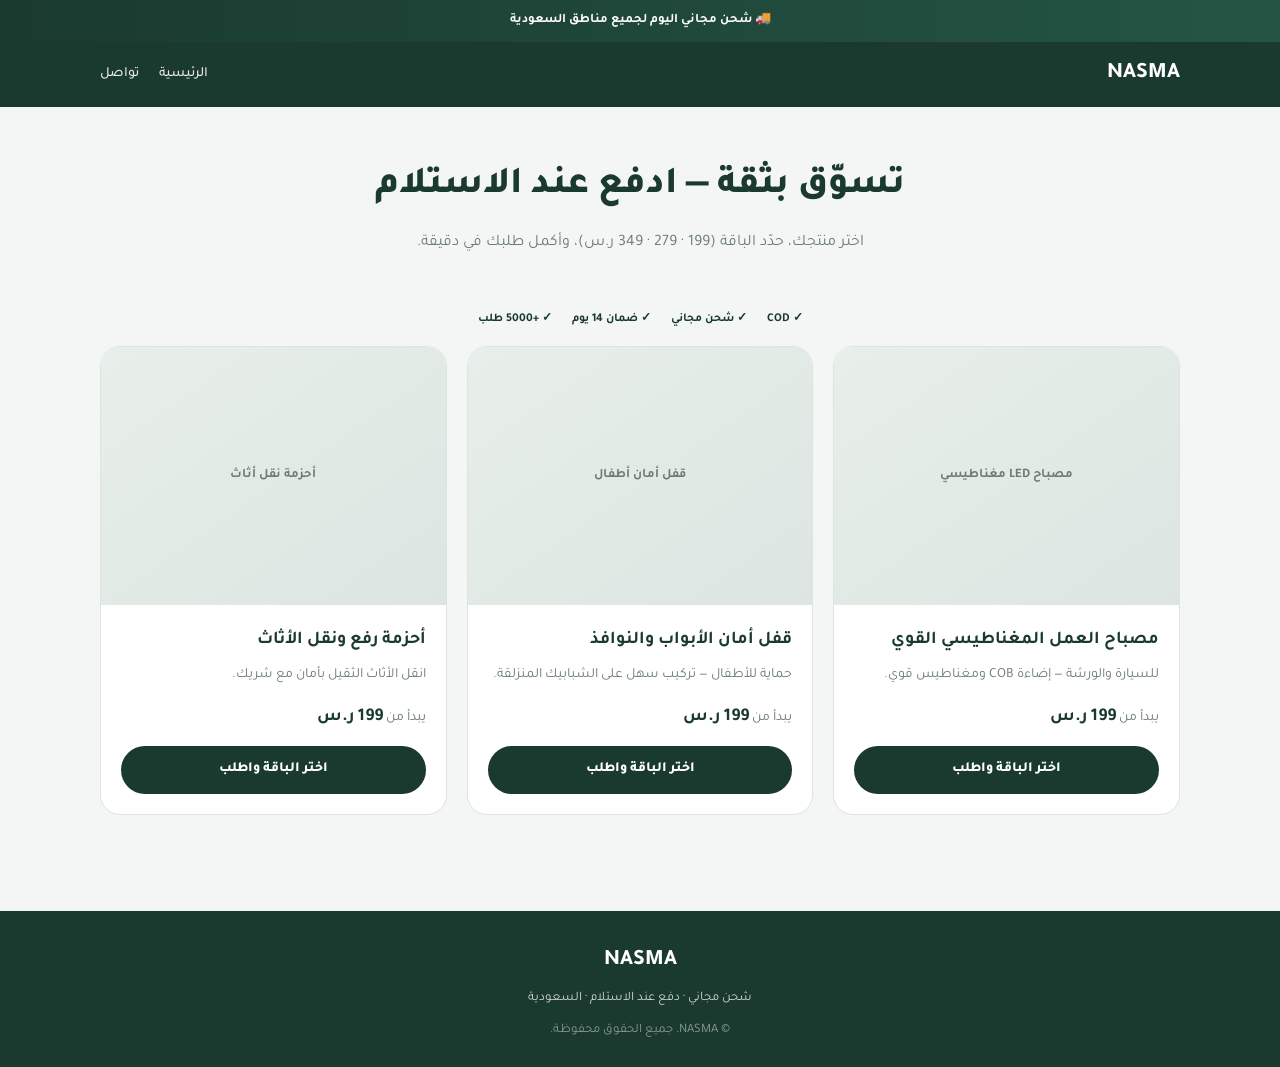
==== index.html @ 179f7731 "Add COD bundle pricing and CRO product pages for Saudi market." ====
<!DOCTYPE html>
<html lang="ar" dir="rtl">
<head>
    <meta charset="UTF-8">
    <meta name="viewport" content="width=device-width, initial-scale=1.0">
    <title>NASMA | متجر COD — السعودية والخليج</title>
    <meta name="description" content="منتجات منزلية وسيارات بجودة عالية. باقات من 199 ر.س. شحن مجاني ودفع عند الاستلام.">
    <link rel="preconnect" href="https://fonts.googleapis.com">
    <link rel="preconnect" href="https://fonts.gstatic.com" crossorigin>
    <link href="https://fonts.googleapis.com/css2?family=Tajawal:wght@400;500;700;800&display=swap" rel="stylesheet">
    <link rel="stylesheet" href="store.css">
</head>
<body>
    <div class="urgency-bar">🚚 شحن مجاني اليوم لجميع مناطق السعودية</div>
    <header class="header">
        <div class="header-inner">
            <a href="index.html" class="logo">NASMA</a>
            <nav class="nav">
                <a href="index.html">الرئيسية</a>
                <a href="contact.html">تواصل</a>
            </nav>
            <button class="menu-btn" id="mobileMenuBtn" type="button" aria-label="القائمة">
                <span></span><span></span><span></span>
            </button>
        </div>
        <nav class="mobile-nav" id="mobileNav">
            <a href="index.html">الرئيسية</a>
            <a href="contact.html">تواصل</a>
        </nav>
    </header>

    <section class="hero-home">
        <div class="wrap">
            <h1>تسوّق بثقة — ادفع عند الاستلام</h1>
            <p>اختر منتجك، حدّد الباقة (199 · 279 · 349 ر.س)، وأكمل طلبك في دقيقة.</p>
        </div>
    </section>

    <div class="wrap trust-strip">
        <span>✓ COD</span>
        <span>✓ شحن مجاني</span>
        <span>✓ ضمان 14 يوم</span>
        <span>✓ +5000 طلب</span>
    </div>

    <section>
        <div class="wrap products-grid">
            <article class="card">
                <div class="card-img">مصباح LED مغناطيسي</div>
                <div class="card-body">
                    <h2>مصباح العمل المغناطيسي القوي</h2>
                    <p>للسيارة والورشة — إضاءة COB ومغناطيس قوي.</p>
                    <p class="price-from">يبدأ من <b>199 ر.س</b></p>
                    <a href="product-led-light.html" class="btn-card">اختر الباقة واطلب</a>
                </div>
            </article>
            <article class="card">
                <div class="card-img">قفل أمان أطفال</div>
                <div class="card-body">
                    <h2>قفل أمان الأبواب والنوافذ</h2>
                    <p>حماية للأطفال — تركيب سهل على الشبابيك المنزلقة.</p>
                    <p class="price-from">يبدأ من <b>199 ر.س</b></p>
                    <a href="product-kids-lock.html" class="btn-card">اختر الباقة واطلب</a>
                </div>
            </article>
            <article class="card">
                <div class="card-img">أحزمة نقل أثاث</div>
                <div class="card-body">
                    <h2>أحزمة رفع ونقل الأثاث</h2>
                    <p>انقل الأثاث الثقيل بأمان مع شريك.</p>
                    <p class="price-from">يبدأ من <b>199 ر.س</b></p>
                    <a href="product-move-straps.html" class="btn-card">اختر الباقة واطلب</a>
                </div>
            </article>
        </div>
    </section>

    <footer class="footer">
        <div class="wrap">
            <span class="logo">NASMA</span>
            <p>شحن مجاني · دفع عند الاستلام · السعودية</p>
            <p class="copy">© NASMA. جميع الحقوق محفوظة.</p>
        </div>
    </footer>

    <script src="order-form.js"></script>
</body>
</html>
---- store.css ----
*, *::before, *::after { box-sizing: border-box; margin: 0; padding: 0; }
html { scroll-behavior: smooth; }
body {
    font-family: 'Tajawal', sans-serif;
    background: #f3f6f4;
    color: #1a3a2f;
    line-height: 1.7;
    min-height: 100vh;
    overflow-x: hidden;
}
a { text-decoration: none; color: inherit; }
button, input { font-family: inherit; }

:root {
    --green: #1a3a2f;
    --green-mid: #245544;
    --cream: #f3f6f4;
    --white: #ffffff;
    --muted: #6b7c74;
    --line: #dce5e1;
    --accent: #c9a227;
}

.wrap {
    width: 100%;
    max-width: 1120px;
    margin: 0 auto;
    padding: 0 20px;
}

.header {
    background: var(--green);
    color: #fff;
    position: sticky;
    top: 0;
    z-index: 100;
}
.header-inner {
    max-width: 1120px;
    margin: 0 auto;
    padding: 14px 20px;
    display: flex;
    align-items: center;
    justify-content: space-between;
}
.logo { font-size: 22px; font-weight: 800; color: #fff; }
.nav { display: none; gap: 20px; align-items: center; }
.nav a { color: rgba(255,255,255,0.88); font-size: 14px; font-weight: 500; }
.nav a:hover { color: #fff; }
.menu-btn {
    width: 40px; height: 40px;
    border: 1px solid rgba(255,255,255,0.3);
    border-radius: 8px;
    background: transparent;
    display: flex;
    flex-direction: column;
    justify-content: center;
    align-items: center;
    gap: 5px;
    cursor: pointer;
}
.menu-btn span { width: 18px; height: 2px; background: #fff; display: block; }
.mobile-nav {
    display: none;
    flex-direction: column;
    padding: 0 20px 16px;
    border-top: 1px solid rgba(255,255,255,0.1);
}
.mobile-nav.open { display: flex; }
.mobile-nav a { color: #fff; padding: 12px 0; border-bottom: 1px solid rgba(255,255,255,0.08); }
@media (min-width: 768px) {
    .nav { display: flex; }
    .menu-btn { display: none; }
    .mobile-nav { display: none !important; }
}

.hero-home {
    padding: 48px 0 36px;
    text-align: center;
}
.hero-home h1 {
    font-size: clamp(26px, 5vw, 38px);
    font-weight: 800;
    color: var(--green);
    margin-bottom: 10px;
}
.hero-home p { color: var(--muted); max-width: 560px; margin: 0 auto; }

.products-grid {
    display: grid;
    grid-template-columns: 1fr;
    gap: 20px;
    padding-bottom: 56px;
}
@media (min-width: 768px) {
    .products-grid { grid-template-columns: repeat(3, 1fr); }
}

.card {
    background: var(--white);
    border: 1px solid var(--line);
    border-radius: 20px;
    overflow: hidden;
    display: flex;
    flex-direction: column;
    transition: transform 0.2s ease, box-shadow 0.2s ease;
}
.card:hover {
    transform: translateY(-4px);
    box-shadow: 0 12px 32px rgba(26, 58, 47, 0.08);
}
.card-img {
    aspect-ratio: 4/3;
    background: linear-gradient(145deg, #e8efeb, #dce5e1);
    display: flex;
    align-items: center;
    justify-content: center;
    padding: 16px;
    text-align: center;
    font-size: 13px;
    font-weight: 700;
    color: var(--muted);
}
.card-body { padding: 20px; flex: 1; display: flex; flex-direction: column; }
.card-body h2 { font-size: 18px; color: var(--green); margin-bottom: 8px; }
.card-body p { font-size: 14px; color: var(--muted); flex: 1; margin-bottom: 14px; }
.price-tag {
    font-size: 22px;
    font-weight: 800;
    color: var(--green);
    margin-bottom: 14px;
}
.btn-card {
    display: block;
    text-align: center;
    background: var(--green);
    color: #fff;
    font-weight: 800;
    padding: 12px 20px;
    border-radius: 999px;
    font-size: 14px;
}
.btn-card:hover { background: var(--green-mid); }

.product-hero { padding: 32px 0 24px; }
.product-hero-grid {
    display: grid;
    grid-template-columns: 1fr;
    gap: 28px;
    align-items: start;
}
@media (min-width: 900px) {
    .product-hero-grid { grid-template-columns: 1fr 1fr; }
}
.product-visual {
    background: var(--white);
    border: 1px solid var(--line);
    border-radius: 20px;
    min-height: 280px;
    display: flex;
    align-items: center;
    justify-content: center;
    padding: 24px;
    text-align: center;
    color: var(--muted);
    font-weight: 700;
}
.product-copy h1 {
    font-size: clamp(24px, 4vw, 32px);
    color: var(--green);
    margin-bottom: 12px;
}
.product-copy .lead { color: var(--muted); margin-bottom: 16px; }
.price-box {
    background: var(--white);
    border: 2px solid var(--green);
    border-radius: 16px;
    padding: 16px 20px;
    margin-bottom: 20px;
}
.price-box .now { font-size: 32px; font-weight: 800; color: var(--green); }
.price-box .note { font-size: 13px; color: var(--muted); margin-top: 4px; }
.benefits { list-style: none; margin-bottom: 24px; }
.benefits li {
    padding: 10px 0;
    border-bottom: 1px solid var(--line);
    font-size: 15px;
    padding-right: 28px;
    position: relative;
}
.benefits li::before {
    content: "✓";
    position: absolute;
    right: 0;
    color: var(--green);
    font-weight: 800;
}

.section { padding: 40px 0; }
.section h2 {
    text-align: center;
    font-size: 22px;
    color: var(--green);
    margin-bottom: 20px;
}
.faq-grid {
    display: grid;
    gap: 12px;
    max-width: 720px;
    margin: 0 auto;
}
.faq-item {
    background: var(--white);
    border: 1px solid var(--line);
    border-radius: 14px;
    padding: 16px 18px;
}
.faq-item h3 { font-size: 15px; color: var(--green); margin-bottom: 6px; }
.faq-item p { font-size: 14px; color: var(--muted); }

.order-box {
    background: var(--white);
    border: 1px solid var(--line);
    border-radius: 22px;
    padding: 24px;
    max-width: 480px;
    margin: 0 auto;
}
.order-box h2 { font-size: 20px; color: var(--green); margin-bottom: 6px; text-align: center; }
.order-box .sub { text-align: center; color: var(--muted); font-size: 14px; margin-bottom: 18px; }
.field { display: block; margin-bottom: 14px; }
.field span {
    display: block;
    font-size: 13px;
    font-weight: 700;
    color: var(--green);
    margin-bottom: 6px;
}
.field input {
    width: 100%;
    padding: 13px 14px;
    border: 1.5px solid var(--line);
    border-radius: 12px;
    font-size: 15px;
}
.field input:focus { outline: none; border-color: var(--green); }
.phone-input { direction: ltr; text-align: right; }
.btn-submit {
    width: 100%;
    background: var(--green);
    color: #fff;
    border: 0;
    border-radius: 999px;
    padding: 14px;
    font-weight: 800;
    font-size: 15px;
    cursor: pointer;
}
.btn-submit:disabled { opacity: 0.7; }
.form-msg { text-align: center; margin-top: 12px; font-size: 14px; font-weight: 700; display: none; }
.form-msg.ok { display: block; color: #1a7a4c; }
.form-msg.err { display: block; color: #b42318; }
.trust-line {
    text-align: center;
    font-size: 12px;
    color: var(--muted);
    margin-top: 12px;
}

.footer {
    background: var(--green);
    color: rgba(255,255,255,0.8);
    padding: 32px 0 24px;
    text-align: center;
    margin-top: 40px;
}
.footer .logo { display: inline-block; margin-bottom: 8px; }
.footer p { font-size: 13px; }
.copy { font-size: 12px; opacity: 0.6; margin-top: 10px; }

body.has-sticky { padding-bottom: 76px; }

.urgency-bar {
    background: linear-gradient(90deg, #1a3a2f, #245544);
    color: #fff;
    text-align: center;
    padding: 10px 16px;
    font-size: 13px;
    font-weight: 700;
}
.urgency-bar #countdown { color: #ffd966; font-variant-numeric: tabular-nums; }

.trust-strip {
    display: flex;
    flex-wrap: wrap;
    justify-content: center;
    gap: 12px 20px;
    padding: 16px 0;
    font-size: 12px;
    font-weight: 700;
    color: var(--green);
}
.trust-strip span { display: flex; align-items: center; gap: 6px; }

.bundle-grid {
    display: grid;
    gap: 12px;
    margin-bottom: 20px;
}
.bundle-option { cursor: pointer; display: block; }
.bundle-option input { position: absolute; opacity: 0; pointer-events: none; }
.bundle-card {
    border: 2px solid var(--line);
    border-radius: 16px;
    padding: 16px;
    background: var(--white);
    position: relative;
    transition: border-color 0.15s, box-shadow 0.15s;
}
.bundle-option.selected .bundle-card,
.bundle-option input:checked + .bundle-card {
    border-color: var(--green);
    box-shadow: 0 8px 24px rgba(26, 58, 47, 0.1);
}
.bundle-badge {
    position: absolute;
    top: -10px;
    left: 16px;
    background: var(--accent);
    color: #1a1a1a;
    font-size: 11px;
    font-weight: 800;
    padding: 4px 10px;
    border-radius: 999px;
}
.bundle-card h3 { font-size: 16px; color: var(--green); margin-bottom: 4px; }
.bundle-card .bundle-price { font-size: 24px; font-weight: 800; color: var(--green); }
.bundle-card .bundle-note { font-size: 12px; color: var(--muted); margin-top: 4px; }

.reviews { display: grid; gap: 12px; max-width: 640px; margin: 0 auto; }
.review {
    background: var(--white);
    border: 1px solid var(--line);
    border-radius: 14px;
    padding: 16px;
}
.review .stars { color: #e6a800; font-size: 14px; margin-bottom: 6px; }
.review p { font-size: 14px; color: var(--muted); }
.review .author { font-size: 13px; font-weight: 700; color: var(--green); margin-top: 8px; }

.checkout-wrap { max-width: 520px; margin: 0 auto; }
.order-summary {
    background: var(--cream);
    border-radius: 12px;
    padding: 14px;
    margin-bottom: 16px;
    font-size: 14px;
}
.order-summary strong { color: var(--green); }

.sticky-order {
    position: fixed;
    bottom: 0;
    left: 0;
    right: 0;
    z-index: 200;
    background: var(--white);
    border-top: 1px solid var(--line);
    padding: 12px 16px;
    display: flex;
    align-items: center;
    justify-content: space-between;
    gap: 12px;
    box-shadow: 0 -8px 24px rgba(0,0,0,0.08);
}
.sticky-order .price { font-size: 20px; font-weight: 800; color: var(--green); }
.btn-sticky {
    background: var(--green);
    color: #fff;
    font-weight: 800;
    padding: 12px 24px;
    border-radius: 999px;
    font-size: 14px;
    white-space: nowrap;
}

.thank-page {
    min-height: 80vh;
    display: flex;
    align-items: center;
    justify-content: center;
    padding: 40px 20px;
}
.thank-card {
    background: var(--white);
    border: 1px solid var(--line);
    border-radius: 24px;
    padding: 32px 24px;
    max-width: 440px;
    text-align: center;
}
.thank-icon {
    width: 72px; height: 72px;
    background: #1a7a4c;
    color: #fff;
    border-radius: 50%;
    display: flex;
    align-items: center;
    justify-content: center;
    font-size: 32px;
    margin: 0 auto 20px;
}
.thank-card h1 { font-size: 24px; color: var(--green); margin-bottom: 8px; }
.thank-detail { font-size: 14px; color: var(--muted); margin: 12px 0 20px; }
.btn-home {
    display: inline-block;
    background: var(--green);
    color: #fff;
    padding: 12px 28px;
    border-radius: 999px;
    font-weight: 800;
}

.price-from { font-size: 14px; color: var(--muted); }
.price-from b { color: var(--green); font-size: 18px; }
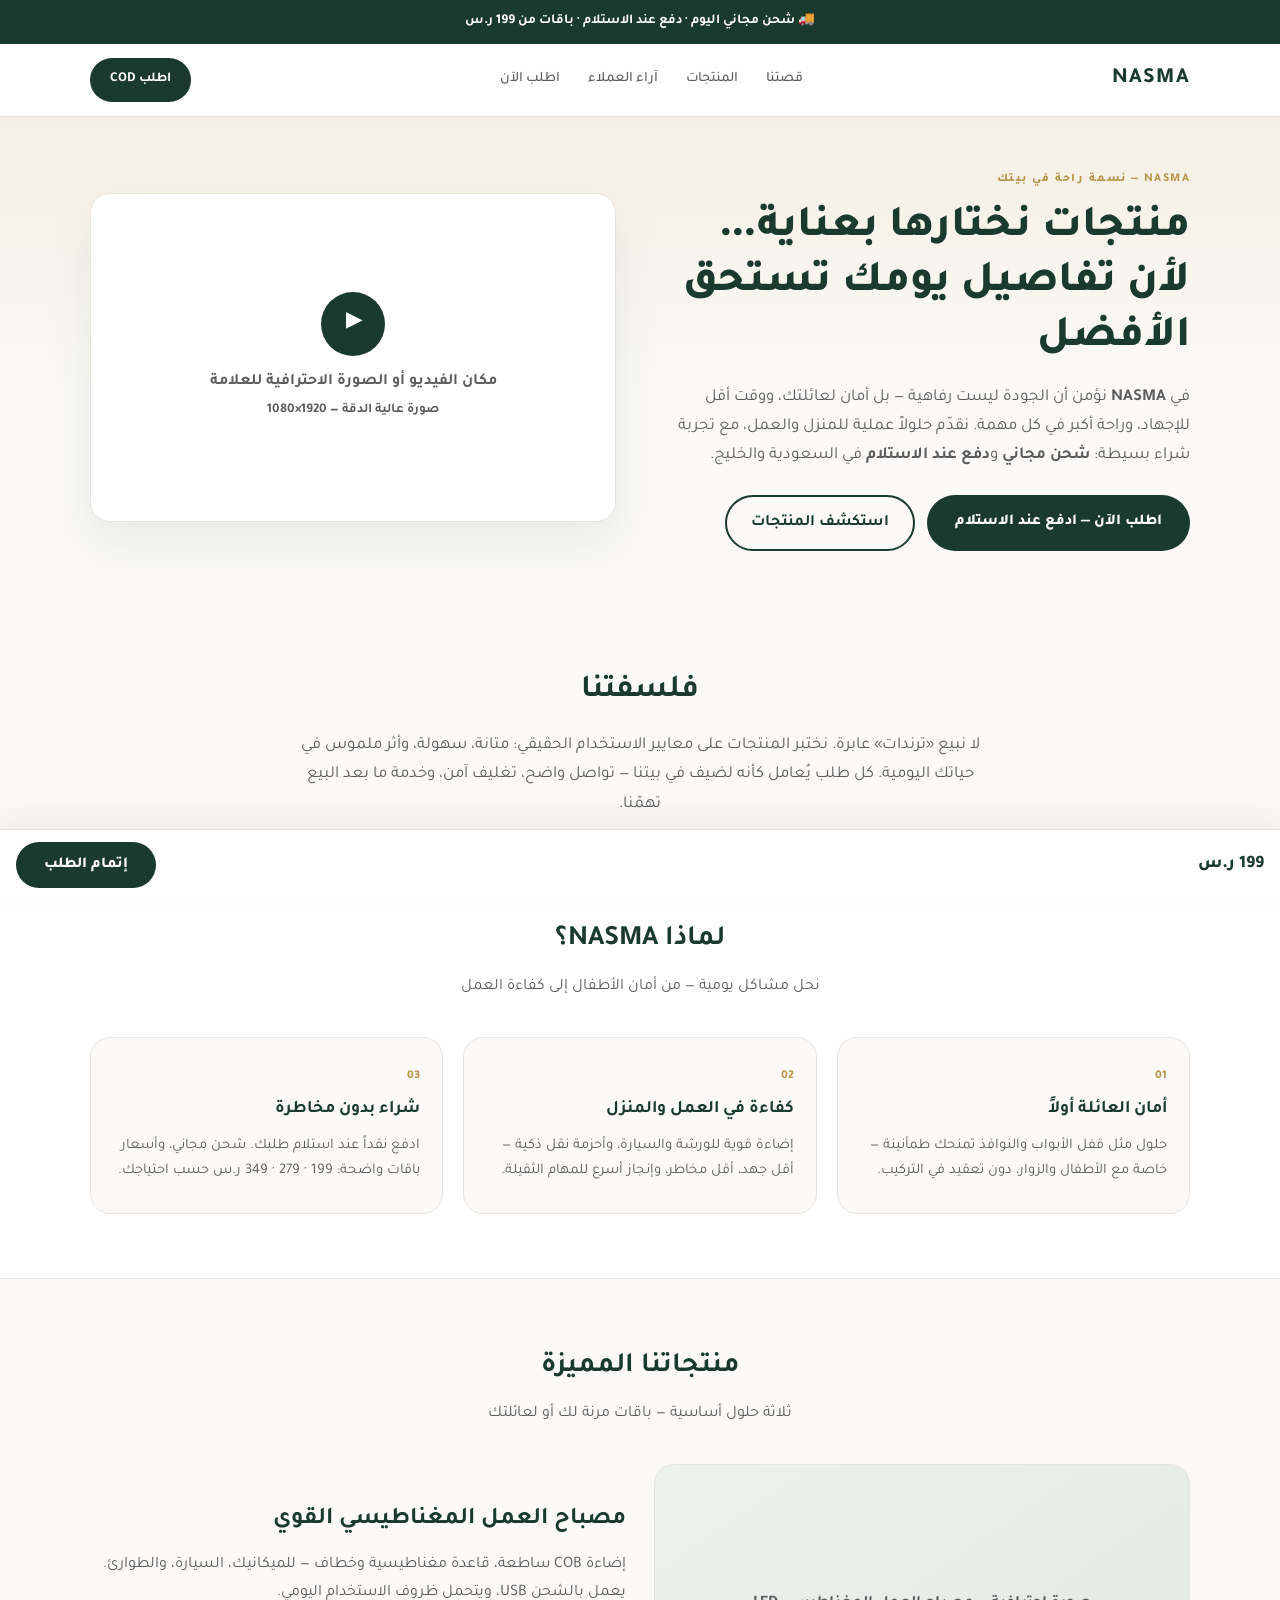
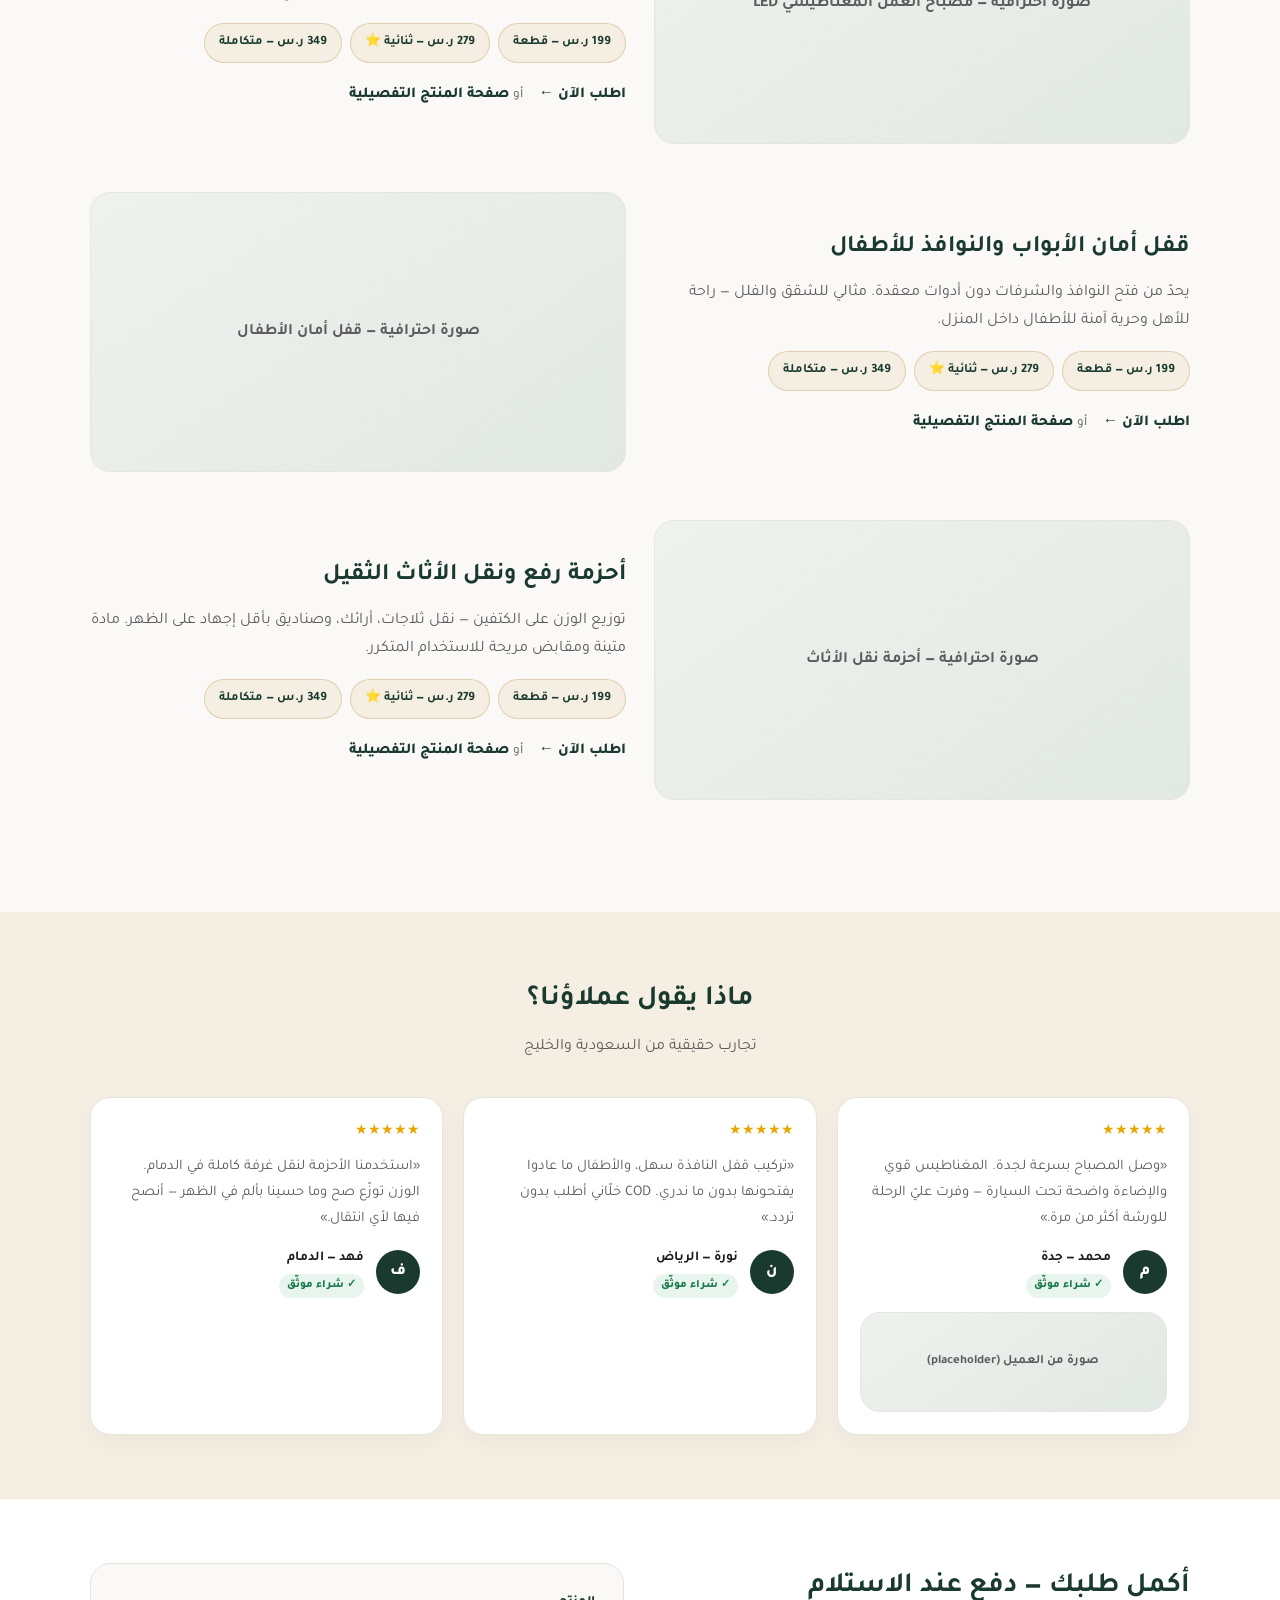
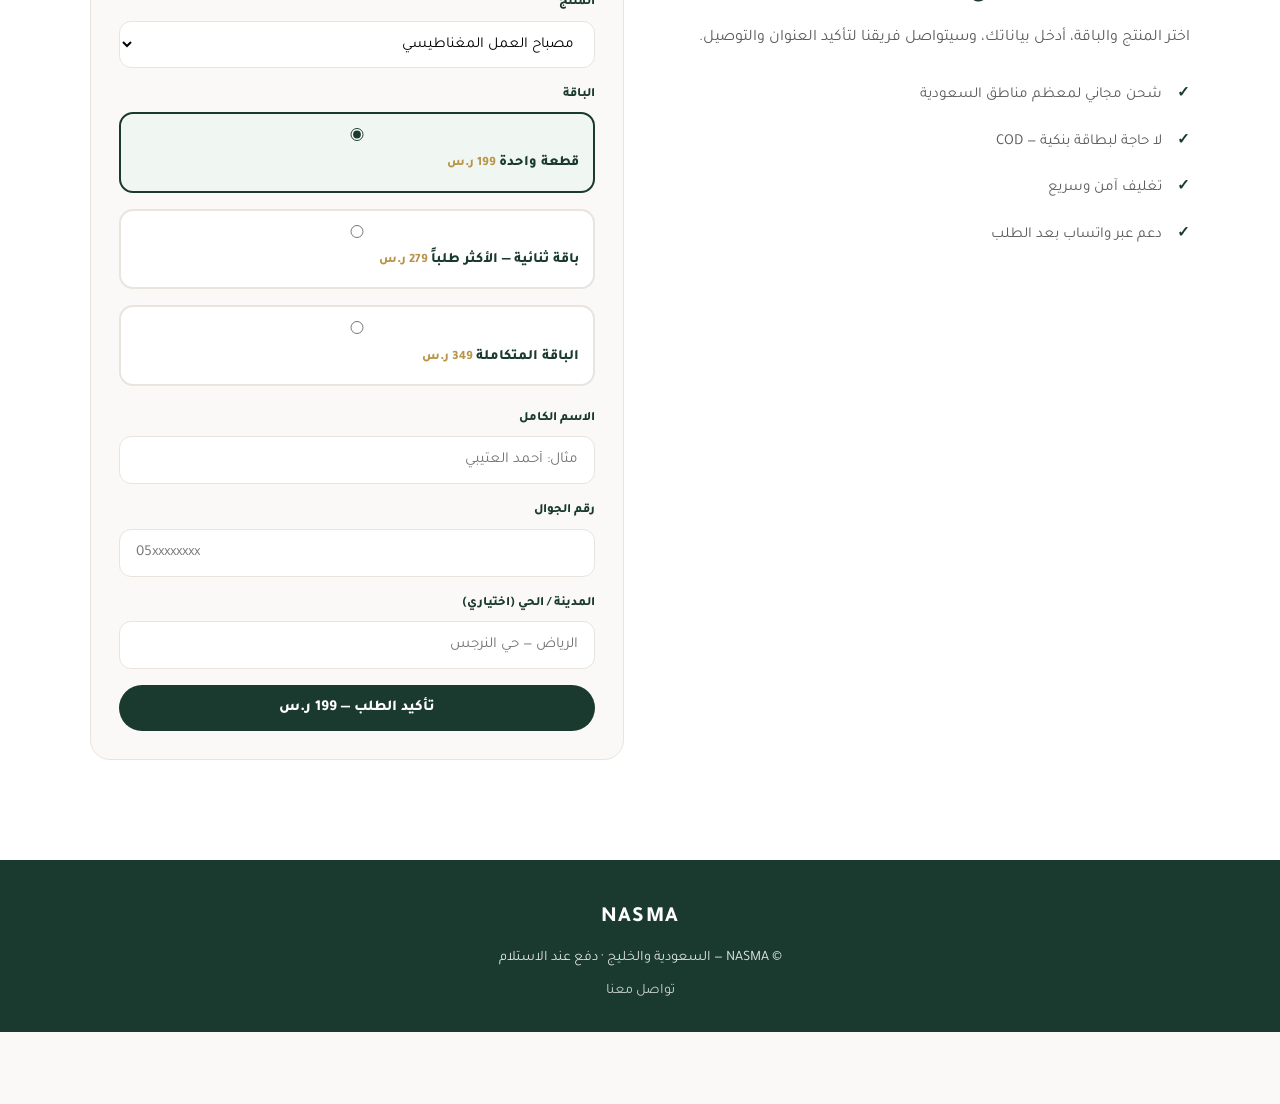
==== commit 7232f133: "Rebuild homepage as premium Gulf COD landing with SheetDB checkout Co-authored-by: Cursor <cursorage" ====
--- a/index.html
+++ b/index.html
@@ -3,86 +3,283 @@
 <head>
     <meta charset="UTF-8">
     <meta name="viewport" content="width=device-width, initial-scale=1.0">
-    <title>NASMA | متجر COD — السعودية والخليج</title>
-    <meta name="description" content="منتجات منزلية وسيارات بجودة عالية. باقات من 199 ر.س. شحن مجاني ودفع عند الاستلام.">
+    <title>NASMA | جودة تُحسّن يومك — دفع عند الاستلام</title>
+    <meta name="description" content="NASMA — منتجات منزلية وعملية للعائلات والمحترفين في السعودية والخليج. باقات من 199 ر.س، شحن مجاني، ودفع عند الاستلام.">
     <link rel="preconnect" href="https://fonts.googleapis.com">
     <link rel="preconnect" href="https://fonts.gstatic.com" crossorigin>
     <link href="https://fonts.googleapis.com/css2?family=Tajawal:wght@400;500;700;800&display=swap" rel="stylesheet">
-    <link rel="stylesheet" href="store.css">
+    <link rel="stylesheet" href="style.css">
 </head>
 <body>
-    <div class="urgency-bar">🚚 شحن مجاني اليوم لجميع مناطق السعودية</div>
-    <header class="header">
+    <p class="promo-strip">🚚 شحن مجاني اليوم · دفع عند الاستلام · باقات من 199 ر.س</p>
+    <div class="site-header">
         <div class="header-inner">
             <a href="index.html" class="logo">NASMA</a>
             <nav class="nav">
-                <a href="index.html">الرئيسية</a>
-                <a href="contact.html">تواصل</a>
+                <a href="#story">قصتنا</a>
+                <a href="#products">المنتجات</a>
+                <a href="#reviews">آراء العملاء</a>
+                <a href="#checkout">اطلب الآن</a>
             </nav>
+            <a href="#checkout" class="btn-nav">اطلب COD</a>
             <button class="menu-btn" id="mobileMenuBtn" type="button" aria-label="القائمة">
                 <span></span><span></span><span></span>
             </button>
         </div>
-        <nav class="mobile-nav" id="mobileNav">
-            <a href="index.html">الرئيسية</a>
-            <a href="contact.html">تواصل</a>
+        <nav class="mobile-drawer" id="mobileNav">
+            <a href="#story">قصتنا</a>
+            <a href="#products">المنتجات</a>
+            <a href="#reviews">آراء العملاء</a>
+            <a href="#checkout">اطلب الآن</a>
         </nav>
-    </header>
-
-    <section class="hero-home">
-        <div class="wrap">
-            <h1>تسوّق بثقة — ادفع عند الاستلام</h1>
-            <p>اختر منتجك، حدّد الباقة (199 · 279 · 349 ر.س)، وأكمل طلبك في دقيقة.</p>
-        </div>
-    </section>
-
-    <div class="wrap trust-strip">
-        <span>✓ COD</span>
-        <span>✓ شحن مجاني</span>
-        <span>✓ ضمان 14 يوم</span>
-        <span>✓ +5000 طلب</span>
     </div>
 
-    <section>
-        <div class="wrap products-grid">
-            <article class="card">
-                <div class="card-img">مصباح LED مغناطيسي</div>
-                <div class="card-body">
-                    <h2>مصباح العمل المغناطيسي القوي</h2>
-                    <p>للسيارة والورشة — إضاءة COB ومغناطيس قوي.</p>
-                    <p class="price-from">يبدأ من <b>199 ر.س</b></p>
-                    <a href="product-led-light.html" class="btn-card">اختر الباقة واطلب</a>
+    <section class="hero" id="story">
+        <div class="wrap hero-grid">
+            <div>
+                <span class="eyebrow">NASMA — نسمة راحة في بيتك</span>
+                <h1>منتجات نختارها بعناية… لأن تفاصيل يومك تستحق الأفضل</h1>
+                <p class="hero-lead">
+                    في <strong>NASMA</strong> نؤمن أن الجودة ليست رفاهية — بل أمان لعائلتك، ووقت أقل للإجهاد، وراحة أكبر في كل مهمة.
+                    نقدّم حلولاً عملية للمنزل والعمل، مع تجربة شراء بسيطة: <strong>شحن مجاني</strong> و<strong>دفع عند الاستلام</strong> في السعودية والخليج.
+                </p>
+                <div class="hero-cta">
+                    <a href="#checkout" class="btn-primary">اطلب الآن — ادفع عند الاستلام</a>
+                    <a href="#products" class="btn-ghost">استكشف المنتجات</a>
+                </div>
+            </div>
+            <div class="media-frame" aria-label="فيديو أو صورة العلامة">
+                <div class="play" aria-hidden="true">▶</div>
+                <p>مكان الفيديو أو الصورة الاحترافية للعلامة<br><small>صورة عالية الدقة — 1920×1080</small></p>
+            </div>
+        </div>
+    </section>
+
+    <section class="philosophy">
+        <div class="wrap">
+            <h2>فلسفتنا</h2>
+            <p>
+                لا نبيع «ترندات» عابرة. نختبر المنتجات على معايير الاستخدام الحقيقي: متانة، سهولة، وأثر ملموس في حياتك اليومية.
+                كل طلب يُعامل كأنه لضيف في بيتنا — تواصل واضح، تغليف آمن، وخدمة ما بعد البيع تهمّنا.
+            </p>
+        </div>
+    </section>
+
+    <section class="why" id="why">
+        <div class="wrap">
+            <div class="section-title">
+                <h2>لماذا NASMA؟</h2>
+                <p>نحل مشاكل يومية — من أمان الأطفال إلى كفاءة العمل</p>
+            </div>
+            <div class="pillars">
+                <article class="pillar">
+                    <div class="pillar-num">01</div>
+                    <h3>أمان العائلة أولاً</h3>
+                    <p>حلول مثل قفل الأبواب والنوافذ تمنحك طمأنينة — خاصة مع الأطفال والزوار، دون تعقيد في التركيب.</p>
+                </article>
+                <article class="pillar">
+                    <div class="pillar-num">02</div>
+                    <h3>كفاءة في العمل والمنزل</h3>
+                    <p>إضاءة قوية للورشة والسيارة، وأحزمة نقل ذكية — أقل جهد، أقل مخاطر، وإنجاز أسرع للمهام الثقيلة.</p>
+                </article>
+                <article class="pillar">
+                    <div class="pillar-num">03</div>
+                    <h3>شراء بدون مخاطرة</h3>
+                    <p>ادفع نقداً عند استلام طلبك. شحن مجاني، وأسعار باقات واضحة: 199 · 279 · 349 ر.س حسب احتياجك.</p>
+                </article>
+            </div>
+        </div>
+    </section>
+
+    <section class="products" id="products">
+        <div class="wrap">
+            <div class="section-title">
+                <h2>منتجاتنا المميزة</h2>
+                <p>ثلاثة حلول أساسية — باقات مرنة لك أو لعائلتك</p>
+            </div>
+
+            <article class="product-showcase">
+                <div class="product-media">صورة احترافية — مصباح العمل المغناطيسي LED</div>
+                <div class="product-info">
+                    <h3>مصباح العمل المغناطيسي القوي</h3>
+                    <p class="desc">
+                        إضاءة COB ساطعة، قاعدة مغناطيسية وخطاف — للميكانيك، السيارة، والطوارئ.
+                        يعمل بالشحن USB، ويتحمل ظروف الاستخدام اليومي.
+                    </p>
+                    <div class="bundle-mini">
+                        <span class="bundle-chip">199 ر.س — قطعة</span>
+                        <span class="bundle-chip">279 ر.س — ثنائية ⭐</span>
+                        <span class="bundle-chip">349 ر.س — متكاملة</span>
+                    </div>
+                    <a href="#checkout" class="link-product" data-preset-product="led">اطلب الآن ←</a>
+                    <span style="margin-right:12px;color:var(--muted);font-size:0.85rem">أو</span>
+                    <a href="product-led-light.html" class="link-product">صفحة المنتج التفصيلية</a>
                 </div>
             </article>
-            <article class="card">
-                <div class="card-img">قفل أمان أطفال</div>
-                <div class="card-body">
-                    <h2>قفل أمان الأبواب والنوافذ</h2>
-                    <p>حماية للأطفال — تركيب سهل على الشبابيك المنزلقة.</p>
-                    <p class="price-from">يبدأ من <b>199 ر.س</b></p>
-                    <a href="product-kids-lock.html" class="btn-card">اختر الباقة واطلب</a>
+
+            <article class="product-showcase reverse">
+                <div class="product-media">صورة احترافية — قفل أمان الأطفال</div>
+                <div class="product-info">
+                    <h3>قفل أمان الأبواب والنوافذ للأطفال</h3>
+                    <p class="desc">
+                        يحدّ من فتح النوافذ والشرفات دون أدوات معقدة. مثالي للشقق والفلل —
+                        راحة للأهل وحرية آمنة للأطفال داخل المنزل.
+                    </p>
+                    <div class="bundle-mini">
+                        <span class="bundle-chip">199 ر.س — قطعة</span>
+                        <span class="bundle-chip">279 ر.س — ثنائية ⭐</span>
+                        <span class="bundle-chip">349 ر.س — متكاملة</span>
+                    </div>
+                    <a href="#checkout" class="link-product" data-preset-product="kidsLock">اطلب الآن ←</a>
+                    <span style="margin-right:12px;color:var(--muted);font-size:0.85rem">أو</span>
+                    <a href="product-kids-lock.html" class="link-product">صفحة المنتج التفصيلية</a>
                 </div>
             </article>
-            <article class="card">
-                <div class="card-img">أحزمة نقل أثاث</div>
-                <div class="card-body">
-                    <h2>أحزمة رفع ونقل الأثاث</h2>
-                    <p>انقل الأثاث الثقيل بأمان مع شريك.</p>
-                    <p class="price-from">يبدأ من <b>199 ر.س</b></p>
-                    <a href="product-move-straps.html" class="btn-card">اختر الباقة واطلب</a>
+
+            <article class="product-showcase">
+                <div class="product-media">صورة احترافية — أحزمة نقل الأثاث</div>
+                <div class="product-info">
+                    <h3>أحزمة رفع ونقل الأثاث الثقيل</h3>
+                    <p class="desc">
+                        توزيع الوزن على الكتفين — نقل ثلاجات، أرائك، وصناديق بأقل إجهاد على الظهر.
+                        مادة متينة ومقابض مريحة للاستخدام المتكرر.
+                    </p>
+                    <div class="bundle-mini">
+                        <span class="bundle-chip">199 ر.س — قطعة</span>
+                        <span class="bundle-chip">279 ر.س — ثنائية ⭐</span>
+                        <span class="bundle-chip">349 ر.س — متكاملة</span>
+                    </div>
+                    <a href="#checkout" class="link-product" data-preset-product="straps">اطلب الآن ←</a>
+                    <span style="margin-right:12px;color:var(--muted);font-size:0.85rem">أو</span>
+                    <a href="product-move-straps.html" class="link-product">صفحة المنتج التفصيلية</a>
                 </div>
             </article>
         </div>
     </section>
 
+    <section class="reviews" id="reviews">
+        <div class="wrap">
+            <div class="section-title">
+                <h2>ماذا يقول عملاؤنا؟</h2>
+                <p>تجارب حقيقية من السعودية والخليج</p>
+            </div>
+            <div class="reviews-grid">
+                <article class="review-card">
+                    <div class="stars" aria-label="5 نجوم">★★★★★</div>
+                    <p>«وصل المصباح بسرعة لجدة. المغناطيس قوي والإضاءة واضحة تحت السيارة — وفرت عليّ الرحلة للورشة أكثر من مرة.»</p>
+                    <div class="reviewer">
+                        <div class="avatar">م</div>
+                        <div class="reviewer-meta">
+                            <strong>محمد — جدة</strong>
+                            <span class="badge-verified">✓ شراء موثّق</span>
+                        </div>
+                    </div>
+                    <div class="product-media" style="min-height:100px;margin-top:14px;font-size:0.8rem">صورة من العميل (placeholder)</div>
+                </article>
+                <article class="review-card">
+                    <div class="stars" aria-label="5 نجوم">★★★★★</div>
+                    <p>«تركيب قفل النافذة سهل، والأطفال ما عادوا يفتحونها بدون ما ندري. COD خلّاني أطلب بدون تردد.»</p>
+                    <div class="reviewer">
+                        <div class="avatar">ن</div>
+                        <div class="reviewer-meta">
+                            <strong>نورة — الرياض</strong>
+                            <span class="badge-verified">✓ شراء موثّق</span>
+                        </div>
+                    </div>
+                </article>
+                <article class="review-card">
+                    <div class="stars" aria-label="5 نجوم">★★★★★</div>
+                    <p>«استخدمنا الأحزمة لنقل غرفة كاملة في الدمام. الوزن توزّع صح وما حسينا بألم في الظهر — أنصح فيها لأي انتقال.»</p>
+                    <div class="reviewer">
+                        <div class="avatar">ف</div>
+                        <div class="reviewer-meta">
+                            <strong>فهد — الدمام</strong>
+                            <span class="badge-verified">✓ شراء موثّق</span>
+                        </div>
+                    </div>
+                </article>
+            </div>
+        </div>
+    </section>
+
+    <section class="checkout-section" id="checkout">
+        <div class="wrap checkout-grid">
+            <div class="checkout-copy">
+                <h2>أكمل طلبك — دفع عند الاستلام</h2>
+                <p style="color:var(--muted)">اختر المنتج والباقة، أدخل بياناتك، وسيتواصل فريقنا لتأكيد العنوان والتوصيل.</p>
+                <ul class="trust-list">
+                    <li>شحن مجاني لمعظم مناطق السعودية</li>
+                    <li>لا حاجة لبطاقة بنكية — COD</li>
+                    <li>تغليف آمن وسريع</li>
+                    <li>دعم عبر واتساب بعد الطلب</li>
+                </ul>
+            </div>
+            <form class="checkout-form" id="landingOrderForm" data-sheet="https://sheetdb.io/api/v1/glsn5w5ktwugw">
+                <div class="field">
+                    <label for="order-product">المنتج</label>
+                    <select id="order-product" name="product" required>
+                        <option value="led" data-sheet="مصباح LED">مصباح العمل المغناطيسي</option>
+                        <option value="kidsLock" data-sheet="قفل أطفال">قفل أمان الأطفال</option>
+                        <option value="straps" data-sheet="أحزمة نقل">أحزمة نقل الأثاث</option>
+                    </select>
+                </div>
+                <div class="field">
+                    <label>الباقة</label>
+                    <div class="bundle-row">
+                        <label class="bundle-option">
+                            <input type="radio" name="bundle" value="single" data-price="199" data-label="قطعة واحدة" checked>
+                            <span class="b-title">قطعة واحدة</span>
+                            <span class="b-price">199 ر.س</span>
+                        </label>
+                        <label class="bundle-option">
+                            <input type="radio" name="bundle" value="dual" data-price="279" data-label="باقة ثنائية">
+                            <span class="b-title">باقة ثنائية — الأكثر طلباً</span>
+                            <span class="b-price">279 ر.س</span>
+                        </label>
+                        <label class="bundle-option">
+                            <input type="radio" name="bundle" value="mega" data-price="349" data-label="الباقة المتكاملة">
+                            <span class="b-title">الباقة المتكاملة</span>
+                            <span class="b-price">349 ر.س</span>
+                        </label>
+                    </div>
+                </div>
+                <div class="field">
+                    <label for="order-name">الاسم الكامل</label>
+                    <input type="text" id="order-name" name="name" required placeholder="مثال: أحمد العتيبي" autocomplete="name">
+                </div>
+                <div class="field">
+                    <label for="order-phone">رقم الجوال</label>
+                    <input type="tel" id="order-phone" name="phone" required placeholder="05xxxxxxxx" autocomplete="tel">
+                </div>
+                <div class="field">
+                    <label for="order-city-input">المدينة / الحي (اختياري)</label>
+                    <input type="text" id="order-city-input" name="city" placeholder="الرياض — حي النرجس">
+                </div>
+                <button type="submit" class="btn-primary" id="orderSubmit" style="width:100%">تأكيد الطلب — 199 ر.س</button>
+                <p class="form-msg" id="orderMsg" role="status"></p>
+            </form>
+        </div>
+    </section>
+
     <footer class="footer">
         <div class="wrap">
             <span class="logo">NASMA</span>
-            <p>شحن مجاني · دفع عند الاستلام · السعودية</p>
-            <p class="copy">© NASMA. جميع الحقوق محفوظة.</p>
+            <p>© NASMA — السعودية والخليج · دفع عند الاستلام</p>
+            <p style="margin-top:8px;opacity:0.75"><a href="contact.html" style="color:#fff">تواصل معنا</a></p>
         </div>
     </footer>
 
-    <script src="order-form.js"></script>
+    <div class="sticky-bar">
+        <span class="total" id="stickyPrice">199 ر.س</span>
+        <button type="button" class="btn-primary" id="stickyOrderBtn">إتمام الطلب</button>
+    </div>
+
+    <script src="config.js"></script>
+    <script>
+        window.NASMA_STORE = STORE;
+        window.NASMA_PRODUCTS = PRODUCTS;
+        window.NASMA_BUNDLES = BUNDLES;
+    </script>
+    <script src="script.js"></script>
 </body>
 </html>
--- a/style.css
+++ b/style.css
@@ -0,0 +1,270 @@
+/* NASMA — Premium landing (Gulf / COD) */
+*, *::before, *::after { box-sizing: border-box; margin: 0; padding: 0; }
+html { scroll-behavior: smooth; }
+body {
+    font-family: 'Tajawal', sans-serif;
+    background: #faf9f7;
+    color: #1c1c1c;
+    line-height: 1.75;
+    overflow-x: hidden;
+}
+img { max-width: 100%; display: block; }
+a { text-decoration: none; color: inherit; }
+button, input, select { font-family: inherit; }
+
+:root {
+    --bg: #faf9f7;
+    --surface: #ffffff;
+    --text: #1c1c1c;
+    --muted: #5c5c5c;
+    --line: #e8e4de;
+    --brand: #1a3a2f;
+    --brand-light: #245544;
+    --gold: #b8954a;
+    --gold-soft: #f5efe3;
+    --radius: 20px;
+    --shadow: 0 20px 50px rgba(26, 58, 47, 0.08);
+}
+
+.wrap { width: 100%; max-width: 1140px; margin: 0 auto; padding: 0 20px; }
+
+.promo-strip {
+    background: var(--brand); color: #fff; text-align: center;
+    padding: 10px 16px; font-size: 0.85rem; font-weight: 700;
+}
+
+/* Header */
+.site-header {
+    position: sticky; top: 0; z-index: 100;
+    background: rgba(255,255,255,0.92);
+    backdrop-filter: blur(12px);
+    border-bottom: 1px solid var(--line);
+}
+.header-inner {
+    display: flex; align-items: center; justify-content: space-between;
+    padding: 14px 20px; max-width: 1140px; margin: 0 auto;
+}
+.logo {
+    font-size: 1.35rem; font-weight: 800; letter-spacing: 0.06em;
+    color: var(--brand);
+}
+.nav { display: none; gap: 28px; font-size: 0.9rem; font-weight: 500; }
+.nav a { color: var(--muted); }
+.nav a:hover { color: var(--brand); }
+.btn-nav {
+    display: none;
+    background: var(--brand); color: #fff;
+    padding: 10px 20px; border-radius: 999px; font-weight: 700; font-size: 0.85rem;
+}
+.menu-btn {
+    width: 42px; height: 42px; border: 1px solid var(--line);
+    border-radius: 10px; background: var(--surface);
+    display: flex; flex-direction: column; align-items: center; justify-content: center; gap: 5px;
+    cursor: pointer;
+}
+.menu-btn span { width: 18px; height: 2px; background: var(--text); }
+.mobile-drawer {
+    display: none; flex-direction: column; padding: 12px 20px 20px;
+    border-top: 1px solid var(--line); background: var(--surface);
+}
+.mobile-drawer.open { display: flex; }
+.mobile-drawer a { padding: 12px 0; border-bottom: 1px solid var(--line); font-weight: 500; }
+@media (min-width: 900px) {
+    .nav, .btn-nav { display: flex; }
+    .menu-btn { display: none; }
+}
+
+/* Hero */
+.hero {
+    padding: 48px 0 56px;
+    background: linear-gradient(180deg, var(--gold-soft) 0%, var(--bg) 55%);
+}
+.hero-grid {
+    display: grid; gap: 32px; align-items: center;
+}
+@media (min-width: 900px) {
+    .hero-grid { grid-template-columns: 1fr 1fr; gap: 48px; }
+}
+.eyebrow {
+    display: inline-block; font-size: 0.75rem; font-weight: 800;
+    letter-spacing: 0.12em; text-transform: uppercase; color: var(--gold);
+    margin-bottom: 12px;
+}
+.hero h1 {
+    font-size: clamp(1.85rem, 4.5vw, 2.75rem);
+    font-weight: 800; line-height: 1.25; color: var(--brand);
+    margin-bottom: 16px;
+}
+.hero-lead { font-size: 1.05rem; color: var(--muted); margin-bottom: 24px; max-width: 520px; }
+.hero-cta { display: flex; flex-wrap: wrap; gap: 12px; }
+.btn-primary {
+    background: var(--brand); color: #fff;
+    padding: 14px 28px; border-radius: 999px; font-weight: 800; border: none; cursor: pointer;
+    font-size: 0.95rem;
+}
+.btn-primary:hover { background: var(--brand-light); }
+.btn-ghost {
+    border: 2px solid var(--brand); color: var(--brand);
+    padding: 12px 24px; border-radius: 999px; font-weight: 700; background: transparent;
+}
+.media-frame {
+    aspect-ratio: 16/10; background: var(--surface);
+    border-radius: var(--radius); border: 1px solid var(--line);
+    box-shadow: var(--shadow);
+    display: flex; flex-direction: column; align-items: center; justify-content: center;
+    text-align: center; padding: 24px; color: var(--muted); font-weight: 600;
+}
+.media-frame .play {
+    width: 64px; height: 64px; border-radius: 50%;
+    background: var(--brand); color: #fff;
+    display: flex; align-items: center; justify-content: center;
+    font-size: 1.25rem; margin-bottom: 12px;
+}
+
+/* Philosophy */
+.philosophy { padding: 56px 0; text-align: center; }
+.philosophy h2 { font-size: clamp(1.5rem, 3vw, 2rem); color: var(--brand); margin-bottom: 12px; }
+.philosophy p { max-width: 680px; margin: 0 auto; color: var(--muted); font-size: 1.05rem; }
+
+/* Why us */
+.why { padding: 40px 0 64px; background: var(--surface); border-block: 1px solid var(--line); }
+.section-title { text-align: center; margin-bottom: 36px; }
+.section-title h2 { font-size: 1.75rem; color: var(--brand); margin-bottom: 8px; }
+.section-title p { color: var(--muted); }
+.pillars {
+    display: grid; gap: 20px;
+}
+@media (min-width: 768px) { .pillars { grid-template-columns: repeat(3, 1fr); } }
+.pillar {
+    padding: 28px 22px; border-radius: var(--radius);
+    background: var(--bg); border: 1px solid var(--line);
+}
+.pillar-num {
+    font-size: 0.75rem; font-weight: 800; color: var(--gold); margin-bottom: 8px;
+}
+.pillar h3 { font-size: 1.1rem; color: var(--brand); margin-bottom: 8px; }
+.pillar p { font-size: 0.92rem; color: var(--muted); }
+
+/* Products */
+.products { padding: 64px 0; }
+.product-showcase {
+    display: grid; gap: 28px; margin-bottom: 48px;
+}
+@media (min-width: 900px) {
+    .product-showcase { grid-template-columns: 1fr 1fr; align-items: center; }
+    .product-showcase.reverse .product-media { order: 2; }
+}
+.product-media {
+    border-radius: var(--radius); overflow: hidden;
+    background: linear-gradient(145deg, #eef2ef, #e2e8e4);
+    min-height: 280px; display: flex; align-items: center; justify-content: center;
+    padding: 20px; text-align: center; font-weight: 700; color: var(--muted);
+    border: 1px solid var(--line);
+}
+.product-info h3 { font-size: 1.5rem; color: var(--brand); margin-bottom: 10px; }
+.product-info .desc { color: var(--muted); margin-bottom: 16px; }
+.bundle-mini {
+    display: flex; flex-wrap: wrap; gap: 8px; margin-bottom: 18px;
+}
+.bundle-chip {
+    font-size: 0.8rem; font-weight: 700; padding: 8px 14px;
+    border-radius: 999px; background: var(--gold-soft); color: var(--brand);
+    border: 1px solid rgba(184, 149, 74, 0.35);
+}
+.link-product {
+    display: inline-flex; align-items: center; gap: 8px;
+    color: var(--brand); font-weight: 800; font-size: 0.95rem;
+}
+
+/* Reviews */
+.reviews { padding: 64px 0; background: var(--gold-soft); }
+.reviews-grid {
+    display: grid; gap: 20px;
+}
+@media (min-width: 768px) { .reviews-grid { grid-template-columns: repeat(3, 1fr); } }
+.review-card {
+    background: var(--surface); border-radius: var(--radius);
+    padding: 22px; border: 1px solid var(--line); box-shadow: 0 8px 24px rgba(0,0,0,0.04);
+}
+.stars { color: #e6a800; font-size: 0.9rem; margin-bottom: 10px; }
+.review-card p { font-size: 0.92rem; color: var(--muted); margin-bottom: 14px; }
+.reviewer { display: flex; align-items: center; gap: 12px; }
+.avatar {
+    width: 44px; height: 44px; border-radius: 50%;
+    background: var(--brand); color: #fff;
+    display: flex; align-items: center; justify-content: center; font-weight: 800;
+}
+.reviewer-meta { font-size: 0.85rem; }
+.reviewer-meta strong { display: block; color: var(--text); }
+.badge-verified {
+    display: inline-block; font-size: 0.7rem; font-weight: 800;
+    color: #1a7a4c; background: #e8f5ee; padding: 2px 8px; border-radius: 999px; margin-top: 4px;
+}
+
+/* Checkout */
+.checkout-section {
+    padding: 64px 0 100px;
+    background: var(--surface);
+}
+.checkout-grid {
+    display: grid; gap: 32px;
+}
+@media (min-width: 900px) {
+    .checkout-grid { grid-template-columns: 1fr 1fr; align-items: start; }
+}
+.checkout-copy h2 { font-size: 1.75rem; color: var(--brand); margin-bottom: 12px; }
+.trust-list { list-style: none; margin-top: 20px; }
+.trust-list li {
+    padding: 10px 0; padding-right: 28px; position: relative;
+    font-size: 0.95rem; color: var(--muted);
+}
+.trust-list li::before {
+    content: "✓"; position: absolute; right: 0; color: var(--brand); font-weight: 800;
+}
+.checkout-form {
+    background: var(--bg); border: 1px solid var(--line);
+    border-radius: var(--radius); padding: 28px;
+}
+.field { margin-bottom: 16px; }
+.field label {
+    display: block; font-size: 0.8rem; font-weight: 800;
+    color: var(--brand); margin-bottom: 6px;
+}
+.field input, .field select {
+    width: 100%; padding: 14px 16px;
+    border: 1.5px solid var(--line); border-radius: 12px;
+    font-size: 0.95rem; background: var(--surface);
+}
+.field input:focus, .field select:focus {
+    outline: none; border-color: var(--brand);
+}
+.bundle-row {
+    display: grid; gap: 10px; margin-bottom: 16px;
+}
+.bundle-option {
+    display: flex; align-items: center; gap: 12px;
+    padding: 14px; border: 2px solid var(--line); border-radius: 14px;
+    cursor: pointer; background: var(--surface); transition: border-color 0.15s;
+}
+.bundle-option:has(input:checked) { border-color: var(--brand); background: #f0f6f2; }
+.bundle-option input { flex-shrink: 0; accent-color: var(--brand); }
+.bundle-option .b-title { font-weight: 800; font-size: 0.9rem; color: var(--brand); }
+.bundle-option .b-price { font-weight: 800; color: var(--gold); margin-right: auto; }
+.form-msg { margin-top: 12px; font-size: 0.9rem; font-weight: 700; display: none; }
+.form-msg.ok { display: block; color: #1a7a4c; }
+.form-msg.err { display: block; color: #b42318; }
+
+.sticky-bar {
+    position: fixed; bottom: 0; left: 0; right: 0; z-index: 200;
+    background: var(--surface); border-top: 1px solid var(--line);
+    padding: 12px 16px; display: flex; align-items: center; justify-content: space-between;
+    box-shadow: 0 -10px 30px rgba(0,0,0,0.06);
+}
+.sticky-bar .total { font-weight: 800; color: var(--brand); font-size: 1.1rem; }
+body.has-sticky { padding-bottom: 72px; }
+
+.footer {
+    background: var(--brand); color: rgba(255,255,255,0.85);
+    padding: 40px 0 28px; text-align: center; font-size: 0.9rem;
+}
+.footer .logo { color: #fff; margin-bottom: 8px; display: inline-block; }
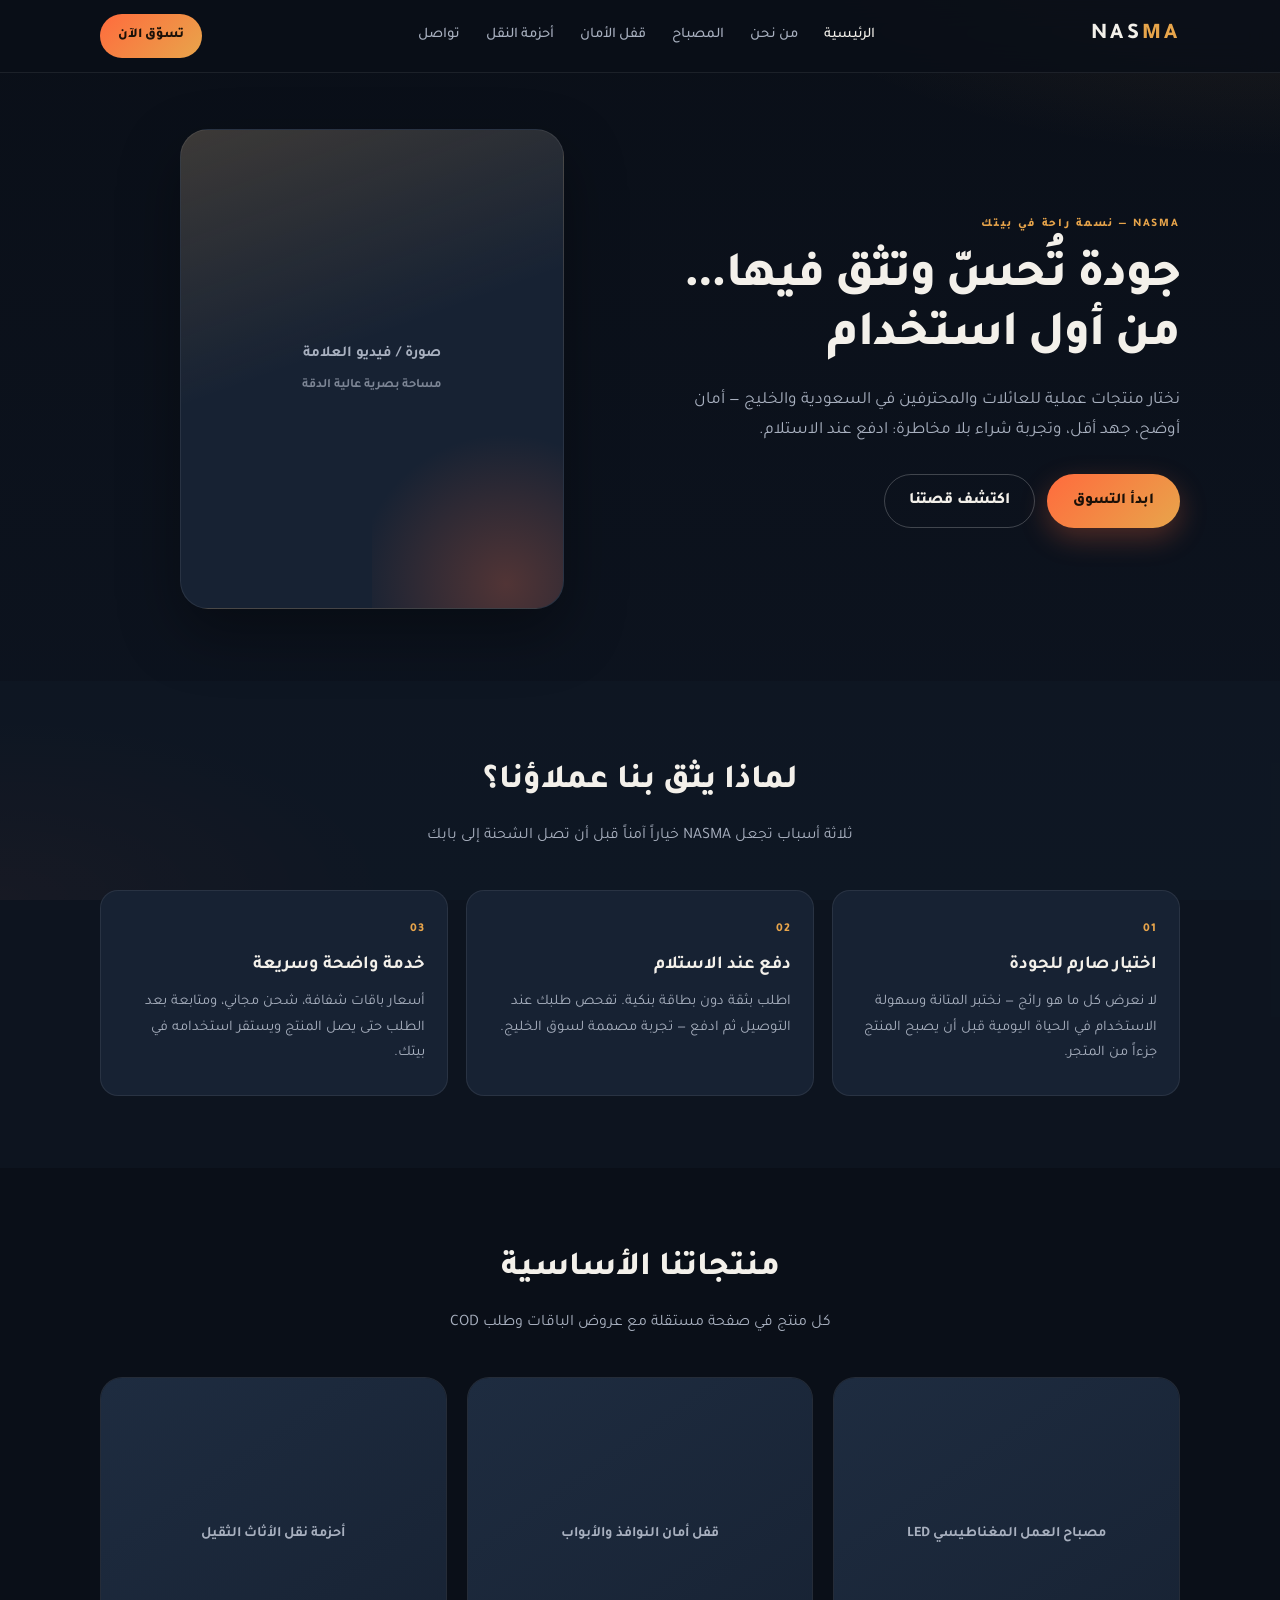
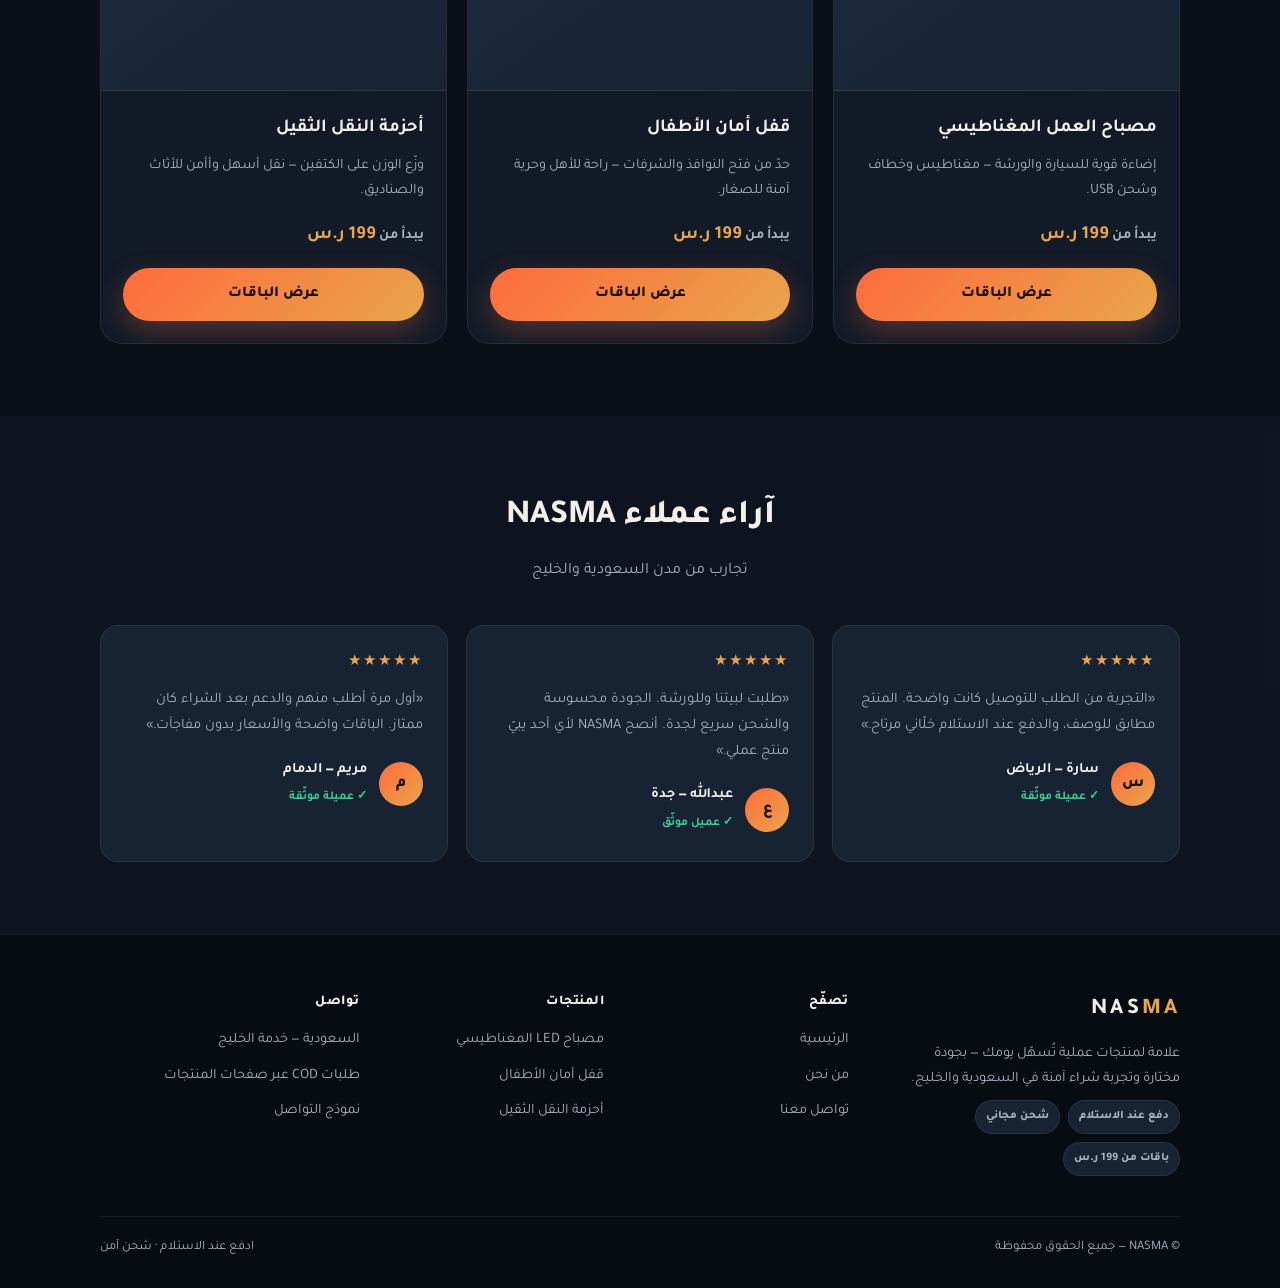
==== commit 18aa18cf: "Rebuild NASMA as multi-page store with dark theme and dedicated product URLs. Co-authored-by: Cursor" ====
--- a/index.html
+++ b/index.html
@@ -3,283 +3,213 @@
 <head>
     <meta charset="UTF-8">
     <meta name="viewport" content="width=device-width, initial-scale=1.0">
-    <title>NASMA | جودة تُحسّن يومك — دفع عند الاستلام</title>
-    <meta name="description" content="NASMA — منتجات منزلية وعملية للعائلات والمحترفين في السعودية والخليج. باقات من 199 ر.س، شحن مجاني، ودفع عند الاستلام.">
+    <title>NASMA | منتجات ترفع مستوى يومك</title>
+    <meta name="description" content="NASMA — علامة سعودية وخليجية لمنتجات عملية وجودة عالية. شحن مجاني ودفع عند الاستلام.">
     <link rel="preconnect" href="https://fonts.googleapis.com">
     <link rel="preconnect" href="https://fonts.gstatic.com" crossorigin>
     <link href="https://fonts.googleapis.com/css2?family=Tajawal:wght@400;500;700;800&display=swap" rel="stylesheet">
     <link rel="stylesheet" href="style.css">
 </head>
 <body>
-    <p class="promo-strip">🚚 شحن مجاني اليوم · دفع عند الاستلام · باقات من 199 ر.س</p>
-    <div class="site-header">
+    <header class="site-header">
         <div class="header-inner">
-            <a href="index.html" class="logo">NASMA</a>
-            <nav class="nav">
-                <a href="#story">قصتنا</a>
-                <a href="#products">المنتجات</a>
-                <a href="#reviews">آراء العملاء</a>
-                <a href="#checkout">اطلب الآن</a>
+            <a href="index.html" class="logo">NAS<span>MA</span></a>
+            <nav class="nav" aria-label="القائمة الرئيسية">
+                <a href="index.html" class="active">الرئيسية</a>
+                <a href="about.html">من نحن</a>
+                <a href="product-light.html">المصباح</a>
+                <a href="product-lock.html">قفل الأمان</a>
+                <a href="product-straps.html">أحزمة النقل</a>
+                <a href="contact.html">تواصل</a>
             </nav>
-            <a href="#checkout" class="btn-nav">اطلب COD</a>
-            <button class="menu-btn" id="mobileMenuBtn" type="button" aria-label="القائمة">
+            <a href="product-light.html" class="btn-nav">تسوّق الآن</a>
+            <button class="menu-btn" id="mobileMenuBtn" type="button" aria-label="فتح القائمة">
                 <span></span><span></span><span></span>
             </button>
         </div>
-        <nav class="mobile-drawer" id="mobileNav">
-            <a href="#story">قصتنا</a>
-            <a href="#products">المنتجات</a>
-            <a href="#reviews">آراء العملاء</a>
-            <a href="#checkout">اطلب الآن</a>
+        <nav class="mobile-nav" id="mobileNav" aria-label="قائمة الجوال">
+            <a href="index.html">الرئيسية</a>
+            <a href="about.html">من نحن</a>
+            <a href="product-light.html">المصباح المغناطيسي</a>
+            <a href="product-lock.html">قفل أمان الأطفال</a>
+            <a href="product-straps.html">أحزمة النقل</a>
+            <a href="contact.html">تواصل</a>
         </nav>
-    </div>
-
-    <section class="hero" id="story">
-        <div class="wrap hero-grid">
-            <div>
-                <span class="eyebrow">NASMA — نسمة راحة في بيتك</span>
-                <h1>منتجات نختارها بعناية… لأن تفاصيل يومك تستحق الأفضل</h1>
-                <p class="hero-lead">
-                    في <strong>NASMA</strong> نؤمن أن الجودة ليست رفاهية — بل أمان لعائلتك، ووقت أقل للإجهاد، وراحة أكبر في كل مهمة.
-                    نقدّم حلولاً عملية للمنزل والعمل، مع تجربة شراء بسيطة: <strong>شحن مجاني</strong> و<strong>دفع عند الاستلام</strong> في السعودية والخليج.
-                </p>
-                <div class="hero-cta">
-                    <a href="#checkout" class="btn-primary">اطلب الآن — ادفع عند الاستلام</a>
-                    <a href="#products" class="btn-ghost">استكشف المنتجات</a>
-                </div>
-            </div>
-            <div class="media-frame" aria-label="فيديو أو صورة العلامة">
-                <div class="play" aria-hidden="true">▶</div>
-                <p>مكان الفيديو أو الصورة الاحترافية للعلامة<br><small>صورة عالية الدقة — 1920×1080</small></p>
-            </div>
-        </div>
-    </section>
-
-    <section class="philosophy">
+    </header>
+
+    <main>
+        <section class="hero">
+            <div class="wrap hero-grid">
+                <div>
+                    <span class="eyebrow">NASMA — نسمة راحة في بيتك</span>
+                    <h1>جودة تُحسّ وتثق فيها… من أول استخدام</h1>
+                    <p class="hero-lead">
+                        نختار منتجات عملية للعائلات والمحترفين في السعودية والخليج —
+                        أمان أوضح، جهد أقل، وتجربة شراء بلا مخاطرة: ادفع عند الاستلام.
+                    </p>
+                    <div class="hero-cta">
+                        <a href="product-lock.html" class="btn btn-primary">ابدأ التسوق</a>
+                        <a href="about.html" class="btn btn-ghost">اكتشف قصتنا</a>
+                    </div>
+                </div>
+                <div class="hero-media" aria-label="صورة العلامة التجارية">
+                    <div class="media-label">
+                        صورة / فيديو العلامة<br>
+                        <small>مساحة بصرية عالية الدقة</small>
+                    </div>
+                </div>
+            </div>
+        </section>
+
+        <section class="section section-muted" id="trust">
+            <div class="wrap">
+                <div class="section-head">
+                    <h2>لماذا يثق بنا عملاؤنا؟</h2>
+                    <p>ثلاثة أسباب تجعل NASMA خياراً آمناً قبل أن تصل الشحنة إلى بابك</p>
+                </div>
+                <div class="trust-grid">
+                    <article class="trust-card">
+                        <div class="trust-num">01</div>
+                        <h3>اختيار صارم للجودة</h3>
+                        <p>لا نعرض كل ما هو رائج — نختبر المتانة وسهولة الاستخدام في الحياة اليومية قبل أن يصبح المنتج جزءاً من المتجر.</p>
+                    </article>
+                    <article class="trust-card">
+                        <div class="trust-num">02</div>
+                        <h3>دفع عند الاستلام</h3>
+                        <p>اطلب بثقة دون بطاقة بنكية. تفحص طلبك عند التوصيل ثم ادفع — تجربة مصممة لسوق الخليج.</p>
+                    </article>
+                    <article class="trust-card">
+                        <div class="trust-num">03</div>
+                        <h3>خدمة واضحة وسريعة</h3>
+                        <p>أسعار باقات شفافة، شحن مجاني، ومتابعة بعد الطلب حتى يصل المنتج ويستقر استخدامه في بيتك.</p>
+                    </article>
+                </div>
+            </div>
+        </section>
+
+        <section class="section" id="products">
+            <div class="wrap">
+                <div class="section-head">
+                    <h2>منتجاتنا الأساسية</h2>
+                    <p>كل منتج في صفحة مستقلة مع عروض الباقات وطلب COD</p>
+                </div>
+                <div class="products-grid">
+                    <article class="product-teaser">
+                        <div class="teaser-img">مصباح العمل المغناطيسي LED</div>
+                        <div class="teaser-body">
+                            <h3>مصباح العمل المغناطيسي</h3>
+                            <p>إضاءة قوية للسيارة والورشة — مغناطيس وخطاف وشحن USB.</p>
+                            <p class="price-from">يبدأ من <b>199 ر.س</b></p>
+                            <a href="product-light.html" class="btn btn-primary">عرض الباقات</a>
+                        </div>
+                    </article>
+                    <article class="product-teaser">
+                        <div class="teaser-img">قفل أمان النوافذ والأبواب</div>
+                        <div class="teaser-body">
+                            <h3>قفل أمان الأطفال</h3>
+                            <p>حدّ من فتح النوافذ والشرفات — راحة للأهل وحرية آمنة للصغار.</p>
+                            <p class="price-from">يبدأ من <b>199 ر.س</b></p>
+                            <a href="product-lock.html" class="btn btn-primary">عرض الباقات</a>
+                        </div>
+                    </article>
+                    <article class="product-teaser">
+                        <div class="teaser-img">أحزمة نقل الأثاث الثقيل</div>
+                        <div class="teaser-body">
+                            <h3>أحزمة النقل الثقيل</h3>
+                            <p>وزّع الوزن على الكتفين — نقل أسهل وأأمن للأثاث والصناديق.</p>
+                            <p class="price-from">يبدأ من <b>199 ر.س</b></p>
+                            <a href="product-straps.html" class="btn btn-primary">عرض الباقات</a>
+                        </div>
+                    </article>
+                </div>
+            </div>
+        </section>
+
+        <section class="section section-muted" id="reviews">
+            <div class="wrap">
+                <div class="section-head">
+                    <h2>آراء عملاء NASMA</h2>
+                    <p>تجارب من مدن السعودية والخليج</p>
+                </div>
+                <div class="reviews-grid">
+                    <article class="review-card">
+                        <div class="stars" aria-label="تقييم 5 نجوم">★★★★★</div>
+                        <p>«التجربة من الطلب للتوصيل كانت واضحة. المنتج مطابق للوصف، والدفع عند الاستلام خلّاني مرتاح.»</p>
+                        <div class="reviewer">
+                            <div class="avatar">س</div>
+                            <div>
+                                <strong>سارة — الرياض</strong>
+                                <span>✓ عميلة موثّقة</span>
+                            </div>
+                        </div>
+                    </article>
+                    <article class="review-card">
+                        <div class="stars" aria-label="تقييم 5 نجوم">★★★★★</div>
+                        <p>«طلبت لبيتنا وللورشة. الجودة محسوسة والشحن سريع لجدة. أنصح NASMA لأي أحد يبيّ منتج عملي.»</p>
+                        <div class="reviewer">
+                            <div class="avatar">ع</div>
+                            <div>
+                                <strong>عبدالله — جدة</strong>
+                                <span>✓ عميل موثّق</span>
+                            </div>
+                        </div>
+                    </article>
+                    <article class="review-card">
+                        <div class="stars" aria-label="تقييم 5 نجوم">★★★★★</div>
+                        <p>«أول مرة أطلب منهم والدعم بعد الشراء كان ممتاز. الباقات واضحة والأسعار بدون مفاجآت.»</p>
+                        <div class="reviewer">
+                            <div class="avatar">م</div>
+                            <div>
+                                <strong>مريم — الدمام</strong>
+                                <span>✓ عميلة موثّقة</span>
+                            </div>
+                        </div>
+                    </article>
+                </div>
+            </div>
+        </section>
+    </main>
+
+    <footer class="site-footer">
         <div class="wrap">
-            <h2>فلسفتنا</h2>
-            <p>
-                لا نبيع «ترندات» عابرة. نختبر المنتجات على معايير الاستخدام الحقيقي: متانة، سهولة، وأثر ملموس في حياتك اليومية.
-                كل طلب يُعامل كأنه لضيف في بيتنا — تواصل واضح، تغليف آمن، وخدمة ما بعد البيع تهمّنا.
-            </p>
-        </div>
-    </section>
-
-    <section class="why" id="why">
-        <div class="wrap">
-            <div class="section-title">
-                <h2>لماذا NASMA؟</h2>
-                <p>نحل مشاكل يومية — من أمان الأطفال إلى كفاءة العمل</p>
-            </div>
-            <div class="pillars">
-                <article class="pillar">
-                    <div class="pillar-num">01</div>
-                    <h3>أمان العائلة أولاً</h3>
-                    <p>حلول مثل قفل الأبواب والنوافذ تمنحك طمأنينة — خاصة مع الأطفال والزوار، دون تعقيد في التركيب.</p>
-                </article>
-                <article class="pillar">
-                    <div class="pillar-num">02</div>
-                    <h3>كفاءة في العمل والمنزل</h3>
-                    <p>إضاءة قوية للورشة والسيارة، وأحزمة نقل ذكية — أقل جهد، أقل مخاطر، وإنجاز أسرع للمهام الثقيلة.</p>
-                </article>
-                <article class="pillar">
-                    <div class="pillar-num">03</div>
-                    <h3>شراء بدون مخاطرة</h3>
-                    <p>ادفع نقداً عند استلام طلبك. شحن مجاني، وأسعار باقات واضحة: 199 · 279 · 349 ر.س حسب احتياجك.</p>
-                </article>
-            </div>
-        </div>
-    </section>
-
-    <section class="products" id="products">
-        <div class="wrap">
-            <div class="section-title">
-                <h2>منتجاتنا المميزة</h2>
-                <p>ثلاثة حلول أساسية — باقات مرنة لك أو لعائلتك</p>
-            </div>
-
-            <article class="product-showcase">
-                <div class="product-media">صورة احترافية — مصباح العمل المغناطيسي LED</div>
-                <div class="product-info">
-                    <h3>مصباح العمل المغناطيسي القوي</h3>
-                    <p class="desc">
-                        إضاءة COB ساطعة، قاعدة مغناطيسية وخطاف — للميكانيك، السيارة، والطوارئ.
-                        يعمل بالشحن USB، ويتحمل ظروف الاستخدام اليومي.
-                    </p>
-                    <div class="bundle-mini">
-                        <span class="bundle-chip">199 ر.س — قطعة</span>
-                        <span class="bundle-chip">279 ر.س — ثنائية ⭐</span>
-                        <span class="bundle-chip">349 ر.س — متكاملة</span>
+            <div class="footer-grid">
+                <div class="footer-brand">
+                    <a href="index.html" class="logo">NAS<span>MA</span></a>
+                    <p>علامة لمنتجات عملية تُسهّل يومك — بجودة مختارة وتجربة شراء آمنة في السعودية والخليج.</p>
+                    <div class="trust-badges">
+                        <span class="trust-badge">دفع عند الاستلام</span>
+                        <span class="trust-badge">شحن مجاني</span>
+                        <span class="trust-badge">باقات من 199 ر.س</span>
                     </div>
-                    <a href="#checkout" class="link-product" data-preset-product="led">اطلب الآن ←</a>
-                    <span style="margin-right:12px;color:var(--muted);font-size:0.85rem">أو</span>
-                    <a href="product-led-light.html" class="link-product">صفحة المنتج التفصيلية</a>
-                </div>
-            </article>
-
-            <article class="product-showcase reverse">
-                <div class="product-media">صورة احترافية — قفل أمان الأطفال</div>
-                <div class="product-info">
-                    <h3>قفل أمان الأبواب والنوافذ للأطفال</h3>
-                    <p class="desc">
-                        يحدّ من فتح النوافذ والشرفات دون أدوات معقدة. مثالي للشقق والفلل —
-                        راحة للأهل وحرية آمنة للأطفال داخل المنزل.
-                    </p>
-                    <div class="bundle-mini">
-                        <span class="bundle-chip">199 ر.س — قطعة</span>
-                        <span class="bundle-chip">279 ر.س — ثنائية ⭐</span>
-                        <span class="bundle-chip">349 ر.س — متكاملة</span>
-                    </div>
-                    <a href="#checkout" class="link-product" data-preset-product="kidsLock">اطلب الآن ←</a>
-                    <span style="margin-right:12px;color:var(--muted);font-size:0.85rem">أو</span>
-                    <a href="product-kids-lock.html" class="link-product">صفحة المنتج التفصيلية</a>
-                </div>
-            </article>
-
-            <article class="product-showcase">
-                <div class="product-media">صورة احترافية — أحزمة نقل الأثاث</div>
-                <div class="product-info">
-                    <h3>أحزمة رفع ونقل الأثاث الثقيل</h3>
-                    <p class="desc">
-                        توزيع الوزن على الكتفين — نقل ثلاجات، أرائك، وصناديق بأقل إجهاد على الظهر.
-                        مادة متينة ومقابض مريحة للاستخدام المتكرر.
-                    </p>
-                    <div class="bundle-mini">
-                        <span class="bundle-chip">199 ر.س — قطعة</span>
-                        <span class="bundle-chip">279 ر.س — ثنائية ⭐</span>
-                        <span class="bundle-chip">349 ر.س — متكاملة</span>
-                    </div>
-                    <a href="#checkout" class="link-product" data-preset-product="straps">اطلب الآن ←</a>
-                    <span style="margin-right:12px;color:var(--muted);font-size:0.85rem">أو</span>
-                    <a href="product-move-straps.html" class="link-product">صفحة المنتج التفصيلية</a>
-                </div>
-            </article>
-        </div>
-    </section>
-
-    <section class="reviews" id="reviews">
-        <div class="wrap">
-            <div class="section-title">
-                <h2>ماذا يقول عملاؤنا؟</h2>
-                <p>تجارب حقيقية من السعودية والخليج</p>
-            </div>
-            <div class="reviews-grid">
-                <article class="review-card">
-                    <div class="stars" aria-label="5 نجوم">★★★★★</div>
-                    <p>«وصل المصباح بسرعة لجدة. المغناطيس قوي والإضاءة واضحة تحت السيارة — وفرت عليّ الرحلة للورشة أكثر من مرة.»</p>
-                    <div class="reviewer">
-                        <div class="avatar">م</div>
-                        <div class="reviewer-meta">
-                            <strong>محمد — جدة</strong>
-                            <span class="badge-verified">✓ شراء موثّق</span>
-                        </div>
-                    </div>
-                    <div class="product-media" style="min-height:100px;margin-top:14px;font-size:0.8rem">صورة من العميل (placeholder)</div>
-                </article>
-                <article class="review-card">
-                    <div class="stars" aria-label="5 نجوم">★★★★★</div>
-                    <p>«تركيب قفل النافذة سهل، والأطفال ما عادوا يفتحونها بدون ما ندري. COD خلّاني أطلب بدون تردد.»</p>
-                    <div class="reviewer">
-                        <div class="avatar">ن</div>
-                        <div class="reviewer-meta">
-                            <strong>نورة — الرياض</strong>
-                            <span class="badge-verified">✓ شراء موثّق</span>
-                        </div>
-                    </div>
-                </article>
-                <article class="review-card">
-                    <div class="stars" aria-label="5 نجوم">★★★★★</div>
-                    <p>«استخدمنا الأحزمة لنقل غرفة كاملة في الدمام. الوزن توزّع صح وما حسينا بألم في الظهر — أنصح فيها لأي انتقال.»</p>
-                    <div class="reviewer">
-                        <div class="avatar">ف</div>
-                        <div class="reviewer-meta">
-                            <strong>فهد — الدمام</strong>
-                            <span class="badge-verified">✓ شراء موثّق</span>
-                        </div>
-                    </div>
-                </article>
-            </div>
-        </div>
-    </section>
-
-    <section class="checkout-section" id="checkout">
-        <div class="wrap checkout-grid">
-            <div class="checkout-copy">
-                <h2>أكمل طلبك — دفع عند الاستلام</h2>
-                <p style="color:var(--muted)">اختر المنتج والباقة، أدخل بياناتك، وسيتواصل فريقنا لتأكيد العنوان والتوصيل.</p>
-                <ul class="trust-list">
-                    <li>شحن مجاني لمعظم مناطق السعودية</li>
-                    <li>لا حاجة لبطاقة بنكية — COD</li>
-                    <li>تغليف آمن وسريع</li>
-                    <li>دعم عبر واتساب بعد الطلب</li>
-                </ul>
-            </div>
-            <form class="checkout-form" id="landingOrderForm" data-sheet="https://sheetdb.io/api/v1/glsn5w5ktwugw">
-                <div class="field">
-                    <label for="order-product">المنتج</label>
-                    <select id="order-product" name="product" required>
-                        <option value="led" data-sheet="مصباح LED">مصباح العمل المغناطيسي</option>
-                        <option value="kidsLock" data-sheet="قفل أطفال">قفل أمان الأطفال</option>
-                        <option value="straps" data-sheet="أحزمة نقل">أحزمة نقل الأثاث</option>
-                    </select>
-                </div>
-                <div class="field">
-                    <label>الباقة</label>
-                    <div class="bundle-row">
-                        <label class="bundle-option">
-                            <input type="radio" name="bundle" value="single" data-price="199" data-label="قطعة واحدة" checked>
-                            <span class="b-title">قطعة واحدة</span>
-                            <span class="b-price">199 ر.س</span>
-                        </label>
-                        <label class="bundle-option">
-                            <input type="radio" name="bundle" value="dual" data-price="279" data-label="باقة ثنائية">
-                            <span class="b-title">باقة ثنائية — الأكثر طلباً</span>
-                            <span class="b-price">279 ر.س</span>
-                        </label>
-                        <label class="bundle-option">
-                            <input type="radio" name="bundle" value="mega" data-price="349" data-label="الباقة المتكاملة">
-                            <span class="b-title">الباقة المتكاملة</span>
-                            <span class="b-price">349 ر.س</span>
-                        </label>
-                    </div>
-                </div>
-                <div class="field">
-                    <label for="order-name">الاسم الكامل</label>
-                    <input type="text" id="order-name" name="name" required placeholder="مثال: أحمد العتيبي" autocomplete="name">
-                </div>
-                <div class="field">
-                    <label for="order-phone">رقم الجوال</label>
-                    <input type="tel" id="order-phone" name="phone" required placeholder="05xxxxxxxx" autocomplete="tel">
-                </div>
-                <div class="field">
-                    <label for="order-city-input">المدينة / الحي (اختياري)</label>
-                    <input type="text" id="order-city-input" name="city" placeholder="الرياض — حي النرجس">
-                </div>
-                <button type="submit" class="btn-primary" id="orderSubmit" style="width:100%">تأكيد الطلب — 199 ر.س</button>
-                <p class="form-msg" id="orderMsg" role="status"></p>
-            </form>
-        </div>
-    </section>
-
-    <footer class="footer">
-        <div class="wrap">
-            <span class="logo">NASMA</span>
-            <p>© NASMA — السعودية والخليج · دفع عند الاستلام</p>
-            <p style="margin-top:8px;opacity:0.75"><a href="contact.html" style="color:#fff">تواصل معنا</a></p>
+                </div>
+                <div class="footer-col">
+                    <h4>تصفّح</h4>
+                    <a href="index.html">الرئيسية</a>
+                    <a href="about.html">من نحن</a>
+                    <a href="contact.html">تواصل معنا</a>
+                </div>
+                <div class="footer-col">
+                    <h4>المنتجات</h4>
+                    <a href="product-light.html">مصباح LED المغناطيسي</a>
+                    <a href="product-lock.html">قفل أمان الأطفال</a>
+                    <a href="product-straps.html">أحزمة النقل الثقيل</a>
+                </div>
+                <div class="footer-col">
+                    <h4>تواصل</h4>
+                    <ul>
+                        <li>السعودية — خدمة الخليج</li>
+                        <li>طلبات COD عبر صفحات المنتجات</li>
+                        <li><a href="contact.html">نموذج التواصل</a></li>
+                    </ul>
+                </div>
+            </div>
+            <div class="footer-bottom">
+                <span>© NASMA — جميع الحقوق محفوظة</span>
+                <span>ادفع عند الاستلام · شحن آمن</span>
+            </div>
         </div>
     </footer>
 
-    <div class="sticky-bar">
-        <span class="total" id="stickyPrice">199 ر.س</span>
-        <button type="button" class="btn-primary" id="stickyOrderBtn">إتمام الطلب</button>
-    </div>
-
-    <script src="config.js"></script>
-    <script>
-        window.NASMA_STORE = STORE;
-        window.NASMA_PRODUCTS = PRODUCTS;
-        window.NASMA_BUNDLES = BUNDLES;
-    </script>
     <script src="script.js"></script>
 </body>
 </html>
--- a/style.css
+++ b/style.css
@@ -1,270 +1,848 @@
-/* NASMA — Premium landing (Gulf / COD) */
+/* NASMA — Multi-page premium store */
 *, *::before, *::after { box-sizing: border-box; margin: 0; padding: 0; }
+
+:root {
+    --bg: #0a0f18;
+    --bg-elevated: #121a27;
+    --surface: #172233;
+    --surface-2: #1e2c40;
+    --text: #f3f0ea;
+    --muted: #a8b0bf;
+    --line: rgba(255, 255, 255, 0.08);
+    --accent: #e8a54b;
+    --accent-hot: #ff6b3d;
+    --accent-soft: rgba(232, 165, 75, 0.14);
+    --success: #3ecf8e;
+    --radius: 18px;
+    --shadow: 0 24px 60px rgba(0, 0, 0, 0.35);
+    --header-h: 72px;
+}
+
 html { scroll-behavior: smooth; }
+
 body {
     font-family: 'Tajawal', sans-serif;
-    background: #faf9f7;
-    color: #1c1c1c;
+    background: var(--bg);
+    color: var(--text);
     line-height: 1.75;
     overflow-x: hidden;
-}
+    min-height: 100vh;
+}
+
+body::before {
+    content: "";
+    position: fixed;
+    inset: 0;
+    pointer-events: none;
+    z-index: -1;
+    background:
+        radial-gradient(ellipse 80% 50% at 100% -10%, rgba(232, 165, 75, 0.12), transparent 55%),
+        radial-gradient(ellipse 60% 40% at 0% 100%, rgba(255, 107, 61, 0.08), transparent 50%),
+        linear-gradient(180deg, #0a0f18 0%, #0d1420 100%);
+}
+
 img { max-width: 100%; display: block; }
-a { text-decoration: none; color: inherit; }
-button, input, select { font-family: inherit; }
-
-:root {
-    --bg: #faf9f7;
-    --surface: #ffffff;
-    --text: #1c1c1c;
-    --muted: #5c5c5c;
-    --line: #e8e4de;
-    --brand: #1a3a2f;
-    --brand-light: #245544;
-    --gold: #b8954a;
-    --gold-soft: #f5efe3;
-    --radius: 20px;
-    --shadow: 0 20px 50px rgba(26, 58, 47, 0.08);
-}
-
-.wrap { width: 100%; max-width: 1140px; margin: 0 auto; padding: 0 20px; }
-
-.promo-strip {
-    background: var(--brand); color: #fff; text-align: center;
-    padding: 10px 16px; font-size: 0.85rem; font-weight: 700;
-}
-
-/* Header */
+a { color: inherit; text-decoration: none; }
+button, input, select, textarea { font-family: inherit; }
+.wrap { width: 100%; max-width: 1120px; margin: 0 auto; padding: 0 20px; }
+
+/* —— Header —— */
 .site-header {
-    position: sticky; top: 0; z-index: 100;
-    background: rgba(255,255,255,0.92);
-    backdrop-filter: blur(12px);
+    position: sticky;
+    top: 0;
+    z-index: 100;
+    background: rgba(10, 15, 24, 0.85);
+    backdrop-filter: blur(16px);
     border-bottom: 1px solid var(--line);
 }
+
 .header-inner {
-    display: flex; align-items: center; justify-content: space-between;
-    padding: 14px 20px; max-width: 1140px; margin: 0 auto;
-}
+    display: flex;
+    align-items: center;
+    justify-content: space-between;
+    gap: 16px;
+    min-height: var(--header-h);
+    max-width: 1120px;
+    margin: 0 auto;
+    padding: 0 20px;
+}
+
 .logo {
-    font-size: 1.35rem; font-weight: 800; letter-spacing: 0.06em;
-    color: var(--brand);
-}
-.nav { display: none; gap: 28px; font-size: 0.9rem; font-weight: 500; }
-.nav a { color: var(--muted); }
-.nav a:hover { color: var(--brand); }
+    font-size: 1.4rem;
+    font-weight: 800;
+    letter-spacing: 0.14em;
+    color: var(--text);
+}
+
+.logo span { color: var(--accent); }
+
+.nav {
+    display: none;
+    align-items: center;
+    gap: 26px;
+    font-size: 0.92rem;
+    font-weight: 500;
+}
+
+.nav a { color: var(--muted); transition: color 0.2s; }
+.nav a:hover,
+.nav a.active { color: var(--text); }
+
+.btn {
+    display: inline-flex;
+    align-items: center;
+    justify-content: center;
+    gap: 8px;
+    border: none;
+    border-radius: 999px;
+    font-weight: 800;
+    cursor: pointer;
+    transition: transform 0.15s, background 0.2s, box-shadow 0.2s;
+}
+
+.btn:active { transform: scale(0.98); }
+
+.btn-primary {
+    background: linear-gradient(135deg, var(--accent-hot), var(--accent));
+    color: #1a1008;
+    padding: 13px 26px;
+    font-size: 0.95rem;
+    box-shadow: 0 10px 28px rgba(255, 107, 61, 0.28);
+}
+
+.btn-primary:hover {
+    box-shadow: 0 14px 36px rgba(255, 107, 61, 0.4);
+}
+
+.btn-ghost {
+    background: transparent;
+    color: var(--text);
+    border: 1.5px solid rgba(255, 255, 255, 0.22);
+    padding: 12px 24px;
+}
+
+.btn-ghost:hover { border-color: var(--accent); color: var(--accent); }
+
 .btn-nav {
     display: none;
-    background: var(--brand); color: #fff;
-    padding: 10px 20px; border-radius: 999px; font-weight: 700; font-size: 0.85rem;
-}
+    background: linear-gradient(135deg, var(--accent-hot), var(--accent));
+    color: #1a1008;
+    padding: 10px 18px;
+    border-radius: 999px;
+    font-weight: 800;
+    font-size: 0.85rem;
+}
+
 .menu-btn {
-    width: 42px; height: 42px; border: 1px solid var(--line);
-    border-radius: 10px; background: var(--surface);
-    display: flex; flex-direction: column; align-items: center; justify-content: center; gap: 5px;
+    width: 44px;
+    height: 44px;
+    border-radius: 12px;
+    border: 1px solid var(--line);
+    background: var(--surface);
+    display: flex;
+    flex-direction: column;
+    align-items: center;
+    justify-content: center;
+    gap: 5px;
     cursor: pointer;
 }
-.menu-btn span { width: 18px; height: 2px; background: var(--text); }
-.mobile-drawer {
-    display: none; flex-direction: column; padding: 12px 20px 20px;
-    border-top: 1px solid var(--line); background: var(--surface);
-}
-.mobile-drawer.open { display: flex; }
-.mobile-drawer a { padding: 12px 0; border-bottom: 1px solid var(--line); font-weight: 500; }
+
+.menu-btn span {
+    width: 18px;
+    height: 2px;
+    background: var(--text);
+    border-radius: 2px;
+}
+
+.mobile-nav {
+    display: none;
+    flex-direction: column;
+    padding: 8px 20px 20px;
+    border-top: 1px solid var(--line);
+    background: var(--bg-elevated);
+}
+
+.mobile-nav.open { display: flex; }
+.mobile-nav a {
+    padding: 14px 0;
+    border-bottom: 1px solid var(--line);
+    color: var(--muted);
+    font-weight: 500;
+}
+
 @media (min-width: 900px) {
     .nav, .btn-nav { display: flex; }
     .menu-btn { display: none; }
 }
 
-/* Hero */
+/* —— Hero —— */
 .hero {
-    padding: 48px 0 56px;
-    background: linear-gradient(180deg, var(--gold-soft) 0%, var(--bg) 55%);
-}
+    padding: 56px 0 72px;
+    position: relative;
+}
+
 .hero-grid {
-    display: grid; gap: 32px; align-items: center;
-}
+    display: grid;
+    gap: 40px;
+    align-items: center;
+}
+
 @media (min-width: 900px) {
-    .hero-grid { grid-template-columns: 1fr 1fr; gap: 48px; }
-}
+    .hero-grid { grid-template-columns: 1.1fr 0.9fr; gap: 48px; }
+}
+
 .eyebrow {
-    display: inline-block; font-size: 0.75rem; font-weight: 800;
-    letter-spacing: 0.12em; text-transform: uppercase; color: var(--gold);
+    display: inline-block;
+    font-size: 0.72rem;
+    font-weight: 800;
+    letter-spacing: 0.16em;
+    text-transform: uppercase;
+    color: var(--accent);
+    margin-bottom: 14px;
+}
+
+.hero h1 {
+    font-size: clamp(2rem, 5vw, 3.1rem);
+    font-weight: 800;
+    line-height: 1.2;
+    margin-bottom: 18px;
+    letter-spacing: -0.02em;
+}
+
+.hero-lead {
+    font-size: 1.08rem;
+    color: var(--muted);
+    max-width: 520px;
+    margin-bottom: 28px;
+}
+
+.hero-cta { display: flex; flex-wrap: wrap; gap: 12px; }
+
+.hero-media {
+    aspect-ratio: 4/5;
+    max-height: 480px;
+    border-radius: 28px;
+    background:
+        linear-gradient(160deg, rgba(232, 165, 75, 0.18), transparent 45%),
+        var(--surface);
+    border: 1px solid var(--line);
+    box-shadow: var(--shadow);
+    display: flex;
+    flex-direction: column;
+    align-items: center;
+    justify-content: center;
+    text-align: center;
+    padding: 32px;
+    color: var(--muted);
+    font-weight: 600;
+    position: relative;
+    overflow: hidden;
+}
+
+.hero-media::after {
+    content: "";
+    position: absolute;
+    inset: auto -20% -30% auto;
+    width: 70%;
+    height: 70%;
+    background: radial-gradient(circle, rgba(255, 107, 61, 0.25), transparent 70%);
+    pointer-events: none;
+}
+
+.media-label {
+    position: relative;
+    z-index: 1;
+    font-size: 0.95rem;
+}
+
+.media-label small {
+    display: block;
+    margin-top: 8px;
+    opacity: 0.7;
+    font-size: 0.8rem;
+}
+
+/* —— Sections —— */
+.section { padding: 72px 0; }
+
+.section-head {
+    text-align: center;
+    max-width: 560px;
+    margin: 0 auto 40px;
+}
+
+.section-head h2 {
+    font-size: clamp(1.55rem, 3vw, 2.1rem);
+    font-weight: 800;
+    margin-bottom: 10px;
+}
+
+.section-head p { color: var(--muted); }
+
+.section-muted { background: rgba(18, 26, 39, 0.55); }
+
+/* Trust / Why */
+.trust-grid {
+    display: grid;
+    gap: 18px;
+}
+
+@media (min-width: 768px) {
+    .trust-grid { grid-template-columns: repeat(3, 1fr); }
+}
+
+.trust-card {
+    background: var(--surface);
+    border: 1px solid var(--line);
+    border-radius: var(--radius);
+    padding: 28px 22px;
+    transition: border-color 0.2s, transform 0.2s;
+}
+
+.trust-card:hover {
+    border-color: rgba(232, 165, 75, 0.35);
+    transform: translateY(-3px);
+}
+
+.trust-num {
+    font-size: 0.75rem;
+    font-weight: 800;
+    color: var(--accent);
+    letter-spacing: 0.1em;
+    margin-bottom: 10px;
+}
+
+.trust-card h3 {
+    font-size: 1.15rem;
+    margin-bottom: 8px;
+}
+
+.trust-card p {
+    color: var(--muted);
+    font-size: 0.92rem;
+}
+
+/* Product teaser cards (home) */
+.products-grid {
+    display: grid;
+    gap: 20px;
+}
+
+@media (min-width: 768px) {
+    .products-grid { grid-template-columns: repeat(3, 1fr); }
+}
+
+.product-teaser {
+    background: var(--bg-elevated);
+    border: 1px solid var(--line);
+    border-radius: 22px;
+    overflow: hidden;
+    display: flex;
+    flex-direction: column;
+    transition: border-color 0.2s, transform 0.2s;
+}
+
+.product-teaser:hover {
+    border-color: rgba(232, 165, 75, 0.4);
+    transform: translateY(-4px);
+}
+
+.teaser-img {
+    aspect-ratio: 1.1;
+    background: linear-gradient(145deg, var(--surface-2), var(--surface));
+    display: flex;
+    align-items: center;
+    justify-content: center;
+    text-align: center;
+    padding: 20px;
+    color: var(--muted);
+    font-weight: 700;
+    font-size: 0.9rem;
+    border-bottom: 1px solid var(--line);
+}
+
+.teaser-body { padding: 22px; flex: 1; display: flex; flex-direction: column; }
+
+.teaser-body h3 {
+    font-size: 1.15rem;
+    margin-bottom: 8px;
+}
+
+.teaser-body p {
+    color: var(--muted);
+    font-size: 0.9rem;
+    margin-bottom: 16px;
+    flex: 1;
+}
+
+.price-from {
+    font-size: 0.95rem;
+    font-weight: 700;
+    margin-bottom: 14px;
+}
+
+.price-from b { color: var(--accent); font-size: 1.15rem; }
+
+/* Reviews */
+.reviews-grid {
+    display: grid;
+    gap: 18px;
+}
+
+@media (min-width: 768px) {
+    .reviews-grid { grid-template-columns: repeat(3, 1fr); }
+}
+
+.review-card {
+    background: var(--surface);
+    border: 1px solid var(--line);
+    border-radius: var(--radius);
+    padding: 24px;
+}
+
+.stars {
+    color: var(--accent);
+    letter-spacing: 2px;
     margin-bottom: 12px;
-}
-.hero h1 {
-    font-size: clamp(1.85rem, 4.5vw, 2.75rem);
-    font-weight: 800; line-height: 1.25; color: var(--brand);
+    font-size: 0.95rem;
+}
+
+.review-card > p {
+    color: var(--muted);
+    font-size: 0.92rem;
+    margin-bottom: 18px;
+}
+
+.reviewer {
+    display: flex;
+    align-items: center;
+    gap: 12px;
+}
+
+.avatar {
+    width: 44px;
+    height: 44px;
+    border-radius: 50%;
+    background: linear-gradient(135deg, var(--accent-hot), var(--accent));
+    color: #1a1008;
+    display: flex;
+    align-items: center;
+    justify-content: center;
+    font-weight: 800;
+}
+
+.reviewer strong { display: block; font-size: 0.9rem; }
+.reviewer span { font-size: 0.75rem; color: var(--success); font-weight: 700; }
+
+/* Page hero (inner pages) */
+.page-hero {
+    padding: 48px 0 40px;
+    border-bottom: 1px solid var(--line);
+    background: rgba(18, 26, 39, 0.4);
+}
+
+.page-hero h1 {
+    font-size: clamp(1.8rem, 4vw, 2.5rem);
+    font-weight: 800;
+    margin-bottom: 12px;
+}
+
+.page-hero p {
+    color: var(--muted);
+    max-width: 560px;
+    font-size: 1.05rem;
+}
+
+/* About */
+.story-block {
+    display: grid;
+    gap: 28px;
+    margin-bottom: 40px;
+}
+
+@media (min-width: 800px) {
+    .story-block { grid-template-columns: 1fr 1fr; align-items: center; }
+}
+
+.story-visual {
+    min-height: 260px;
+    border-radius: var(--radius);
+    border: 1px solid var(--line);
+    background: linear-gradient(145deg, var(--surface-2), var(--surface));
+    display: flex;
+    align-items: center;
+    justify-content: center;
+    color: var(--muted);
+    font-weight: 700;
+    text-align: center;
+    padding: 24px;
+}
+
+.story-copy h2 {
+    font-size: 1.5rem;
+    margin-bottom: 12px;
+}
+
+.story-copy p {
+    color: var(--muted);
+    margin-bottom: 12px;
+}
+
+.mission-grid {
+    display: grid;
+    gap: 18px;
+}
+
+@media (min-width: 700px) {
+    .mission-grid { grid-template-columns: 1fr 1fr; }
+}
+
+.mission-card {
+    padding: 28px;
+    border-radius: var(--radius);
+    background: var(--surface);
+    border: 1px solid var(--line);
+}
+
+.mission-card h3 {
+    color: var(--accent);
+    margin-bottom: 10px;
+    font-size: 1.1rem;
+}
+
+.mission-card p { color: var(--muted); font-size: 0.95rem; }
+
+/* Product page */
+.product-layout {
+    display: grid;
+    gap: 36px;
+    padding: 48px 0 80px;
+}
+
+@media (min-width: 900px) {
+    .product-layout {
+        grid-template-columns: 1fr 1fr;
+        align-items: start;
+        gap: 48px;
+    }
+}
+
+.product-gallery {
+    position: sticky;
+    top: calc(var(--header-h) + 16px);
+}
+
+.gallery-main {
+    aspect-ratio: 1;
+    border-radius: 24px;
+    border: 1px solid var(--line);
+    background: linear-gradient(160deg, var(--surface-2), var(--bg-elevated));
+    display: flex;
+    align-items: center;
+    justify-content: center;
+    text-align: center;
+    padding: 24px;
+    color: var(--muted);
+    font-weight: 700;
+    box-shadow: var(--shadow);
+}
+
+.product-detail h1 {
+    font-size: clamp(1.55rem, 3vw, 2rem);
+    font-weight: 800;
+    margin-bottom: 10px;
+    line-height: 1.3;
+}
+
+.product-detail .lead {
+    color: var(--muted);
+    margin-bottom: 20px;
+}
+
+.benefit-list {
+    list-style: none;
+    margin-bottom: 28px;
+}
+
+.benefit-list li {
+    position: relative;
+    padding: 8px 0 8px 0;
+    padding-right: 26px;
+    color: var(--muted);
+    font-size: 0.95rem;
+}
+
+.benefit-list li::before {
+    content: "✓";
+    position: absolute;
+    right: 0;
+    color: var(--success);
+    font-weight: 800;
+}
+
+.order-panel {
+    background: var(--surface);
+    border: 1px solid var(--line);
+    border-radius: 22px;
+    padding: 24px;
+    margin-top: 8px;
+}
+
+.order-panel h2 {
+    font-size: 1.15rem;
     margin-bottom: 16px;
 }
-.hero-lead { font-size: 1.05rem; color: var(--muted); margin-bottom: 24px; max-width: 520px; }
-.hero-cta { display: flex; flex-wrap: wrap; gap: 12px; }
-.btn-primary {
-    background: var(--brand); color: #fff;
-    padding: 14px 28px; border-radius: 999px; font-weight: 800; border: none; cursor: pointer;
+
+.bundle-list {
+    display: grid;
+    gap: 10px;
+    margin-bottom: 20px;
+}
+
+.bundle-option {
+    display: grid;
+    grid-template-columns: auto 1fr auto;
+    align-items: center;
+    gap: 12px;
+    padding: 14px 16px;
+    border-radius: 14px;
+    border: 2px solid var(--line);
+    background: var(--bg-elevated);
+    cursor: pointer;
+    transition: border-color 0.15s, background 0.15s;
+}
+
+.bundle-option:has(input:checked),
+.bundle-option.selected {
+    border-color: var(--accent);
+    background: var(--accent-soft);
+}
+
+.bundle-option input {
+    accent-color: var(--accent);
+    width: 18px;
+    height: 18px;
+}
+
+.bundle-option .b-title {
+    font-weight: 800;
+    font-size: 0.92rem;
+}
+
+.bundle-option .b-badge {
+    display: inline-block;
+    font-size: 0.68rem;
+    font-weight: 800;
+    background: var(--accent-hot);
+    color: #fff;
+    padding: 2px 8px;
+    border-radius: 999px;
+    margin-right: 6px;
+}
+
+.bundle-option .b-price {
+    font-weight: 800;
+    color: var(--accent);
+    font-size: 1.05rem;
+    white-space: nowrap;
+}
+
+.field { margin-bottom: 14px; }
+
+.field label {
+    display: block;
+    font-size: 0.8rem;
+    font-weight: 800;
+    margin-bottom: 6px;
+    color: var(--text);
+}
+
+.field input {
+    width: 100%;
+    padding: 13px 15px;
+    border-radius: 12px;
+    border: 1.5px solid var(--line);
+    background: var(--bg);
+    color: var(--text);
     font-size: 0.95rem;
 }
-.btn-primary:hover { background: var(--brand-light); }
-.btn-ghost {
-    border: 2px solid var(--brand); color: var(--brand);
-    padding: 12px 24px; border-radius: 999px; font-weight: 700; background: transparent;
-}
-.media-frame {
-    aspect-ratio: 16/10; background: var(--surface);
-    border-radius: var(--radius); border: 1px solid var(--line);
+
+.field input:focus {
+    outline: none;
+    border-color: var(--accent);
+}
+
+.field input::placeholder { color: rgba(168, 176, 191, 0.55); }
+
+.form-msg {
+    margin-top: 12px;
+    font-size: 0.9rem;
+    font-weight: 700;
+    display: none;
+}
+
+.form-msg.ok { display: block; color: var(--success); }
+.form-msg.err { display: block; color: #ff6b6b; }
+
+.cod-note {
+    margin-top: 12px;
+    font-size: 0.82rem;
+    color: var(--muted);
+    text-align: center;
+}
+
+/* Footer */
+.site-footer {
+    border-top: 1px solid var(--line);
+    background: #070b12;
+    padding: 56px 0 28px;
+    margin-top: auto;
+}
+
+.footer-grid {
+    display: grid;
+    gap: 32px;
+    margin-bottom: 40px;
+}
+
+@media (min-width: 768px) {
+    .footer-grid {
+        grid-template-columns: 1.4fr 1fr 1fr 1.2fr;
+        gap: 28px;
+    }
+}
+
+.footer-brand .logo { display: inline-block; margin-bottom: 12px; }
+
+.footer-brand p {
+    color: var(--muted);
+    font-size: 0.9rem;
+    max-width: 280px;
+}
+
+.footer-col h4 {
+    font-size: 0.85rem;
+    font-weight: 800;
+    margin-bottom: 14px;
+    color: var(--text);
+    letter-spacing: 0.04em;
+}
+
+.footer-col a,
+.footer-col li {
+    display: block;
+    color: var(--muted);
+    font-size: 0.9rem;
+    margin-bottom: 10px;
+    list-style: none;
+}
+
+.footer-col a:hover { color: var(--accent); }
+
+.trust-badges {
+    display: flex;
+    flex-wrap: wrap;
+    gap: 8px;
+    margin-top: 8px;
+}
+
+.trust-badge {
+    font-size: 0.72rem;
+    font-weight: 800;
+    padding: 6px 10px;
+    border-radius: 999px;
+    border: 1px solid var(--line);
+    color: var(--muted);
+    background: var(--surface);
+}
+
+.footer-bottom {
+    border-top: 1px solid var(--line);
+    padding-top: 20px;
+    display: flex;
+    flex-wrap: wrap;
+    gap: 12px;
+    justify-content: space-between;
+    color: var(--muted);
+    font-size: 0.82rem;
+}
+
+/* Thank you */
+.thank-page {
+    min-height: calc(100vh - var(--header-h));
+    display: flex;
+    align-items: center;
+    justify-content: center;
+    padding: 48px 20px;
+}
+
+.thank-card {
+    max-width: 440px;
+    width: 100%;
+    text-align: center;
+    background: var(--surface);
+    border: 1px solid var(--line);
+    border-radius: 24px;
+    padding: 40px 28px;
     box-shadow: var(--shadow);
-    display: flex; flex-direction: column; align-items: center; justify-content: center;
-    text-align: center; padding: 24px; color: var(--muted); font-weight: 600;
-}
-.media-frame .play {
-    width: 64px; height: 64px; border-radius: 50%;
-    background: var(--brand); color: #fff;
-    display: flex; align-items: center; justify-content: center;
-    font-size: 1.25rem; margin-bottom: 12px;
-}
-
-/* Philosophy */
-.philosophy { padding: 56px 0; text-align: center; }
-.philosophy h2 { font-size: clamp(1.5rem, 3vw, 2rem); color: var(--brand); margin-bottom: 12px; }
-.philosophy p { max-width: 680px; margin: 0 auto; color: var(--muted); font-size: 1.05rem; }
-
-/* Why us */
-.why { padding: 40px 0 64px; background: var(--surface); border-block: 1px solid var(--line); }
-.section-title { text-align: center; margin-bottom: 36px; }
-.section-title h2 { font-size: 1.75rem; color: var(--brand); margin-bottom: 8px; }
-.section-title p { color: var(--muted); }
-.pillars {
-    display: grid; gap: 20px;
-}
-@media (min-width: 768px) { .pillars { grid-template-columns: repeat(3, 1fr); } }
-.pillar {
-    padding: 28px 22px; border-radius: var(--radius);
-    background: var(--bg); border: 1px solid var(--line);
-}
-.pillar-num {
-    font-size: 0.75rem; font-weight: 800; color: var(--gold); margin-bottom: 8px;
-}
-.pillar h3 { font-size: 1.1rem; color: var(--brand); margin-bottom: 8px; }
-.pillar p { font-size: 0.92rem; color: var(--muted); }
-
-/* Products */
-.products { padding: 64px 0; }
-.product-showcase {
-    display: grid; gap: 28px; margin-bottom: 48px;
-}
+}
+
+.thank-icon {
+    width: 64px;
+    height: 64px;
+    margin: 0 auto 18px;
+    border-radius: 50%;
+    background: rgba(62, 207, 142, 0.15);
+    color: var(--success);
+    display: flex;
+    align-items: center;
+    justify-content: center;
+    font-size: 1.75rem;
+    font-weight: 800;
+}
+
+.thank-card h1 {
+    font-size: 1.5rem;
+    margin-bottom: 12px;
+}
+
+.thank-card p {
+    color: var(--muted);
+    margin-bottom: 12px;
+}
+
+.thank-detail {
+    font-weight: 700;
+    color: var(--accent) !important;
+    margin-bottom: 24px !important;
+}
+
+/* Sticky mobile CTA on product pages */
+.sticky-order {
+    position: fixed;
+    bottom: 0;
+    left: 0;
+    right: 0;
+    z-index: 90;
+    display: flex;
+    align-items: center;
+    justify-content: space-between;
+    gap: 12px;
+    padding: 12px 16px;
+    background: rgba(18, 26, 39, 0.95);
+    backdrop-filter: blur(12px);
+    border-top: 1px solid var(--line);
+}
+
+.sticky-order .price {
+    font-weight: 800;
+    font-size: 1.15rem;
+    color: var(--accent);
+}
+
+body.has-sticky-order { padding-bottom: 76px; }
+
 @media (min-width: 900px) {
-    .product-showcase { grid-template-columns: 1fr 1fr; align-items: center; }
-    .product-showcase.reverse .product-media { order: 2; }
-}
-.product-media {
-    border-radius: var(--radius); overflow: hidden;
-    background: linear-gradient(145deg, #eef2ef, #e2e8e4);
-    min-height: 280px; display: flex; align-items: center; justify-content: center;
-    padding: 20px; text-align: center; font-weight: 700; color: var(--muted);
-    border: 1px solid var(--line);
-}
-.product-info h3 { font-size: 1.5rem; color: var(--brand); margin-bottom: 10px; }
-.product-info .desc { color: var(--muted); margin-bottom: 16px; }
-.bundle-mini {
-    display: flex; flex-wrap: wrap; gap: 8px; margin-bottom: 18px;
-}
-.bundle-chip {
-    font-size: 0.8rem; font-weight: 700; padding: 8px 14px;
-    border-radius: 999px; background: var(--gold-soft); color: var(--brand);
-    border: 1px solid rgba(184, 149, 74, 0.35);
-}
-.link-product {
-    display: inline-flex; align-items: center; gap: 8px;
-    color: var(--brand); font-weight: 800; font-size: 0.95rem;
-}
-
-/* Reviews */
-.reviews { padding: 64px 0; background: var(--gold-soft); }
-.reviews-grid {
-    display: grid; gap: 20px;
-}
-@media (min-width: 768px) { .reviews-grid { grid-template-columns: repeat(3, 1fr); } }
-.review-card {
-    background: var(--surface); border-radius: var(--radius);
-    padding: 22px; border: 1px solid var(--line); box-shadow: 0 8px 24px rgba(0,0,0,0.04);
-}
-.stars { color: #e6a800; font-size: 0.9rem; margin-bottom: 10px; }
-.review-card p { font-size: 0.92rem; color: var(--muted); margin-bottom: 14px; }
-.reviewer { display: flex; align-items: center; gap: 12px; }
-.avatar {
-    width: 44px; height: 44px; border-radius: 50%;
-    background: var(--brand); color: #fff;
-    display: flex; align-items: center; justify-content: center; font-weight: 800;
-}
-.reviewer-meta { font-size: 0.85rem; }
-.reviewer-meta strong { display: block; color: var(--text); }
-.badge-verified {
-    display: inline-block; font-size: 0.7rem; font-weight: 800;
-    color: #1a7a4c; background: #e8f5ee; padding: 2px 8px; border-radius: 999px; margin-top: 4px;
-}
-
-/* Checkout */
-.checkout-section {
-    padding: 64px 0 100px;
-    background: var(--surface);
-}
-.checkout-grid {
-    display: grid; gap: 32px;
-}
-@media (min-width: 900px) {
-    .checkout-grid { grid-template-columns: 1fr 1fr; align-items: start; }
-}
-.checkout-copy h2 { font-size: 1.75rem; color: var(--brand); margin-bottom: 12px; }
-.trust-list { list-style: none; margin-top: 20px; }
-.trust-list li {
-    padding: 10px 0; padding-right: 28px; position: relative;
-    font-size: 0.95rem; color: var(--muted);
-}
-.trust-list li::before {
-    content: "✓"; position: absolute; right: 0; color: var(--brand); font-weight: 800;
-}
-.checkout-form {
-    background: var(--bg); border: 1px solid var(--line);
-    border-radius: var(--radius); padding: 28px;
-}
-.field { margin-bottom: 16px; }
-.field label {
-    display: block; font-size: 0.8rem; font-weight: 800;
-    color: var(--brand); margin-bottom: 6px;
-}
-.field input, .field select {
-    width: 100%; padding: 14px 16px;
-    border: 1.5px solid var(--line); border-radius: 12px;
-    font-size: 0.95rem; background: var(--surface);
-}
-.field input:focus, .field select:focus {
-    outline: none; border-color: var(--brand);
-}
-.bundle-row {
-    display: grid; gap: 10px; margin-bottom: 16px;
-}
-.bundle-option {
-    display: flex; align-items: center; gap: 12px;
-    padding: 14px; border: 2px solid var(--line); border-radius: 14px;
-    cursor: pointer; background: var(--surface); transition: border-color 0.15s;
-}
-.bundle-option:has(input:checked) { border-color: var(--brand); background: #f0f6f2; }
-.bundle-option input { flex-shrink: 0; accent-color: var(--brand); }
-.bundle-option .b-title { font-weight: 800; font-size: 0.9rem; color: var(--brand); }
-.bundle-option .b-price { font-weight: 800; color: var(--gold); margin-right: auto; }
-.form-msg { margin-top: 12px; font-size: 0.9rem; font-weight: 700; display: none; }
-.form-msg.ok { display: block; color: #1a7a4c; }
-.form-msg.err { display: block; color: #b42318; }
-
-.sticky-bar {
-    position: fixed; bottom: 0; left: 0; right: 0; z-index: 200;
-    background: var(--surface); border-top: 1px solid var(--line);
-    padding: 12px 16px; display: flex; align-items: center; justify-content: space-between;
-    box-shadow: 0 -10px 30px rgba(0,0,0,0.06);
-}
-.sticky-bar .total { font-weight: 800; color: var(--brand); font-size: 1.1rem; }
-body.has-sticky { padding-bottom: 72px; }
-
-.footer {
-    background: var(--brand); color: rgba(255,255,255,0.85);
-    padding: 40px 0 28px; text-align: center; font-size: 0.9rem;
-}
-.footer .logo { color: #fff; margin-bottom: 8px; display: inline-block; }
+    .sticky-order { display: none; }
+    body.has-sticky-order { padding-bottom: 0; }
+}
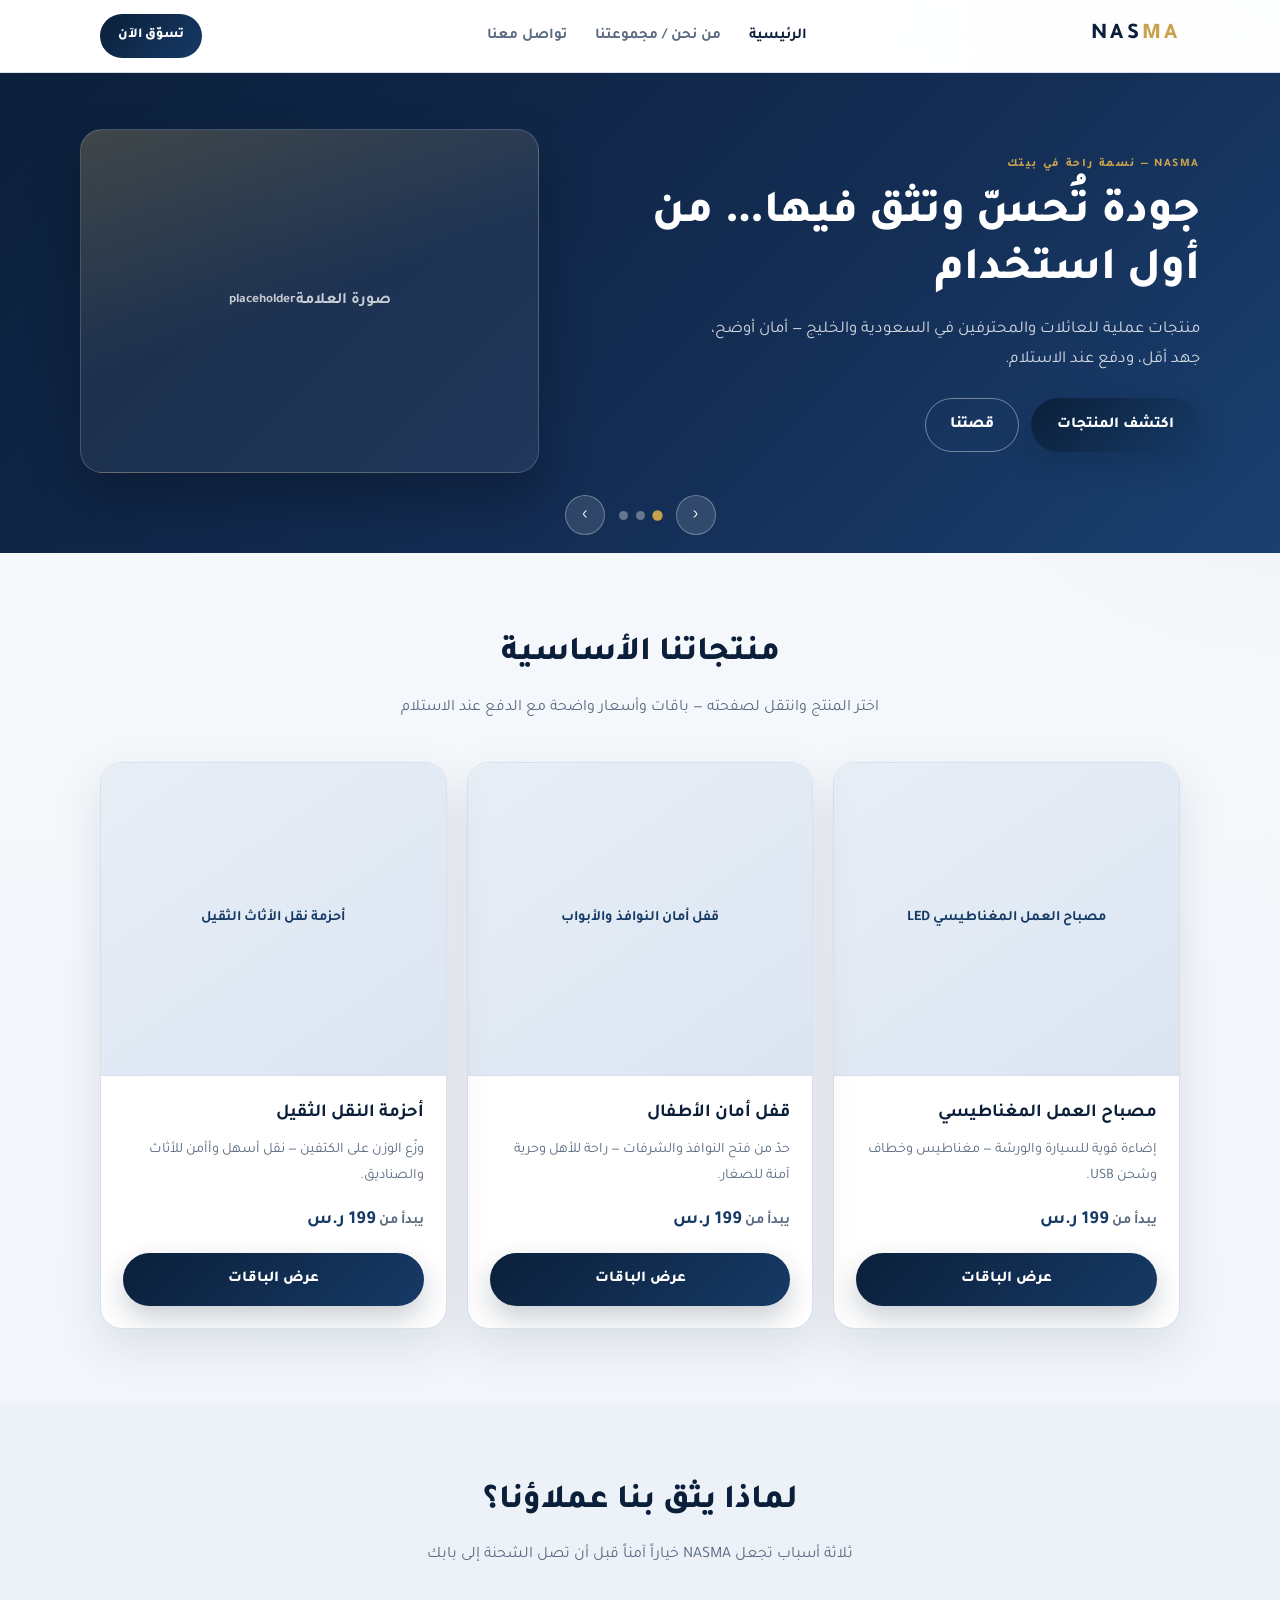
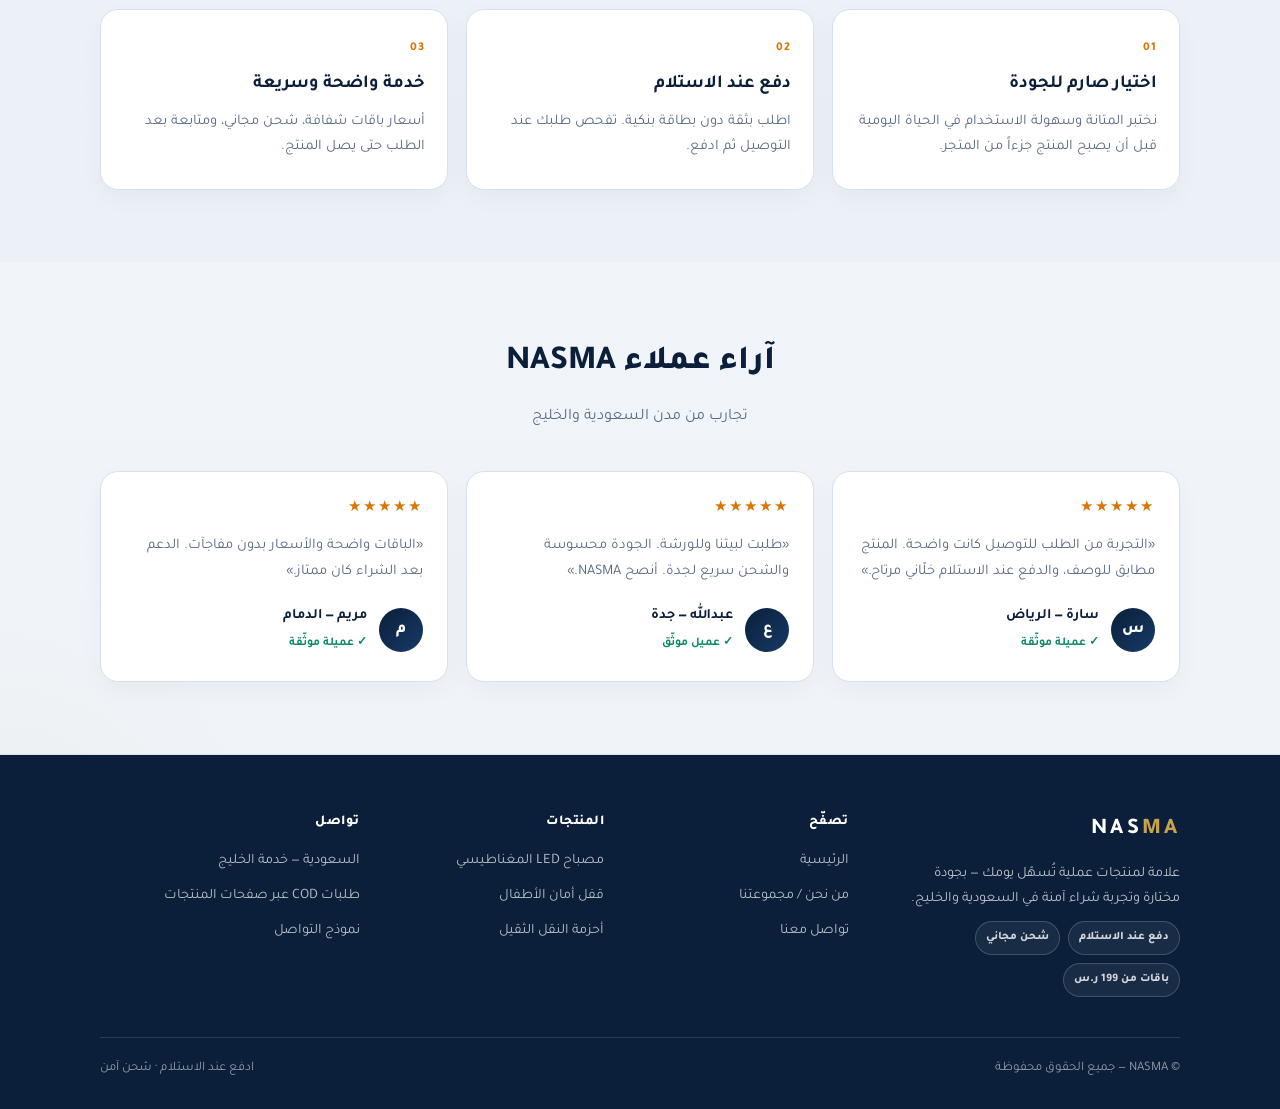
==== commit eedec7d3: "Refresh NASMA UI with navy theme, brand slider, and minimal nav Co-authored-by: Cursor <cursoragent@" ====
--- a/index.html
+++ b/index.html
@@ -16,47 +16,102 @@
             <a href="index.html" class="logo">NAS<span>MA</span></a>
             <nav class="nav" aria-label="القائمة الرئيسية">
                 <a href="index.html" class="active">الرئيسية</a>
-                <a href="about.html">من نحن</a>
-                <a href="product-light.html">المصباح</a>
-                <a href="product-lock.html">قفل الأمان</a>
-                <a href="product-straps.html">أحزمة النقل</a>
-                <a href="contact.html">تواصل</a>
+                <a href="about.html">من نحن / مجموعتنا</a>
+                <a href="contact.html">تواصل معنا</a>
             </nav>
-            <a href="product-light.html" class="btn-nav">تسوّق الآن</a>
+            <a href="#products" class="btn-nav">تسوّق الآن</a>
             <button class="menu-btn" id="mobileMenuBtn" type="button" aria-label="فتح القائمة">
                 <span></span><span></span><span></span>
             </button>
         </div>
         <nav class="mobile-nav" id="mobileNav" aria-label="قائمة الجوال">
             <a href="index.html">الرئيسية</a>
-            <a href="about.html">من نحن</a>
-            <a href="product-light.html">المصباح المغناطيسي</a>
-            <a href="product-lock.html">قفل أمان الأطفال</a>
-            <a href="product-straps.html">أحزمة النقل</a>
-            <a href="contact.html">تواصل</a>
+            <a href="about.html">من نحن / مجموعتنا</a>
+            <a href="contact.html">تواصل معنا</a>
         </nav>
     </header>
 
     <main>
-        <section class="hero">
-            <div class="wrap hero-grid">
-                <div>
-                    <span class="eyebrow">NASMA — نسمة راحة في بيتك</span>
-                    <h1>جودة تُحسّ وتثق فيها… من أول استخدام</h1>
-                    <p class="hero-lead">
-                        نختار منتجات عملية للعائلات والمحترفين في السعودية والخليج —
-                        أمان أوضح، جهد أقل، وتجربة شراء بلا مخاطرة: ادفع عند الاستلام.
-                    </p>
-                    <div class="hero-cta">
-                        <a href="product-lock.html" class="btn btn-primary">ابدأ التسوق</a>
-                        <a href="about.html" class="btn btn-ghost">اكتشف قصتنا</a>
-                    </div>
-                </div>
-                <div class="hero-media" aria-label="صورة العلامة التجارية">
-                    <div class="media-label">
-                        صورة / فيديو العلامة<br>
-                        <small>مساحة بصرية عالية الدقة</small>
-                    </div>
+        <section class="brand-slider" id="brandSlider" aria-roledescription="carousel" aria-label="عروض العلامة">
+            <div class="slider-track">
+                <article class="slide is-active" data-slide="0">
+                    <div class="wrap slide-inner">
+                        <div>
+                            <span class="eyebrow">NASMA — نسمة راحة في بيتك</span>
+                            <h1>جودة تُحسّ وتثق فيها… من أول استخدام</h1>
+                            <p>منتجات عملية للعائلات والمحترفين في السعودية والخليج — أمان أوضح، جهد أقل، ودفع عند الاستلام.</p>
+                            <div class="hero-cta" style="display:flex;flex-wrap:wrap;gap:12px">
+                                <a href="#products" class="btn btn-primary">اكتشف المنتجات</a>
+                                <a href="about.html" class="btn btn-ghost">قصتنا</a>
+                            </div>
+                        </div>
+                        <div class="slide-visual">صورة العلامة<br><small>placeholder</small></div>
+                    </div>
+                </article>
+                <article class="slide" data-slide="1">
+                    <div class="wrap slide-inner">
+                        <div>
+                            <span class="eyebrow">تسوق بثقة</span>
+                            <h1>ادفع عند الاستلام — بدون مخاطرة</h1>
+                            <p>باقات واضحة 199 · 279 · 349 ر.س، شحن مجاني، وتجربة شراء مصممة لسوق الخليج.</p>
+                            <a href="#products" class="btn btn-primary">ابدأ التسوق</a>
+                        </div>
+                        <div class="slide-visual">COD · شحن مجاني<br><small>placeholder</small></div>
+                    </div>
+                </article>
+                <article class="slide" data-slide="2">
+                    <div class="wrap slide-inner">
+                        <div>
+                            <span class="eyebrow">حلول يومية</span>
+                            <h1>أمان للعائلة… وكفاءة للعمل</h1>
+                            <p>من قفل النوافذ إلى إضاءة الورشة وأحزمة النقل — حلول مختارة بعناية لحياتك اليومية.</p>
+                            <a href="about.html" class="btn btn-primary">تعرّف على NASMA</a>
+                        </div>
+                        <div class="slide-visual">حلول NASMA<br><small>placeholder</small></div>
+                    </div>
+                </article>
+            </div>
+            <div class="slider-controls">
+                <button type="button" class="slider-btn" id="sliderPrev" aria-label="السابق">‹</button>
+                <div class="slider-dots" id="sliderDots" role="tablist" aria-label="شرائح العرض"></div>
+                <button type="button" class="slider-btn" id="sliderNext" aria-label="التالي">›</button>
+            </div>
+        </section>
+
+        <section class="section" id="products">
+            <div class="wrap">
+                <div class="section-head">
+                    <h2>منتجاتنا الأساسية</h2>
+                    <p>اختر المنتج وانتقل لصفحته — باقات وأسعار واضحة مع الدفع عند الاستلام</p>
+                </div>
+                <div class="products-grid">
+                    <a href="product-light.html" class="product-teaser">
+                        <div class="teaser-img">مصباح العمل المغناطيسي LED</div>
+                        <div class="teaser-body">
+                            <h3>مصباح العمل المغناطيسي</h3>
+                            <p>إضاءة قوية للسيارة والورشة — مغناطيس وخطاف وشحن USB.</p>
+                            <p class="price-from">يبدأ من <b>199 ر.س</b></p>
+                            <span class="btn btn-primary">عرض الباقات</span>
+                        </div>
+                    </a>
+                    <a href="product-lock.html" class="product-teaser">
+                        <div class="teaser-img">قفل أمان النوافذ والأبواب</div>
+                        <div class="teaser-body">
+                            <h3>قفل أمان الأطفال</h3>
+                            <p>حدّ من فتح النوافذ والشرفات — راحة للأهل وحرية آمنة للصغار.</p>
+                            <p class="price-from">يبدأ من <b>199 ر.س</b></p>
+                            <span class="btn btn-primary">عرض الباقات</span>
+                        </div>
+                    </a>
+                    <a href="product-straps.html" class="product-teaser">
+                        <div class="teaser-img">أحزمة نقل الأثاث الثقيل</div>
+                        <div class="teaser-body">
+                            <h3>أحزمة النقل الثقيل</h3>
+                            <p>وزّع الوزن على الكتفين — نقل أسهل وأأمن للأثاث والصناديق.</p>
+                            <p class="price-from">يبدأ من <b>199 ر.س</b></p>
+                            <span class="btn btn-primary">عرض الباقات</span>
+                        </div>
+                    </a>
                 </div>
             </div>
         </section>
@@ -71,61 +126,23 @@
                     <article class="trust-card">
                         <div class="trust-num">01</div>
                         <h3>اختيار صارم للجودة</h3>
-                        <p>لا نعرض كل ما هو رائج — نختبر المتانة وسهولة الاستخدام في الحياة اليومية قبل أن يصبح المنتج جزءاً من المتجر.</p>
+                        <p>نختبر المتانة وسهولة الاستخدام في الحياة اليومية قبل أن يصبح المنتج جزءاً من المتجر.</p>
                     </article>
                     <article class="trust-card">
                         <div class="trust-num">02</div>
                         <h3>دفع عند الاستلام</h3>
-                        <p>اطلب بثقة دون بطاقة بنكية. تفحص طلبك عند التوصيل ثم ادفع — تجربة مصممة لسوق الخليج.</p>
+                        <p>اطلب بثقة دون بطاقة بنكية. تفحص طلبك عند التوصيل ثم ادفع.</p>
                     </article>
                     <article class="trust-card">
                         <div class="trust-num">03</div>
                         <h3>خدمة واضحة وسريعة</h3>
-                        <p>أسعار باقات شفافة، شحن مجاني، ومتابعة بعد الطلب حتى يصل المنتج ويستقر استخدامه في بيتك.</p>
-                    </article>
-                </div>
-            </div>
-        </section>
-
-        <section class="section" id="products">
-            <div class="wrap">
-                <div class="section-head">
-                    <h2>منتجاتنا الأساسية</h2>
-                    <p>كل منتج في صفحة مستقلة مع عروض الباقات وطلب COD</p>
-                </div>
-                <div class="products-grid">
-                    <article class="product-teaser">
-                        <div class="teaser-img">مصباح العمل المغناطيسي LED</div>
-                        <div class="teaser-body">
-                            <h3>مصباح العمل المغناطيسي</h3>
-                            <p>إضاءة قوية للسيارة والورشة — مغناطيس وخطاف وشحن USB.</p>
-                            <p class="price-from">يبدأ من <b>199 ر.س</b></p>
-                            <a href="product-light.html" class="btn btn-primary">عرض الباقات</a>
-                        </div>
-                    </article>
-                    <article class="product-teaser">
-                        <div class="teaser-img">قفل أمان النوافذ والأبواب</div>
-                        <div class="teaser-body">
-                            <h3>قفل أمان الأطفال</h3>
-                            <p>حدّ من فتح النوافذ والشرفات — راحة للأهل وحرية آمنة للصغار.</p>
-                            <p class="price-from">يبدأ من <b>199 ر.س</b></p>
-                            <a href="product-lock.html" class="btn btn-primary">عرض الباقات</a>
-                        </div>
-                    </article>
-                    <article class="product-teaser">
-                        <div class="teaser-img">أحزمة نقل الأثاث الثقيل</div>
-                        <div class="teaser-body">
-                            <h3>أحزمة النقل الثقيل</h3>
-                            <p>وزّع الوزن على الكتفين — نقل أسهل وأأمن للأثاث والصناديق.</p>
-                            <p class="price-from">يبدأ من <b>199 ر.س</b></p>
-                            <a href="product-straps.html" class="btn btn-primary">عرض الباقات</a>
-                        </div>
-                    </article>
-                </div>
-            </div>
-        </section>
-
-        <section class="section section-muted" id="reviews">
+                        <p>أسعار باقات شفافة، شحن مجاني، ومتابعة بعد الطلب حتى يصل المنتج.</p>
+                    </article>
+                </div>
+            </div>
+        </section>
+
+        <section class="section" id="reviews">
             <div class="wrap">
                 <div class="section-head">
                     <h2>آراء عملاء NASMA</h2>
@@ -145,7 +162,7 @@
                     </article>
                     <article class="review-card">
                         <div class="stars" aria-label="تقييم 5 نجوم">★★★★★</div>
-                        <p>«طلبت لبيتنا وللورشة. الجودة محسوسة والشحن سريع لجدة. أنصح NASMA لأي أحد يبيّ منتج عملي.»</p>
+                        <p>«طلبت لبيتنا وللورشة. الجودة محسوسة والشحن سريع لجدة. أنصح NASMA.»</p>
                         <div class="reviewer">
                             <div class="avatar">ع</div>
                             <div>
@@ -156,7 +173,7 @@
                     </article>
                     <article class="review-card">
                         <div class="stars" aria-label="تقييم 5 نجوم">★★★★★</div>
-                        <p>«أول مرة أطلب منهم والدعم بعد الشراء كان ممتاز. الباقات واضحة والأسعار بدون مفاجآت.»</p>
+                        <p>«الباقات واضحة والأسعار بدون مفاجآت. الدعم بعد الشراء كان ممتاز.»</p>
                         <div class="reviewer">
                             <div class="avatar">م</div>
                             <div>
@@ -185,7 +202,7 @@
                 <div class="footer-col">
                     <h4>تصفّح</h4>
                     <a href="index.html">الرئيسية</a>
-                    <a href="about.html">من نحن</a>
+                    <a href="about.html">من نحن / مجموعتنا</a>
                     <a href="contact.html">تواصل معنا</a>
                 </div>
                 <div class="footer-col">
--- a/style.css
+++ b/style.css
@@ -1,20 +1,22 @@
-/* NASMA — Multi-page premium store */
+/* NASMA — Bright navy luxury store */
 *, *::before, *::after { box-sizing: border-box; margin: 0; padding: 0; }
 
 :root {
-    --bg: #0a0f18;
-    --bg-elevated: #121a27;
-    --surface: #172233;
-    --surface-2: #1e2c40;
-    --text: #f3f0ea;
-    --muted: #a8b0bf;
-    --line: rgba(255, 255, 255, 0.08);
-    --accent: #e8a54b;
-    --accent-hot: #ff6b3d;
-    --accent-soft: rgba(232, 165, 75, 0.14);
-    --success: #3ecf8e;
+    --navy: #0b1f3a;
+    --navy-mid: #163a66;
+    --navy-soft: #e8eef6;
+    --bg: #f7f9fc;
+    --bg-warm: #eef3f9;
+    --surface: #ffffff;
+    --text: #0b1f3a;
+    --muted: #5a6b82;
+    --line: #d7e0ec;
+    --accent: #c9a24d;
+    --accent-hot: #d97706;
+    --accent-soft: rgba(201, 162, 77, 0.16);
+    --success: #0f8a5f;
     --radius: 18px;
-    --shadow: 0 24px 60px rgba(0, 0, 0, 0.35);
+    --shadow: 0 18px 48px rgba(11, 31, 58, 0.1);
     --header-h: 72px;
 }
 
@@ -22,23 +24,14 @@
 
 body {
     font-family: 'Tajawal', sans-serif;
-    background: var(--bg);
+    background:
+        radial-gradient(ellipse 70% 45% at 100% 0%, rgba(22, 58, 102, 0.08), transparent 55%),
+        radial-gradient(ellipse 50% 40% at 0% 100%, rgba(201, 162, 77, 0.1), transparent 50%),
+        linear-gradient(180deg, var(--bg) 0%, var(--bg-warm) 100%);
     color: var(--text);
     line-height: 1.75;
     overflow-x: hidden;
     min-height: 100vh;
-}
-
-body::before {
-    content: "";
-    position: fixed;
-    inset: 0;
-    pointer-events: none;
-    z-index: -1;
-    background:
-        radial-gradient(ellipse 80% 50% at 100% -10%, rgba(232, 165, 75, 0.12), transparent 55%),
-        radial-gradient(ellipse 60% 40% at 0% 100%, rgba(255, 107, 61, 0.08), transparent 50%),
-        linear-gradient(180deg, #0a0f18 0%, #0d1420 100%);
 }
 
 img { max-width: 100%; display: block; }
@@ -51,8 +44,8 @@
     position: sticky;
     top: 0;
     z-index: 100;
-    background: rgba(10, 15, 24, 0.85);
-    backdrop-filter: blur(16px);
+    background: rgba(255, 255, 255, 0.92);
+    backdrop-filter: blur(14px);
     border-bottom: 1px solid var(--line);
 }
 
@@ -71,7 +64,7 @@
     font-size: 1.4rem;
     font-weight: 800;
     letter-spacing: 0.14em;
-    color: var(--text);
+    color: var(--navy);
 }
 
 .logo span { color: var(--accent); }
@@ -79,14 +72,14 @@
 .nav {
     display: none;
     align-items: center;
-    gap: 26px;
-    font-size: 0.92rem;
-    font-weight: 500;
+    gap: 28px;
+    font-size: 0.95rem;
+    font-weight: 600;
 }
 
 .nav a { color: var(--muted); transition: color 0.2s; }
 .nav a:hover,
-.nav a.active { color: var(--text); }
+.nav a.active { color: var(--navy); }
 
 .btn {
     display: inline-flex;
@@ -103,30 +96,43 @@
 .btn:active { transform: scale(0.98); }
 
 .btn-primary {
-    background: linear-gradient(135deg, var(--accent-hot), var(--accent));
-    color: #1a1008;
+    background: linear-gradient(135deg, var(--navy), var(--navy-mid));
+    color: #fff;
     padding: 13px 26px;
     font-size: 0.95rem;
-    box-shadow: 0 10px 28px rgba(255, 107, 61, 0.28);
+    box-shadow: 0 12px 28px rgba(11, 31, 58, 0.22);
 }
 
 .btn-primary:hover {
-    box-shadow: 0 14px 36px rgba(255, 107, 61, 0.4);
+    box-shadow: 0 16px 34px rgba(11, 31, 58, 0.3);
 }
 
 .btn-ghost {
     background: transparent;
-    color: var(--text);
-    border: 1.5px solid rgba(255, 255, 255, 0.22);
+    color: var(--navy);
+    border: 1.5px solid rgba(11, 31, 58, 0.25);
     padding: 12px 24px;
 }
 
-.btn-ghost:hover { border-color: var(--accent); color: var(--accent); }
+.btn-ghost:hover {
+    border-color: var(--navy);
+    background: var(--navy-soft);
+}
+
+.brand-slider .btn-ghost {
+    border-color: rgba(255, 255, 255, 0.4);
+    color: #fff;
+}
+
+.brand-slider .btn-ghost:hover {
+    background: rgba(255, 255, 255, 0.12);
+    border-color: #fff;
+}
 
 .btn-nav {
     display: none;
-    background: linear-gradient(135deg, var(--accent-hot), var(--accent));
-    color: #1a1008;
+    background: linear-gradient(135deg, var(--navy), var(--navy-mid));
+    color: #fff;
     padding: 10px 18px;
     border-radius: 999px;
     font-weight: 800;
@@ -150,7 +156,7 @@
 .menu-btn span {
     width: 18px;
     height: 2px;
-    background: var(--text);
+    background: var(--navy);
     border-radius: 2px;
 }
 
@@ -159,7 +165,7 @@
     flex-direction: column;
     padding: 8px 20px 20px;
     border-top: 1px solid var(--line);
-    background: var(--bg-elevated);
+    background: var(--surface);
 }
 
 .mobile-nav.open { display: flex; }
@@ -167,7 +173,7 @@
     padding: 14px 0;
     border-bottom: 1px solid var(--line);
     color: var(--muted);
-    font-weight: 500;
+    font-weight: 600;
 }
 
 @media (min-width: 900px) {
@@ -175,91 +181,129 @@
     .menu-btn { display: none; }
 }
 
-/* —— Hero —— */
-.hero {
-    padding: 56px 0 72px;
+/* —— Brand Slider —— */
+.brand-slider {
     position: relative;
-}
-
-.hero-grid {
-    display: grid;
-    gap: 40px;
-    align-items: center;
+    overflow: hidden;
+    background: linear-gradient(135deg, var(--navy) 0%, #132c52 55%, #1a4070 100%);
+    color: #fff;
+}
+
+.slider-track {
+    position: relative;
+    min-height: clamp(340px, 52vw, 480px);
+}
+
+.slide {
+    position: absolute;
+    inset: 0;
+    opacity: 0;
+    visibility: hidden;
+    transition: opacity 0.55s ease, visibility 0.55s ease;
+    display: grid;
+    align-items: center;
+}
+
+.slide.is-active {
+    opacity: 1;
+    visibility: visible;
+    position: relative;
+}
+
+.slide-inner {
+    display: grid;
+    gap: 28px;
+    align-items: center;
+    padding: 48px 0;
 }
 
 @media (min-width: 900px) {
-    .hero-grid { grid-template-columns: 1.1fr 0.9fr; gap: 48px; }
-}
-
-.eyebrow {
-    display: inline-block;
-    font-size: 0.72rem;
-    font-weight: 800;
-    letter-spacing: 0.16em;
-    text-transform: uppercase;
+    .slide-inner {
+        grid-template-columns: 1.15fr 0.85fr;
+        gap: 40px;
+        padding: 56px 0;
+    }
+}
+
+.slide .eyebrow {
     color: var(--accent);
+}
+
+.slide h1 {
+    font-size: clamp(1.85rem, 4.5vw, 2.85rem);
+    font-weight: 800;
+    line-height: 1.25;
     margin-bottom: 14px;
-}
-
-.hero h1 {
-    font-size: clamp(2rem, 5vw, 3.1rem);
-    font-weight: 800;
-    line-height: 1.2;
-    margin-bottom: 18px;
-    letter-spacing: -0.02em;
-}
-
-.hero-lead {
-    font-size: 1.08rem;
-    color: var(--muted);
+    color: #fff;
+}
+
+.slide p {
+    color: rgba(255, 255, 255, 0.82);
     max-width: 520px;
-    margin-bottom: 28px;
-}
-
-.hero-cta { display: flex; flex-wrap: wrap; gap: 12px; }
-
-.hero-media {
-    aspect-ratio: 4/5;
-    max-height: 480px;
-    border-radius: 28px;
+    margin-bottom: 24px;
+    font-size: 1.05rem;
+}
+
+.slide-visual {
+    aspect-ratio: 4/3;
+    border-radius: 22px;
+    border: 1px solid rgba(255, 255, 255, 0.18);
     background:
-        linear-gradient(160deg, rgba(232, 165, 75, 0.18), transparent 45%),
-        var(--surface);
-    border: 1px solid var(--line);
-    box-shadow: var(--shadow);
-    display: flex;
-    flex-direction: column;
+        linear-gradient(160deg, rgba(201, 162, 77, 0.22), transparent 50%),
+        rgba(255, 255, 255, 0.06);
+    display: flex;
     align-items: center;
     justify-content: center;
     text-align: center;
-    padding: 32px;
-    color: var(--muted);
-    font-weight: 600;
-    position: relative;
-    overflow: hidden;
-}
-
-.hero-media::after {
-    content: "";
+    padding: 24px;
+    color: rgba(255, 255, 255, 0.75);
+    font-weight: 700;
+    box-shadow: 0 24px 50px rgba(0, 0, 0, 0.25);
+}
+
+.slider-controls {
     position: absolute;
-    inset: auto -20% -30% auto;
-    width: 70%;
-    height: 70%;
-    background: radial-gradient(circle, rgba(255, 107, 61, 0.25), transparent 70%);
-    pointer-events: none;
-}
-
-.media-label {
-    position: relative;
-    z-index: 1;
-    font-size: 0.95rem;
-}
-
-.media-label small {
-    display: block;
-    margin-top: 8px;
-    opacity: 0.7;
-    font-size: 0.8rem;
+    inset-inline: 0;
+    bottom: 18px;
+    display: flex;
+    align-items: center;
+    justify-content: center;
+    gap: 14px;
+    z-index: 5;
+}
+
+.slider-btn {
+    width: 40px;
+    height: 40px;
+    border-radius: 50%;
+    border: 1px solid rgba(255, 255, 255, 0.3);
+    background: rgba(255, 255, 255, 0.12);
+    color: #fff;
+    cursor: pointer;
+    font-size: 1.1rem;
+    backdrop-filter: blur(6px);
+}
+
+.slider-btn:hover { background: rgba(255, 255, 255, 0.22); }
+
+.slider-dots {
+    display: flex;
+    gap: 8px;
+}
+
+.slider-dot {
+    width: 9px;
+    height: 9px;
+    border-radius: 50%;
+    border: none;
+    background: rgba(255, 255, 255, 0.35);
+    cursor: pointer;
+    padding: 0;
+}
+
+.slider-dot.is-active {
+    background: var(--accent);
+    transform: scale(1.15);
 }
 
 /* —— Sections —— */
@@ -274,14 +318,25 @@
 .section-head h2 {
     font-size: clamp(1.55rem, 3vw, 2.1rem);
     font-weight: 800;
+    color: var(--navy);
     margin-bottom: 10px;
 }
 
 .section-head p { color: var(--muted); }
 
-.section-muted { background: rgba(18, 26, 39, 0.55); }
-
-/* Trust / Why */
+.section-muted { background: rgba(232, 238, 246, 0.55); }
+
+.eyebrow {
+    display: inline-block;
+    font-size: 0.72rem;
+    font-weight: 800;
+    letter-spacing: 0.14em;
+    text-transform: uppercase;
+    color: var(--accent-hot);
+    margin-bottom: 12px;
+}
+
+/* Trust */
 .trust-grid {
     display: grid;
     gap: 18px;
@@ -296,24 +351,26 @@
     border: 1px solid var(--line);
     border-radius: var(--radius);
     padding: 28px 22px;
+    box-shadow: 0 8px 24px rgba(11, 31, 58, 0.04);
     transition: border-color 0.2s, transform 0.2s;
 }
 
 .trust-card:hover {
-    border-color: rgba(232, 165, 75, 0.35);
+    border-color: rgba(22, 58, 102, 0.35);
     transform: translateY(-3px);
 }
 
 .trust-num {
     font-size: 0.75rem;
     font-weight: 800;
-    color: var(--accent);
+    color: var(--accent-hot);
     letter-spacing: 0.1em;
     margin-bottom: 10px;
 }
 
 .trust-card h3 {
     font-size: 1.15rem;
+    color: var(--navy);
     margin-bottom: 8px;
 }
 
@@ -322,7 +379,7 @@
     font-size: 0.92rem;
 }
 
-/* Product teaser cards (home) */
+/* Product cards (home) */
 .products-grid {
     display: grid;
     gap: 20px;
@@ -333,38 +390,45 @@
 }
 
 .product-teaser {
-    background: var(--bg-elevated);
+    background: var(--surface);
     border: 1px solid var(--line);
     border-radius: 22px;
     overflow: hidden;
     display: flex;
     flex-direction: column;
+    box-shadow: var(--shadow);
     transition: border-color 0.2s, transform 0.2s;
 }
 
-.product-teaser:hover {
-    border-color: rgba(232, 165, 75, 0.4);
+a.product-teaser:hover {
+    border-color: rgba(22, 58, 102, 0.4);
     transform: translateY(-4px);
 }
 
 .teaser-img {
     aspect-ratio: 1.1;
-    background: linear-gradient(145deg, var(--surface-2), var(--surface));
+    background: linear-gradient(145deg, var(--navy-soft), #dbe5f2);
     display: flex;
     align-items: center;
     justify-content: center;
     text-align: center;
     padding: 20px;
-    color: var(--muted);
+    color: var(--navy-mid);
     font-weight: 700;
     font-size: 0.9rem;
     border-bottom: 1px solid var(--line);
 }
 
-.teaser-body { padding: 22px; flex: 1; display: flex; flex-direction: column; }
+.teaser-body {
+    padding: 22px;
+    flex: 1;
+    display: flex;
+    flex-direction: column;
+}
 
 .teaser-body h3 {
     font-size: 1.15rem;
+    color: var(--navy);
     margin-bottom: 8px;
 }
 
@@ -379,9 +443,13 @@
     font-size: 0.95rem;
     font-weight: 700;
     margin-bottom: 14px;
-}
-
-.price-from b { color: var(--accent); font-size: 1.15rem; }
+    color: var(--text);
+}
+
+.price-from b {
+    color: var(--navy-mid);
+    font-size: 1.15rem;
+}
 
 /* Reviews */
 .reviews-grid {
@@ -398,10 +466,11 @@
     border: 1px solid var(--line);
     border-radius: var(--radius);
     padding: 24px;
+    box-shadow: 0 8px 24px rgba(11, 31, 58, 0.04);
 }
 
 .stars {
-    color: var(--accent);
+    color: var(--accent-hot);
     letter-spacing: 2px;
     margin-bottom: 12px;
     font-size: 0.95rem;
@@ -423,27 +492,28 @@
     width: 44px;
     height: 44px;
     border-radius: 50%;
-    background: linear-gradient(135deg, var(--accent-hot), var(--accent));
-    color: #1a1008;
+    background: linear-gradient(135deg, var(--navy), var(--navy-mid));
+    color: #fff;
     display: flex;
     align-items: center;
     justify-content: center;
     font-weight: 800;
 }
 
-.reviewer strong { display: block; font-size: 0.9rem; }
+.reviewer strong { display: block; font-size: 0.9rem; color: var(--navy); }
 .reviewer span { font-size: 0.75rem; color: var(--success); font-weight: 700; }
 
-/* Page hero (inner pages) */
+/* Page hero */
 .page-hero {
     padding: 48px 0 40px;
     border-bottom: 1px solid var(--line);
-    background: rgba(18, 26, 39, 0.4);
+    background: linear-gradient(180deg, var(--navy-soft), transparent);
 }
 
 .page-hero h1 {
     font-size: clamp(1.8rem, 4vw, 2.5rem);
     font-weight: 800;
+    color: var(--navy);
     margin-bottom: 12px;
 }
 
@@ -468,11 +538,11 @@
     min-height: 260px;
     border-radius: var(--radius);
     border: 1px solid var(--line);
-    background: linear-gradient(145deg, var(--surface-2), var(--surface));
+    background: linear-gradient(145deg, var(--navy-soft), #dce6f3);
     display: flex;
     align-items: center;
     justify-content: center;
-    color: var(--muted);
+    color: var(--navy-mid);
     font-weight: 700;
     text-align: center;
     padding: 24px;
@@ -480,6 +550,7 @@
 
 .story-copy h2 {
     font-size: 1.5rem;
+    color: var(--navy);
     margin-bottom: 12px;
 }
 
@@ -502,10 +573,11 @@
     border-radius: var(--radius);
     background: var(--surface);
     border: 1px solid var(--line);
+    box-shadow: 0 8px 24px rgba(11, 31, 58, 0.04);
 }
 
 .mission-card h3 {
-    color: var(--accent);
+    color: var(--navy-mid);
     margin-bottom: 10px;
     font-size: 1.1rem;
 }
@@ -536,13 +608,13 @@
     aspect-ratio: 1;
     border-radius: 24px;
     border: 1px solid var(--line);
-    background: linear-gradient(160deg, var(--surface-2), var(--bg-elevated));
+    background: linear-gradient(160deg, var(--navy-soft), #e4ebf5);
     display: flex;
     align-items: center;
     justify-content: center;
     text-align: center;
     padding: 24px;
-    color: var(--muted);
+    color: var(--navy-mid);
     font-weight: 700;
     box-shadow: var(--shadow);
 }
@@ -550,6 +622,7 @@
 .product-detail h1 {
     font-size: clamp(1.55rem, 3vw, 2rem);
     font-weight: 800;
+    color: var(--navy);
     margin-bottom: 10px;
     line-height: 1.3;
 }
@@ -566,7 +639,7 @@
 
 .benefit-list li {
     position: relative;
-    padding: 8px 0 8px 0;
+    padding: 8px 0;
     padding-right: 26px;
     color: var(--muted);
     font-size: 0.95rem;
@@ -586,10 +659,12 @@
     border-radius: 22px;
     padding: 24px;
     margin-top: 8px;
+    box-shadow: var(--shadow);
 }
 
 .order-panel h2 {
     font-size: 1.15rem;
+    color: var(--navy);
     margin-bottom: 16px;
 }
 
@@ -607,19 +682,19 @@
     padding: 14px 16px;
     border-radius: 14px;
     border: 2px solid var(--line);
-    background: var(--bg-elevated);
+    background: var(--bg);
     cursor: pointer;
     transition: border-color 0.15s, background 0.15s;
 }
 
 .bundle-option:has(input:checked),
 .bundle-option.selected {
-    border-color: var(--accent);
-    background: var(--accent-soft);
+    border-color: var(--navy);
+    background: var(--navy-soft);
 }
 
 .bundle-option input {
-    accent-color: var(--accent);
+    accent-color: var(--navy);
     width: 18px;
     height: 18px;
 }
@@ -627,6 +702,7 @@
 .bundle-option .b-title {
     font-weight: 800;
     font-size: 0.92rem;
+    color: var(--navy);
 }
 
 .bundle-option .b-badge {
@@ -637,12 +713,12 @@
     color: #fff;
     padding: 2px 8px;
     border-radius: 999px;
-    margin-right: 6px;
+    margin-left: 6px;
 }
 
 .bundle-option .b-price {
     font-weight: 800;
-    color: var(--accent);
+    color: var(--navy-mid);
     font-size: 1.05rem;
     white-space: nowrap;
 }
@@ -654,7 +730,7 @@
     font-size: 0.8rem;
     font-weight: 800;
     margin-bottom: 6px;
-    color: var(--text);
+    color: var(--navy);
 }
 
 .field input {
@@ -662,17 +738,17 @@
     padding: 13px 15px;
     border-radius: 12px;
     border: 1.5px solid var(--line);
-    background: var(--bg);
+    background: var(--surface);
     color: var(--text);
     font-size: 0.95rem;
 }
 
 .field input:focus {
     outline: none;
-    border-color: var(--accent);
-}
-
-.field input::placeholder { color: rgba(168, 176, 191, 0.55); }
+    border-color: var(--navy-mid);
+}
+
+.field input::placeholder { color: #9aabc0; }
 
 .form-msg {
     margin-top: 12px;
@@ -682,7 +758,7 @@
 }
 
 .form-msg.ok { display: block; color: var(--success); }
-.form-msg.err { display: block; color: #ff6b6b; }
+.form-msg.err { display: block; color: #c0392b; }
 
 .cod-note {
     margin-top: 12px;
@@ -694,10 +770,14 @@
 /* Footer */
 .site-footer {
     border-top: 1px solid var(--line);
-    background: #070b12;
+    background: var(--navy);
+    color: rgba(255, 255, 255, 0.85);
     padding: 56px 0 28px;
     margin-top: auto;
 }
+
+.site-footer .logo { color: #fff; }
+.site-footer .logo span { color: var(--accent); }
 
 .footer-grid {
     display: grid;
@@ -715,7 +795,7 @@
 .footer-brand .logo { display: inline-block; margin-bottom: 12px; }
 
 .footer-brand p {
-    color: var(--muted);
+    color: rgba(255, 255, 255, 0.72);
     font-size: 0.9rem;
     max-width: 280px;
 }
@@ -724,14 +804,14 @@
     font-size: 0.85rem;
     font-weight: 800;
     margin-bottom: 14px;
-    color: var(--text);
+    color: #fff;
     letter-spacing: 0.04em;
 }
 
 .footer-col a,
 .footer-col li {
     display: block;
-    color: var(--muted);
+    color: rgba(255, 255, 255, 0.7);
     font-size: 0.9rem;
     margin-bottom: 10px;
     list-style: none;
@@ -751,19 +831,19 @@
     font-weight: 800;
     padding: 6px 10px;
     border-radius: 999px;
-    border: 1px solid var(--line);
-    color: var(--muted);
-    background: var(--surface);
+    border: 1px solid rgba(255, 255, 255, 0.18);
+    color: rgba(255, 255, 255, 0.8);
+    background: rgba(255, 255, 255, 0.06);
 }
 
 .footer-bottom {
-    border-top: 1px solid var(--line);
+    border-top: 1px solid rgba(255, 255, 255, 0.12);
     padding-top: 20px;
     display: flex;
     flex-wrap: wrap;
     gap: 12px;
     justify-content: space-between;
-    color: var(--muted);
+    color: rgba(255, 255, 255, 0.55);
     font-size: 0.82rem;
 }
 
@@ -792,7 +872,7 @@
     height: 64px;
     margin: 0 auto 18px;
     border-radius: 50%;
-    background: rgba(62, 207, 142, 0.15);
+    background: rgba(15, 138, 95, 0.12);
     color: var(--success);
     display: flex;
     align-items: center;
@@ -803,6 +883,7 @@
 
 .thank-card h1 {
     font-size: 1.5rem;
+    color: var(--navy);
     margin-bottom: 12px;
 }
 
@@ -813,11 +894,11 @@
 
 .thank-detail {
     font-weight: 700;
-    color: var(--accent) !important;
+    color: var(--navy-mid) !important;
     margin-bottom: 24px !important;
 }
 
-/* Sticky mobile CTA on product pages */
+/* Sticky mobile CTA */
 .sticky-order {
     position: fixed;
     bottom: 0;
@@ -829,15 +910,16 @@
     justify-content: space-between;
     gap: 12px;
     padding: 12px 16px;
-    background: rgba(18, 26, 39, 0.95);
+    background: rgba(255, 255, 255, 0.96);
     backdrop-filter: blur(12px);
     border-top: 1px solid var(--line);
+    box-shadow: 0 -10px 30px rgba(11, 31, 58, 0.08);
 }
 
 .sticky-order .price {
     font-weight: 800;
     font-size: 1.15rem;
-    color: var(--accent);
+    color: var(--navy);
 }
 
 body.has-sticky-order { padding-bottom: 76px; }
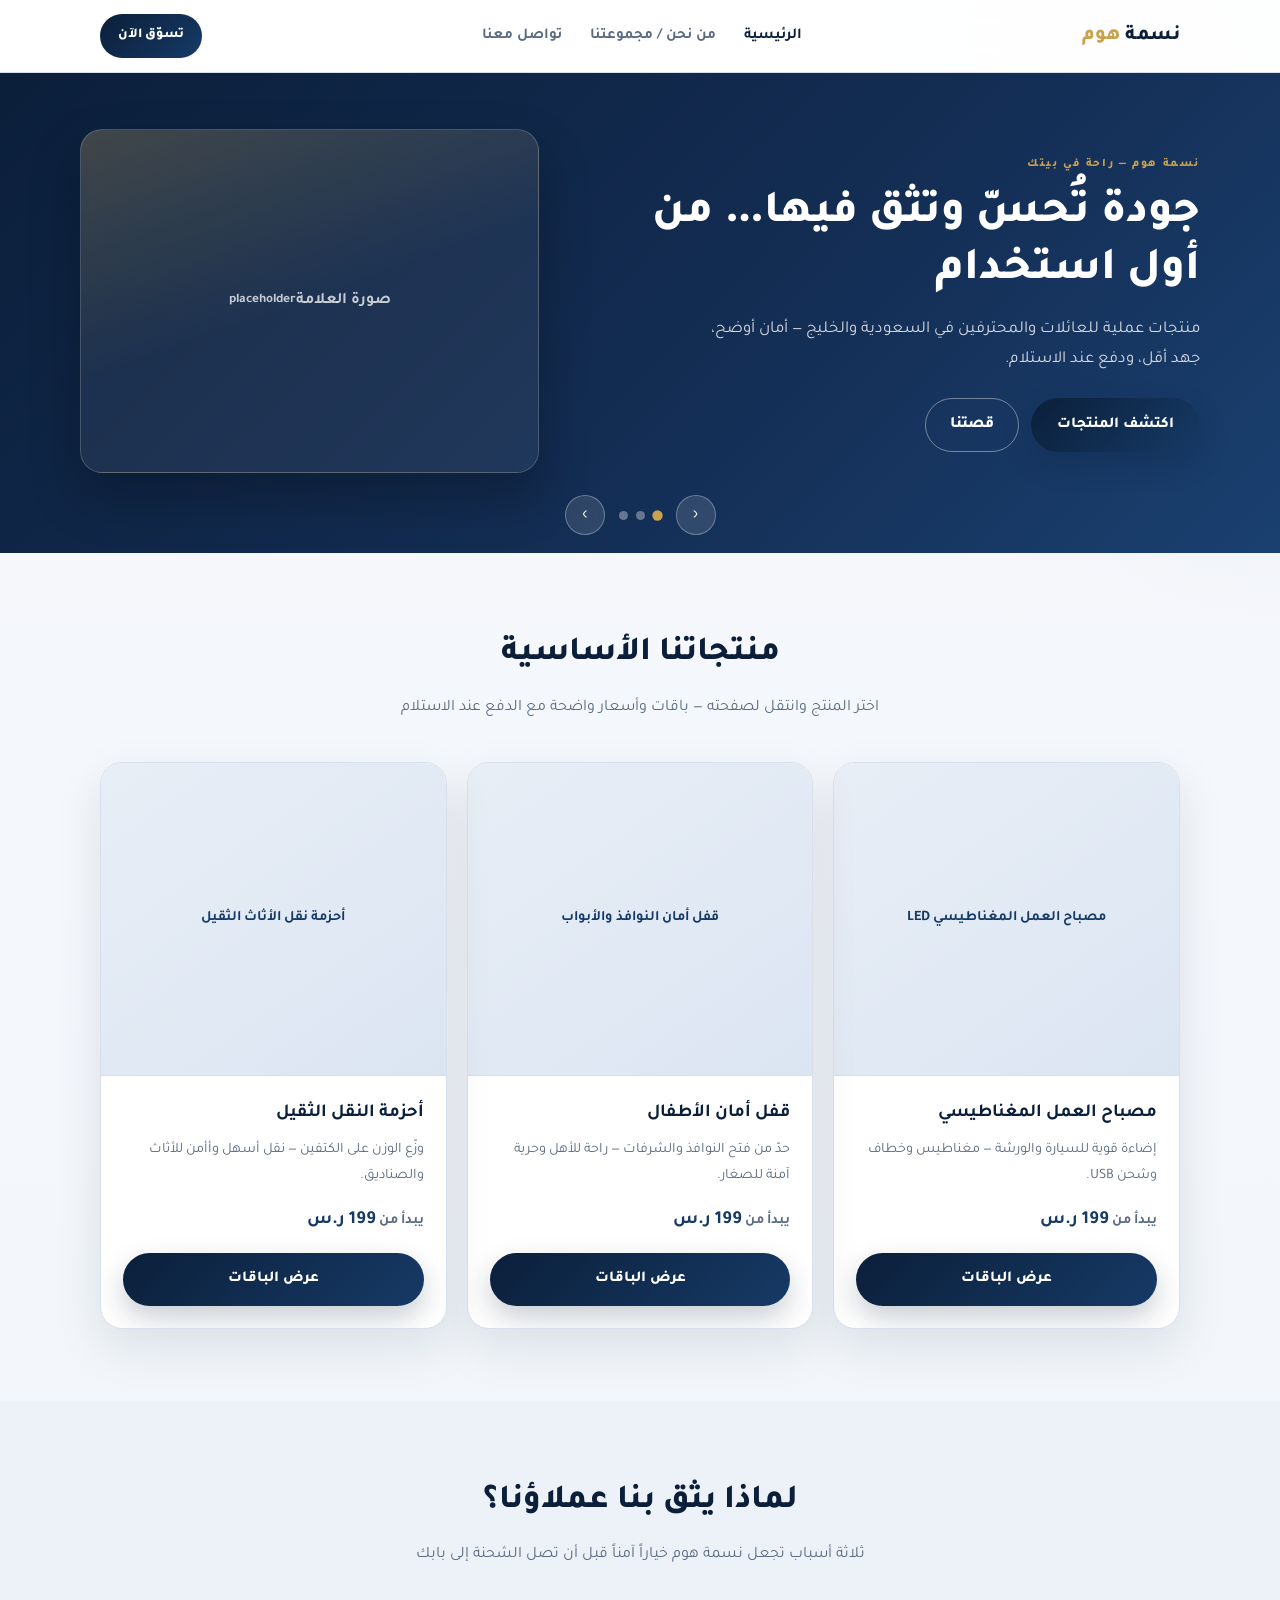
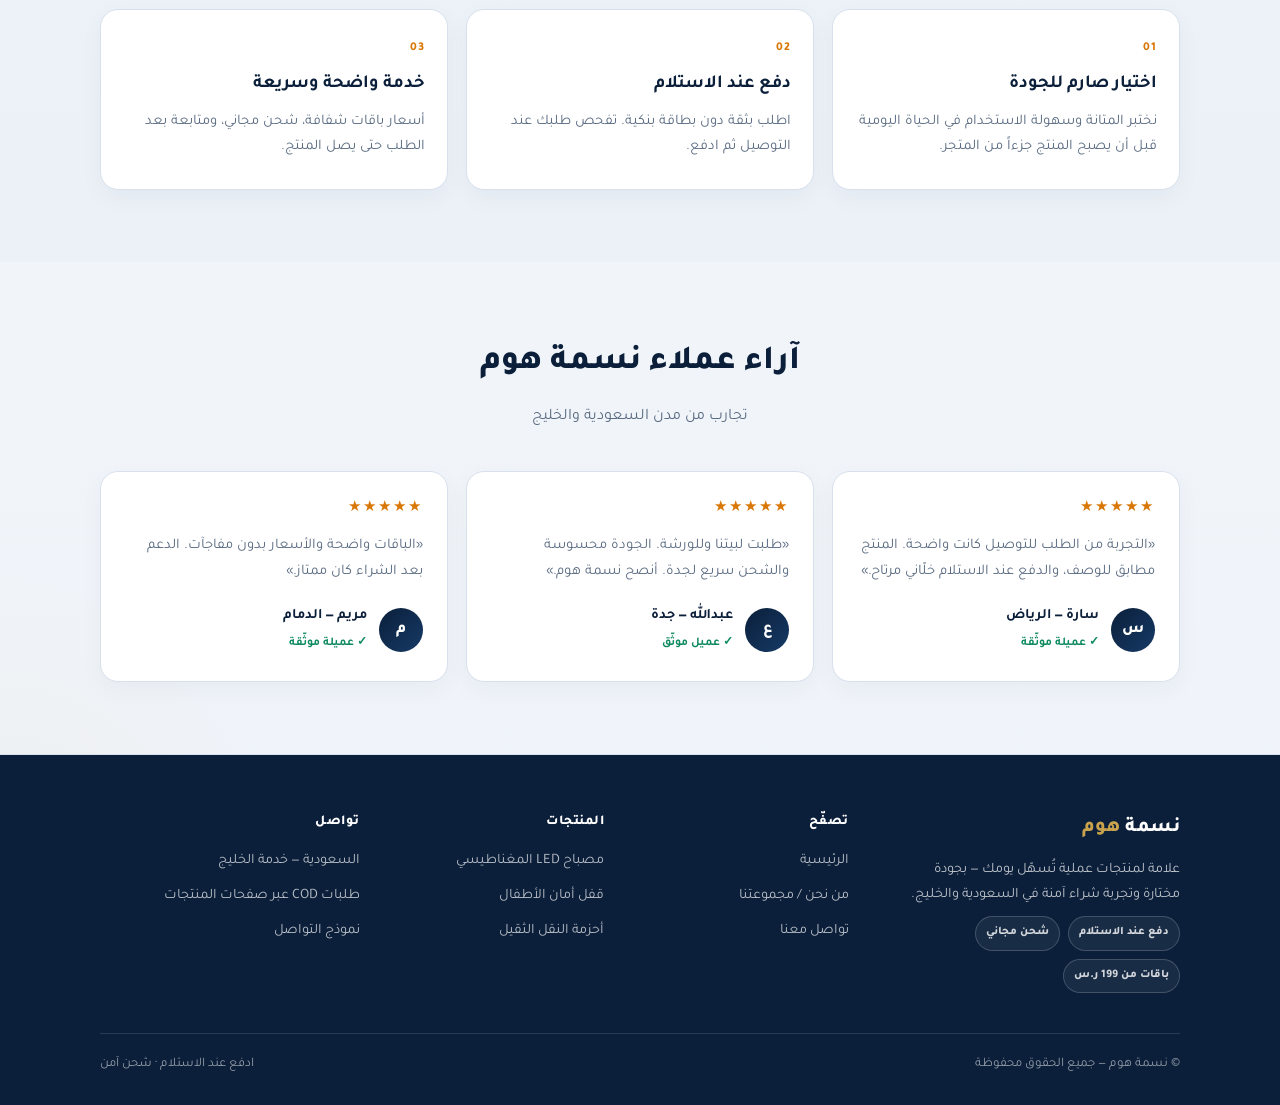
==== commit 725efdca: "Rebrand store to Nasma Home (نسمة هوم) across all pages Co-authored-by: Cursor <cursoragent@cursor.c" ====
--- a/index.html
+++ b/index.html
@@ -3,8 +3,8 @@
 <head>
     <meta charset="UTF-8">
     <meta name="viewport" content="width=device-width, initial-scale=1.0">
-    <title>NASMA | منتجات ترفع مستوى يومك</title>
-    <meta name="description" content="NASMA — علامة سعودية وخليجية لمنتجات عملية وجودة عالية. شحن مجاني ودفع عند الاستلام.">
+    <title>نسمة هوم | منتجات ترفع مستوى يومك</title>
+    <meta name="description" content="نسمة هوم — علامة سعودية وخليجية لمنتجات عملية وجودة عالية. شحن مجاني ودفع عند الاستلام.">
     <link rel="preconnect" href="https://fonts.googleapis.com">
     <link rel="preconnect" href="https://fonts.gstatic.com" crossorigin>
     <link href="https://fonts.googleapis.com/css2?family=Tajawal:wght@400;500;700;800&display=swap" rel="stylesheet">
@@ -13,7 +13,7 @@
 <body>
     <header class="site-header">
         <div class="header-inner">
-            <a href="index.html" class="logo">NAS<span>MA</span></a>
+            <a href="index.html" class="logo">نسمة <span>هوم</span></a>
             <nav class="nav" aria-label="القائمة الرئيسية">
                 <a href="index.html" class="active">الرئيسية</a>
                 <a href="about.html">من نحن / مجموعتنا</a>
@@ -37,7 +37,7 @@
                 <article class="slide is-active" data-slide="0">
                     <div class="wrap slide-inner">
                         <div>
-                            <span class="eyebrow">NASMA — نسمة راحة في بيتك</span>
+                            <span class="eyebrow">نسمة هوم — راحة في بيتك</span>
                             <h1>جودة تُحسّ وتثق فيها… من أول استخدام</h1>
                             <p>منتجات عملية للعائلات والمحترفين في السعودية والخليج — أمان أوضح، جهد أقل، ودفع عند الاستلام.</p>
                             <div class="hero-cta" style="display:flex;flex-wrap:wrap;gap:12px">
@@ -65,9 +65,9 @@
                             <span class="eyebrow">حلول يومية</span>
                             <h1>أمان للعائلة… وكفاءة للعمل</h1>
                             <p>من قفل النوافذ إلى إضاءة الورشة وأحزمة النقل — حلول مختارة بعناية لحياتك اليومية.</p>
-                            <a href="about.html" class="btn btn-primary">تعرّف على NASMA</a>
-                        </div>
-                        <div class="slide-visual">حلول NASMA<br><small>placeholder</small></div>
+                            <a href="about.html" class="btn btn-primary">تعرّف على نسمة هوم</a>
+                        </div>
+                        <div class="slide-visual">حلول نسمة هوم<br><small>placeholder</small></div>
                     </div>
                 </article>
             </div>
@@ -120,7 +120,7 @@
             <div class="wrap">
                 <div class="section-head">
                     <h2>لماذا يثق بنا عملاؤنا؟</h2>
-                    <p>ثلاثة أسباب تجعل NASMA خياراً آمناً قبل أن تصل الشحنة إلى بابك</p>
+                    <p>ثلاثة أسباب تجعل نسمة هوم خياراً آمناً قبل أن تصل الشحنة إلى بابك</p>
                 </div>
                 <div class="trust-grid">
                     <article class="trust-card">
@@ -145,7 +145,7 @@
         <section class="section" id="reviews">
             <div class="wrap">
                 <div class="section-head">
-                    <h2>آراء عملاء NASMA</h2>
+                    <h2>آراء عملاء نسمة هوم</h2>
                     <p>تجارب من مدن السعودية والخليج</p>
                 </div>
                 <div class="reviews-grid">
@@ -162,7 +162,7 @@
                     </article>
                     <article class="review-card">
                         <div class="stars" aria-label="تقييم 5 نجوم">★★★★★</div>
-                        <p>«طلبت لبيتنا وللورشة. الجودة محسوسة والشحن سريع لجدة. أنصح NASMA.»</p>
+                        <p>«طلبت لبيتنا وللورشة. الجودة محسوسة والشحن سريع لجدة. أنصح نسمة هوم.»</p>
                         <div class="reviewer">
                             <div class="avatar">ع</div>
                             <div>
@@ -191,7 +191,7 @@
         <div class="wrap">
             <div class="footer-grid">
                 <div class="footer-brand">
-                    <a href="index.html" class="logo">NAS<span>MA</span></a>
+                    <a href="index.html" class="logo">نسمة <span>هوم</span></a>
                     <p>علامة لمنتجات عملية تُسهّل يومك — بجودة مختارة وتجربة شراء آمنة في السعودية والخليج.</p>
                     <div class="trust-badges">
                         <span class="trust-badge">دفع عند الاستلام</span>
@@ -221,7 +221,7 @@
                 </div>
             </div>
             <div class="footer-bottom">
-                <span>© NASMA — جميع الحقوق محفوظة</span>
+                <span>© نسمة هوم — جميع الحقوق محفوظة</span>
                 <span>ادفع عند الاستلام · شحن آمن</span>
             </div>
         </div>
--- a/style.css
+++ b/style.css
@@ -1,4 +1,4 @@
-/* NASMA — Bright navy luxury store */
+/* نسمة هوم / NASMA Home — Bright navy luxury store */
 *, *::before, *::after { box-sizing: border-box; margin: 0; padding: 0; }
 
 :root {
@@ -61,9 +61,9 @@
 }
 
 .logo {
-    font-size: 1.4rem;
-    font-weight: 800;
-    letter-spacing: 0.14em;
+    font-size: 1.25rem;
+    font-weight: 800;
+    letter-spacing: 0.02em;
     color: var(--navy);
 }
 
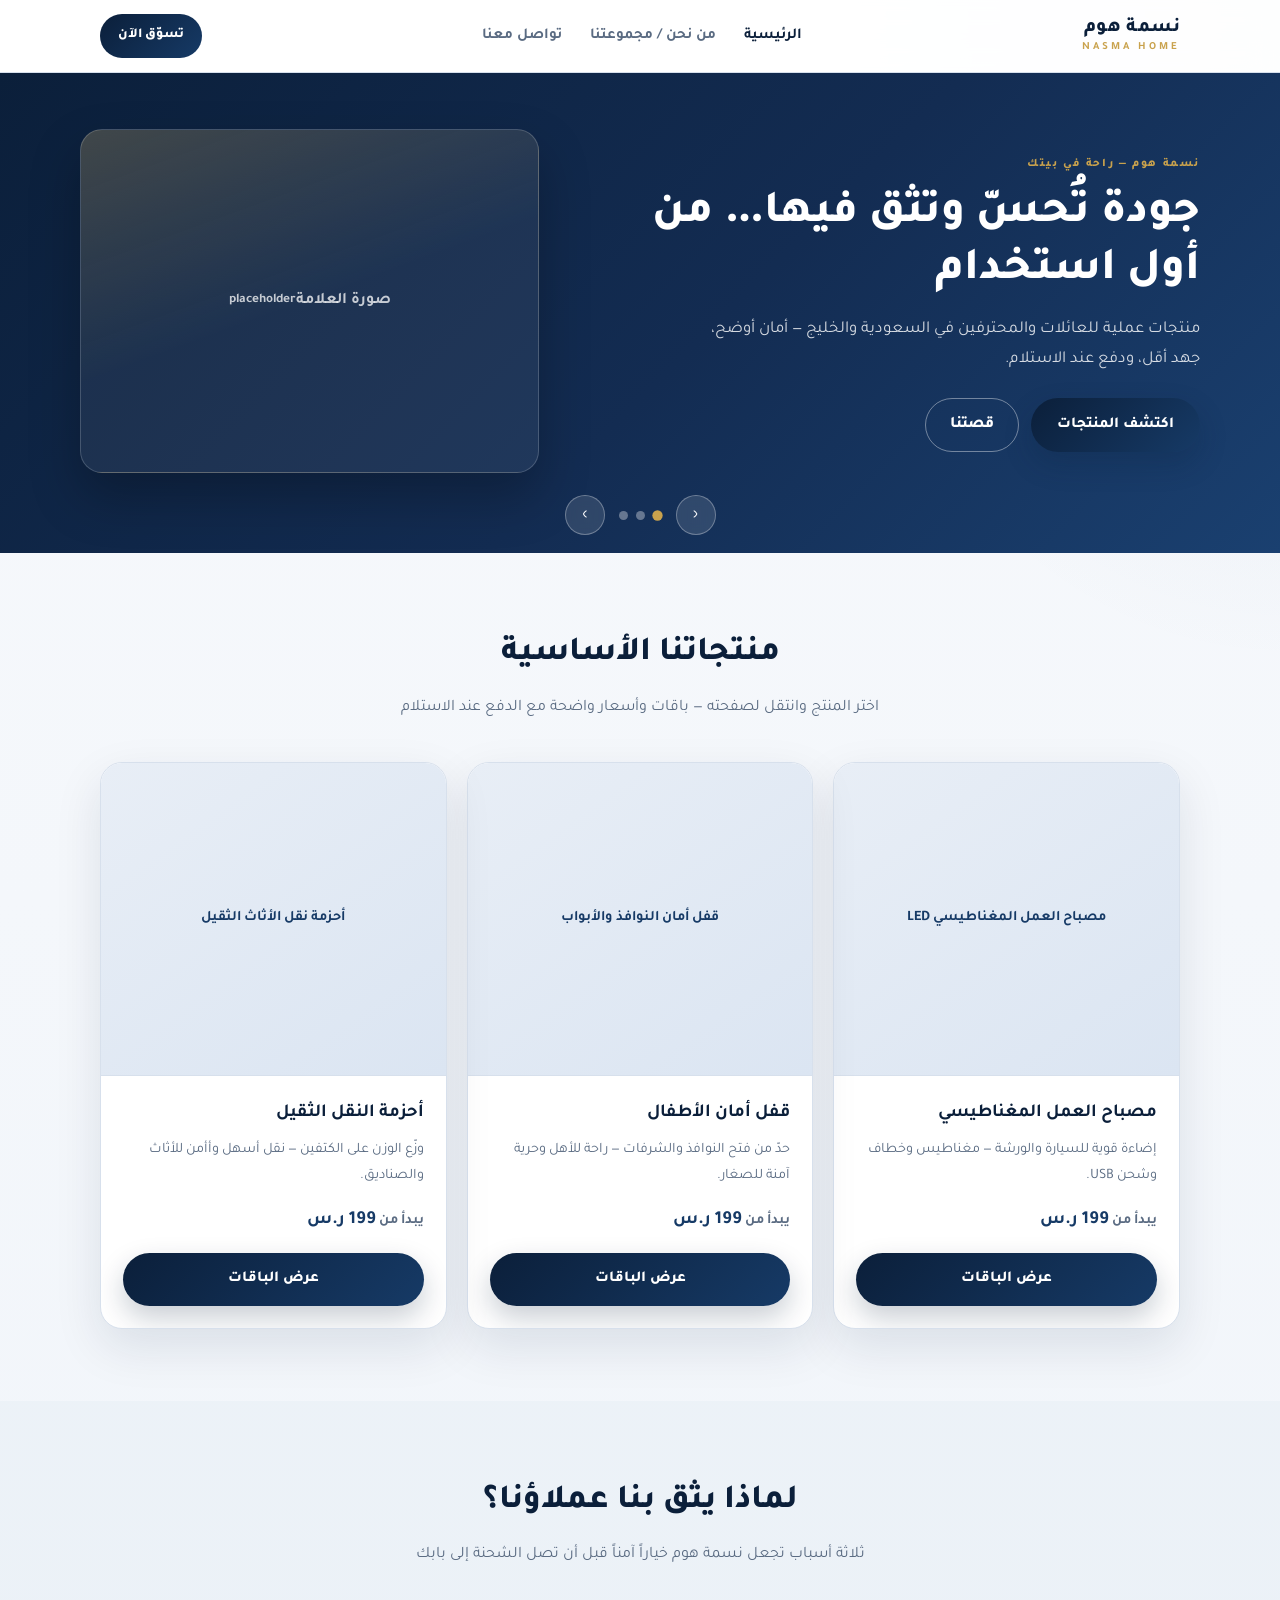
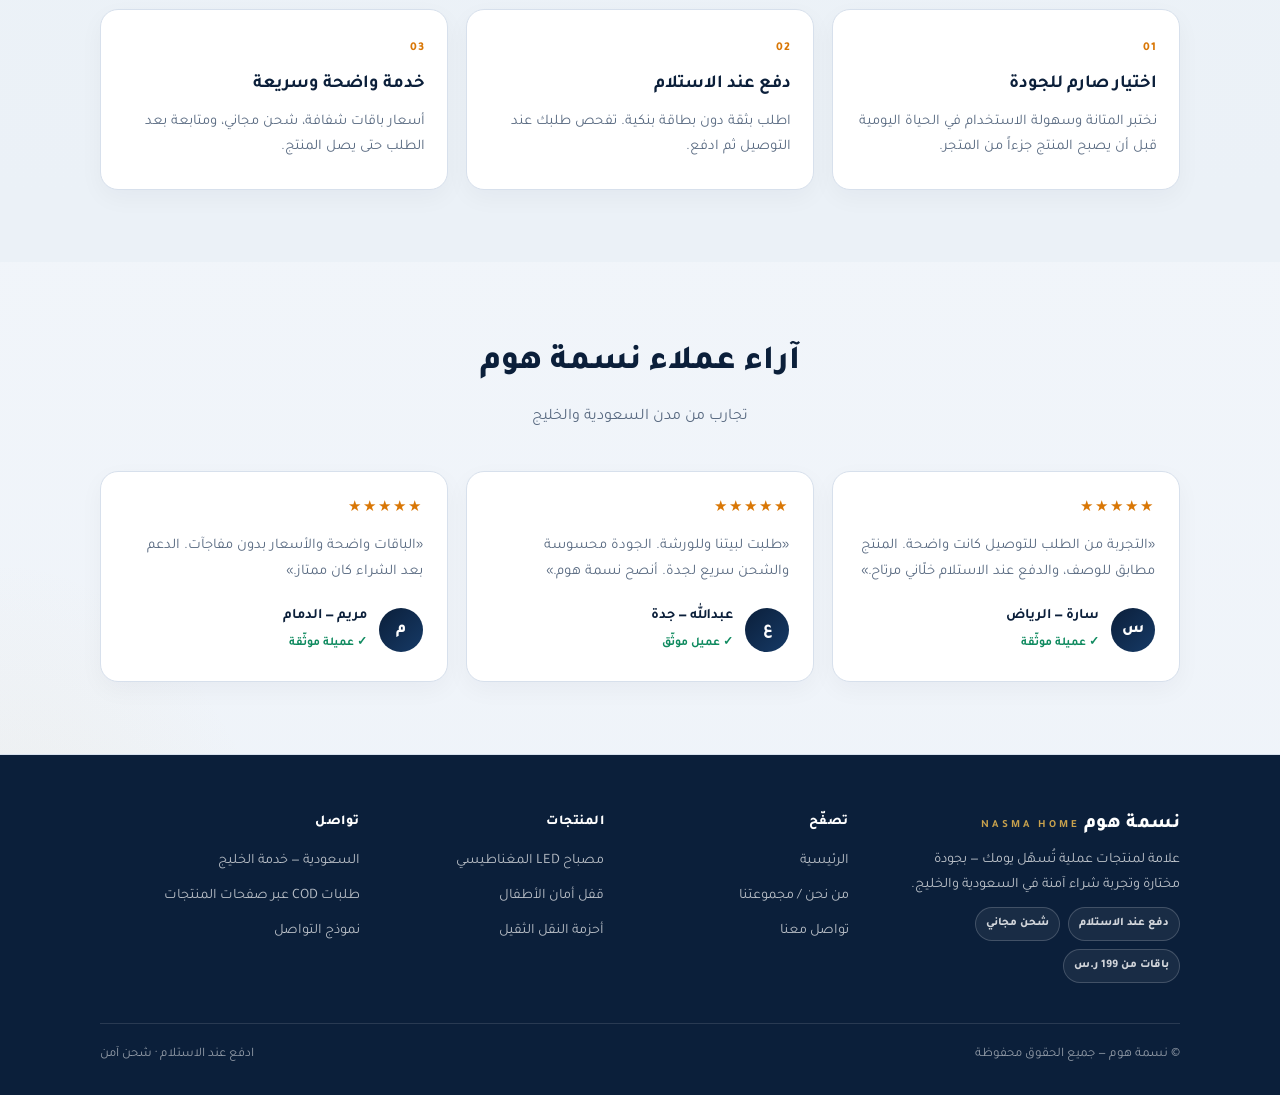
==== commit ac680cc3: "Style logo like Nama Beauty with Arabic over English Co-authored-by: Cursor <cursoragent@cursor.com>" ====
--- a/index.html
+++ b/index.html
@@ -13,7 +13,8 @@
 <body>
     <header class="site-header">
         <div class="header-inner">
-            <a href="index.html" class="logo">نسمة <span>هوم</span></a>
+            <a href="index.html" class="logo"><span class="logo-ar">نسمة هوم</span>
+                <span class="logo-en">NASMA HOME</span></a>
             <nav class="nav" aria-label="القائمة الرئيسية">
                 <a href="index.html" class="active">الرئيسية</a>
                 <a href="about.html">من نحن / مجموعتنا</a>
@@ -191,7 +192,8 @@
         <div class="wrap">
             <div class="footer-grid">
                 <div class="footer-brand">
-                    <a href="index.html" class="logo">نسمة <span>هوم</span></a>
+                    <a href="index.html" class="logo"><span class="logo-ar">نسمة هوم</span>
+                <span class="logo-en">NASMA HOME</span></a>
                     <p>علامة لمنتجات عملية تُسهّل يومك — بجودة مختارة وتجربة شراء آمنة في السعودية والخليج.</p>
                     <div class="trust-badges">
                         <span class="trust-badge">دفع عند الاستلام</span>
--- a/style.css
+++ b/style.css
@@ -61,13 +61,30 @@
 }
 
 .logo {
-    font-size: 1.25rem;
+    display: inline-flex;
+    flex-direction: column;
+    align-items: flex-start;
+    line-height: 1.15;
+    color: var(--navy);
+}
+
+.logo-ar {
+    font-size: 1.2rem;
     font-weight: 800;
     letter-spacing: 0.02em;
-    color: var(--navy);
-}
-
-.logo span { color: var(--accent); }
+}
+
+.logo-en {
+    font-size: 0.68rem;
+    font-weight: 700;
+    letter-spacing: 0.28em;
+    text-transform: uppercase;
+    color: var(--accent);
+    margin-top: 2px;
+}
+
+.site-footer .logo { color: #fff; }
+.site-footer .logo-en { color: var(--accent); }
 
 .nav {
     display: none;
@@ -777,7 +794,6 @@
 }
 
 .site-footer .logo { color: #fff; }
-.site-footer .logo span { color: var(--accent); }
 
 .footer-grid {
     display: grid;
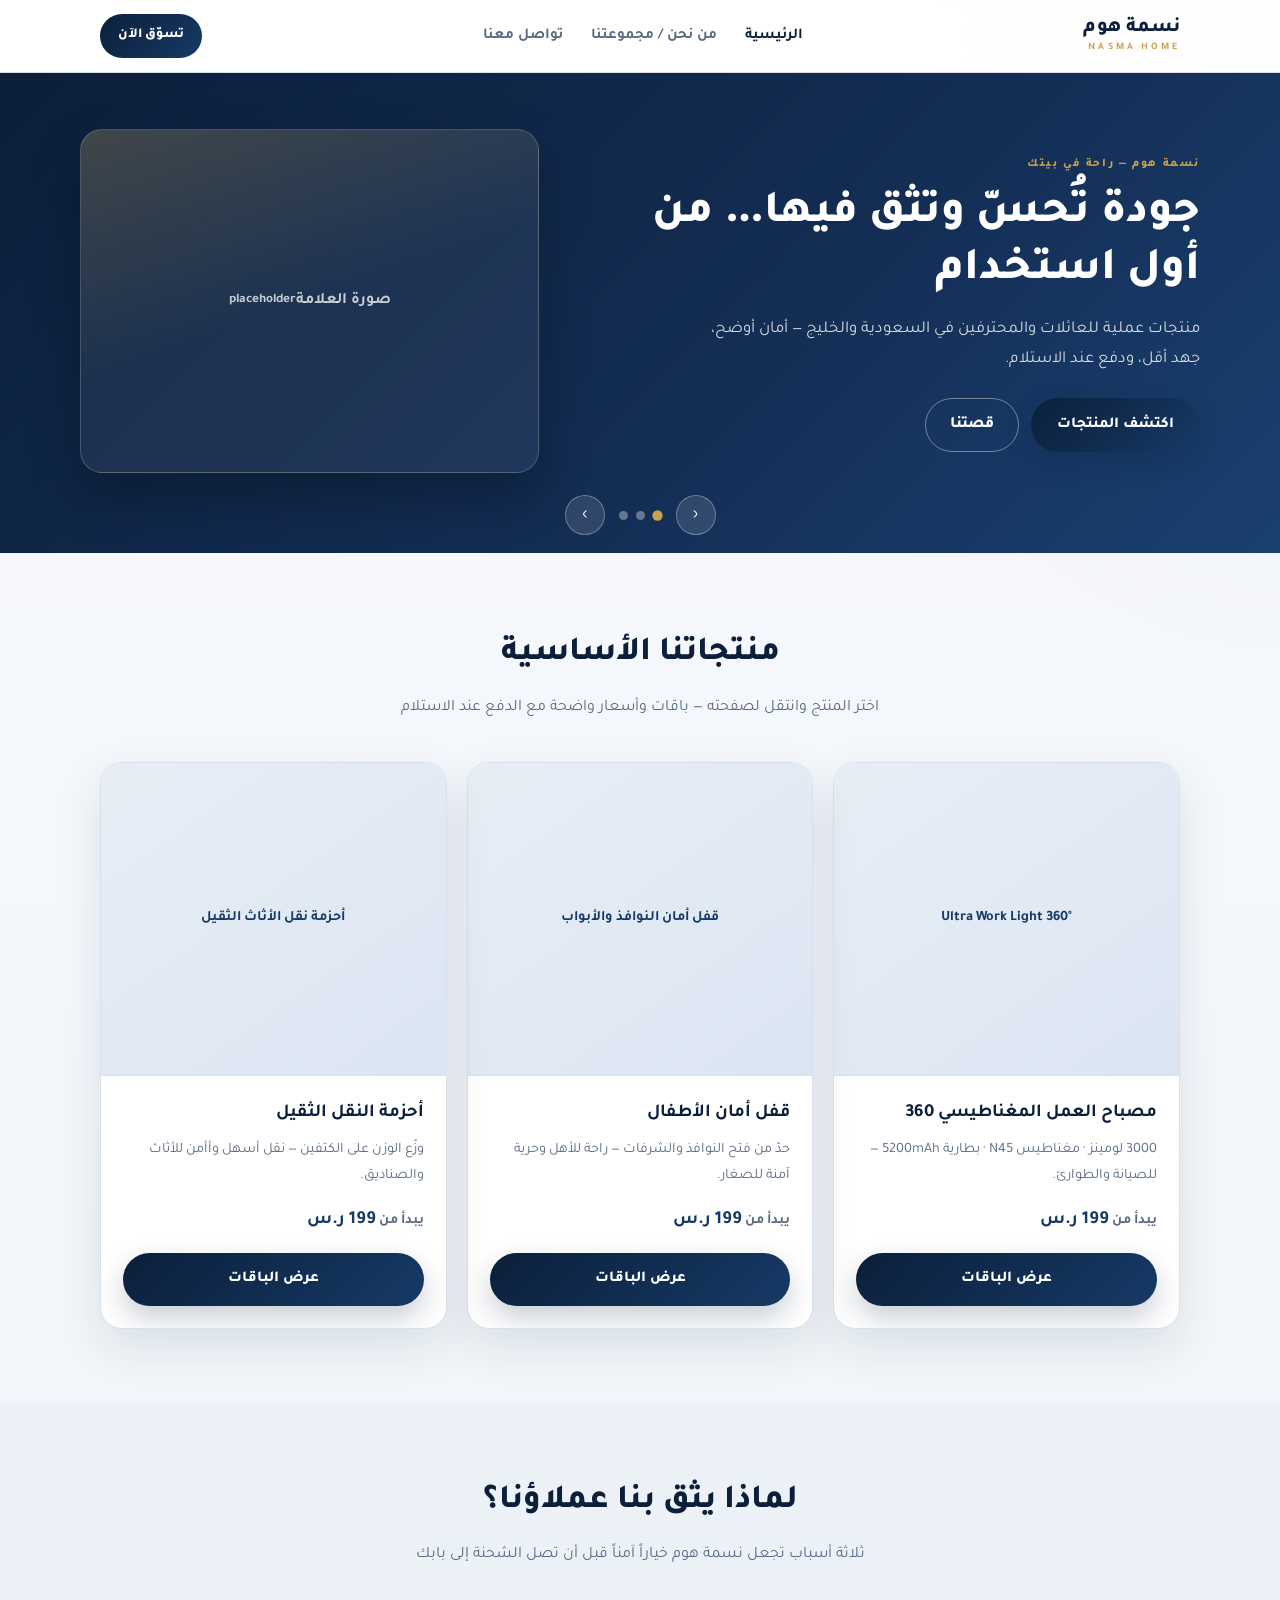
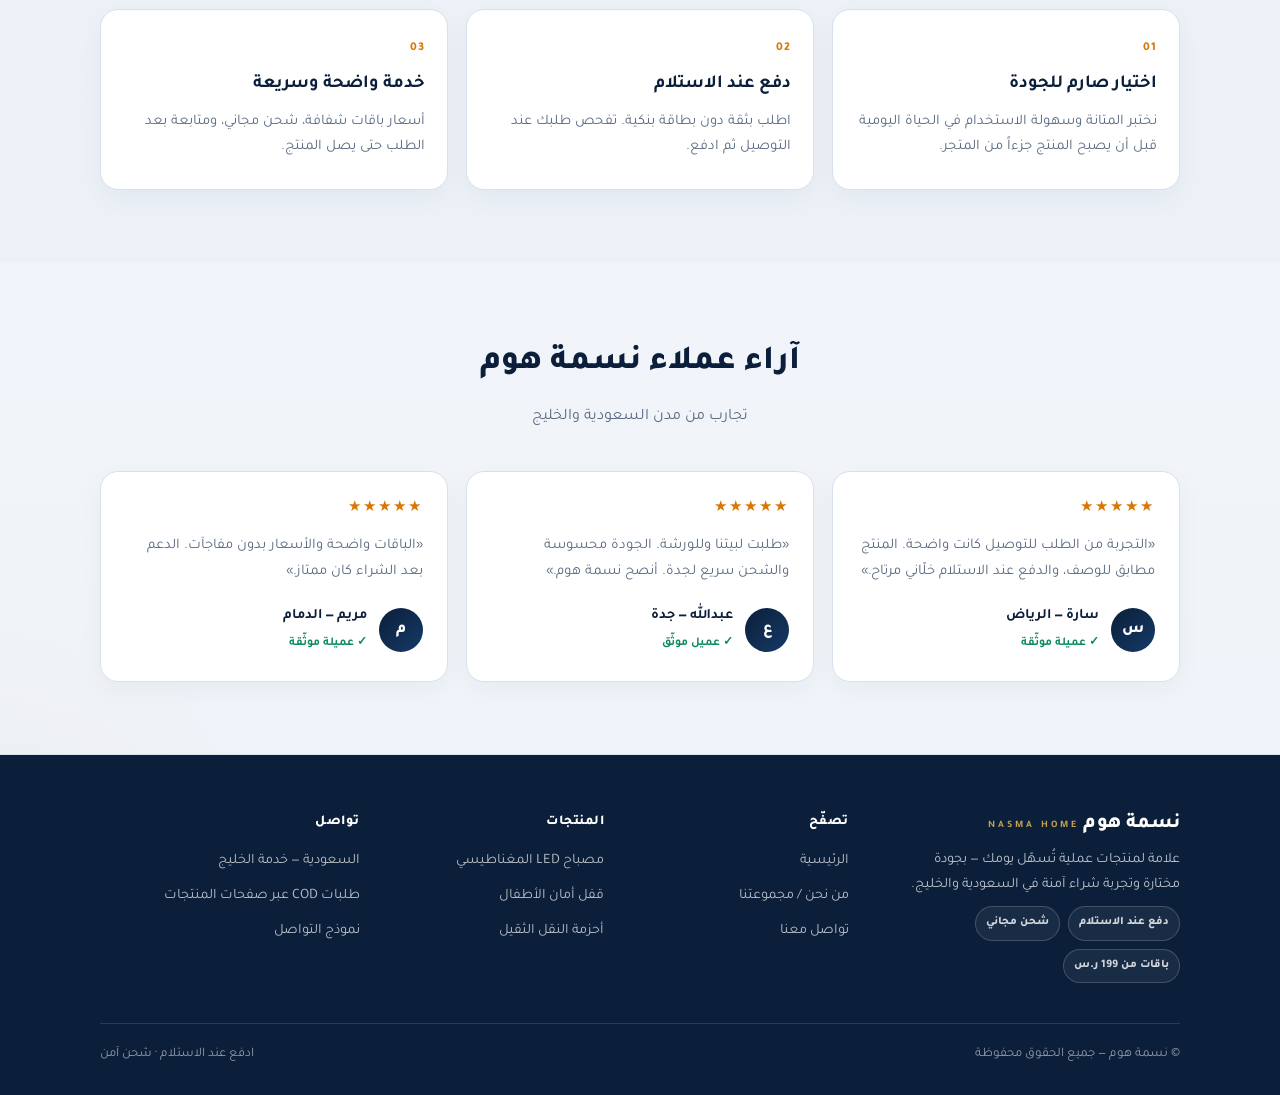
==== commit 59723855: "Add full Ultra Work Light product page with converting Arabic copy. Co-authored-by: Cursor <cursorag" ====
--- a/index.html
+++ b/index.html
@@ -13,7 +13,7 @@
 <body>
     <header class="site-header">
         <div class="header-inner">
-            <a href="index.html" class="logo"><span class="logo-ar">نسمة هوم</span>
+            <a href="index.html" class="logo"><span class="logo-ar">نسمة هوم</span>
                 <span class="logo-en">NASMA HOME</span></a>
             <nav class="nav" aria-label="القائمة الرئيسية">
                 <a href="index.html" class="active">الرئيسية</a>
@@ -87,10 +87,10 @@
                 </div>
                 <div class="products-grid">
                     <a href="product-light.html" class="product-teaser">
-                        <div class="teaser-img">مصباح العمل المغناطيسي LED</div>
+                        <div class="teaser-img">Ultra Work Light 360°</div>
                         <div class="teaser-body">
-                            <h3>مصباح العمل المغناطيسي</h3>
-                            <p>إضاءة قوية للسيارة والورشة — مغناطيس وخطاف وشحن USB.</p>
+                            <h3>مصباح العمل المغناطيسي 360</h3>
+                            <p>3000 لومينز · مغناطيس N45 · بطارية 5200mAh — للصيانة والطوارئ.</p>
                             <p class="price-from">يبدأ من <b>199 ر.س</b></p>
                             <span class="btn btn-primary">عرض الباقات</span>
                         </div>
@@ -192,7 +192,7 @@
         <div class="wrap">
             <div class="footer-grid">
                 <div class="footer-brand">
-                    <a href="index.html" class="logo"><span class="logo-ar">نسمة هوم</span>
+                    <a href="index.html" class="logo"><span class="logo-ar">نسمة هوم</span>
                 <span class="logo-en">NASMA HOME</span></a>
                     <p>علامة لمنتجات عملية تُسهّل يومك — بجودة مختارة وتجربة شراء آمنة في السعودية والخليج.</p>
                     <div class="trust-badges">
--- a/style.css
+++ b/style.css
@@ -69,21 +69,23 @@
 }
 
 .logo-ar {
-    font-size: 1.2rem;
-    font-weight: 800;
-    letter-spacing: 0.02em;
+    font-size: 1.25rem;
+    font-weight: 800;
+    letter-spacing: 0.01em;
+    color: var(--navy);
 }
 
 .logo-en {
-    font-size: 0.68rem;
+    font-size: 0.62rem;
     font-weight: 700;
-    letter-spacing: 0.28em;
+    letter-spacing: 0.32em;
     text-transform: uppercase;
     color: var(--accent);
-    margin-top: 2px;
+    margin-top: 3px;
 }
 
 .site-footer .logo { color: #fff; }
+.site-footer .logo-ar { color: #fff; }
 .site-footer .logo-en { color: var(--accent); }
 
 .nav {
@@ -670,6 +672,126 @@
     font-weight: 800;
 }
 
+/* Product content sections */
+.product-content {
+    padding-bottom: 100px;
+}
+
+.product-section {
+    margin-bottom: 40px;
+}
+
+.product-section .section-title {
+    font-size: 1.35rem;
+    font-weight: 800;
+    color: var(--navy);
+    margin-bottom: 16px;
+    padding-bottom: 10px;
+    border-bottom: 2px solid var(--accent-soft);
+}
+
+.product-story p {
+    color: var(--muted);
+    margin-bottom: 14px;
+    font-size: 1rem;
+    line-height: 1.85;
+}
+
+.product-story p strong {
+    color: var(--navy);
+}
+
+.feature-grid {
+    list-style: none;
+    display: grid;
+    gap: 16px;
+    grid-template-columns: 1fr;
+}
+
+@media (min-width: 640px) {
+    .feature-grid { grid-template-columns: 1fr 1fr; }
+}
+
+.feature-card {
+    background: var(--surface);
+    border: 1px solid var(--line);
+    border-radius: 16px;
+    padding: 20px;
+    box-shadow: 0 8px 24px rgba(11, 31, 58, 0.06);
+}
+
+.feature-icon {
+    font-size: 1.6rem;
+    display: block;
+    margin-bottom: 8px;
+}
+
+.feature-card h3 {
+    font-size: 1rem;
+    font-weight: 800;
+    color: var(--navy);
+    margin-bottom: 6px;
+}
+
+.feature-card p {
+    font-size: 0.92rem;
+    color: var(--muted);
+    line-height: 1.7;
+}
+
+.specs-table {
+    width: 100%;
+    border-collapse: collapse;
+    background: var(--surface);
+    border: 1px solid var(--line);
+    border-radius: 16px;
+    overflow: hidden;
+    box-shadow: 0 8px 24px rgba(11, 31, 58, 0.06);
+}
+
+.specs-table th,
+.specs-table td {
+    padding: 14px 18px;
+    text-align: right;
+    border-bottom: 1px solid var(--line);
+    font-size: 0.95rem;
+}
+
+.specs-table tr:last-child th,
+.specs-table tr:last-child td {
+    border-bottom: 0;
+}
+
+.specs-table th {
+    width: 38%;
+    font-weight: 800;
+    color: var(--navy);
+    background: var(--navy-soft);
+}
+
+.specs-table td {
+    color: var(--muted);
+}
+
+.product-cta-banner {
+    text-align: center;
+    background: linear-gradient(135deg, var(--navy) 0%, var(--navy-mid) 100%);
+    color: #fff;
+    border-radius: 20px;
+    padding: 28px 24px;
+    box-shadow: var(--shadow);
+}
+
+.product-cta-banner p {
+    margin-bottom: 16px;
+    font-size: 1.05rem;
+}
+
+.product-cta-banner .btn-primary {
+    background: var(--accent);
+    color: var(--navy);
+}
+
 .order-panel {
     background: var(--surface);
     border: 1px solid var(--line);
@@ -767,6 +889,20 @@
 
 .field input::placeholder { color: #9aabc0; }
 
+.field input.phone-input,
+.phone-input,
+#order-phone {
+    direction: rtl !important;
+    text-align: right !important;
+}
+
+.field input.phone-input::placeholder,
+.phone-input::placeholder,
+#order-phone::placeholder {
+    direction: rtl !important;
+    text-align: right !important;
+}
+
 .form-msg {
     margin-top: 12px;
     font-size: 0.9rem;
@@ -792,8 +928,6 @@
     padding: 56px 0 28px;
     margin-top: auto;
 }
-
-.site-footer .logo { color: #fff; }
 
 .footer-grid {
     display: grid;
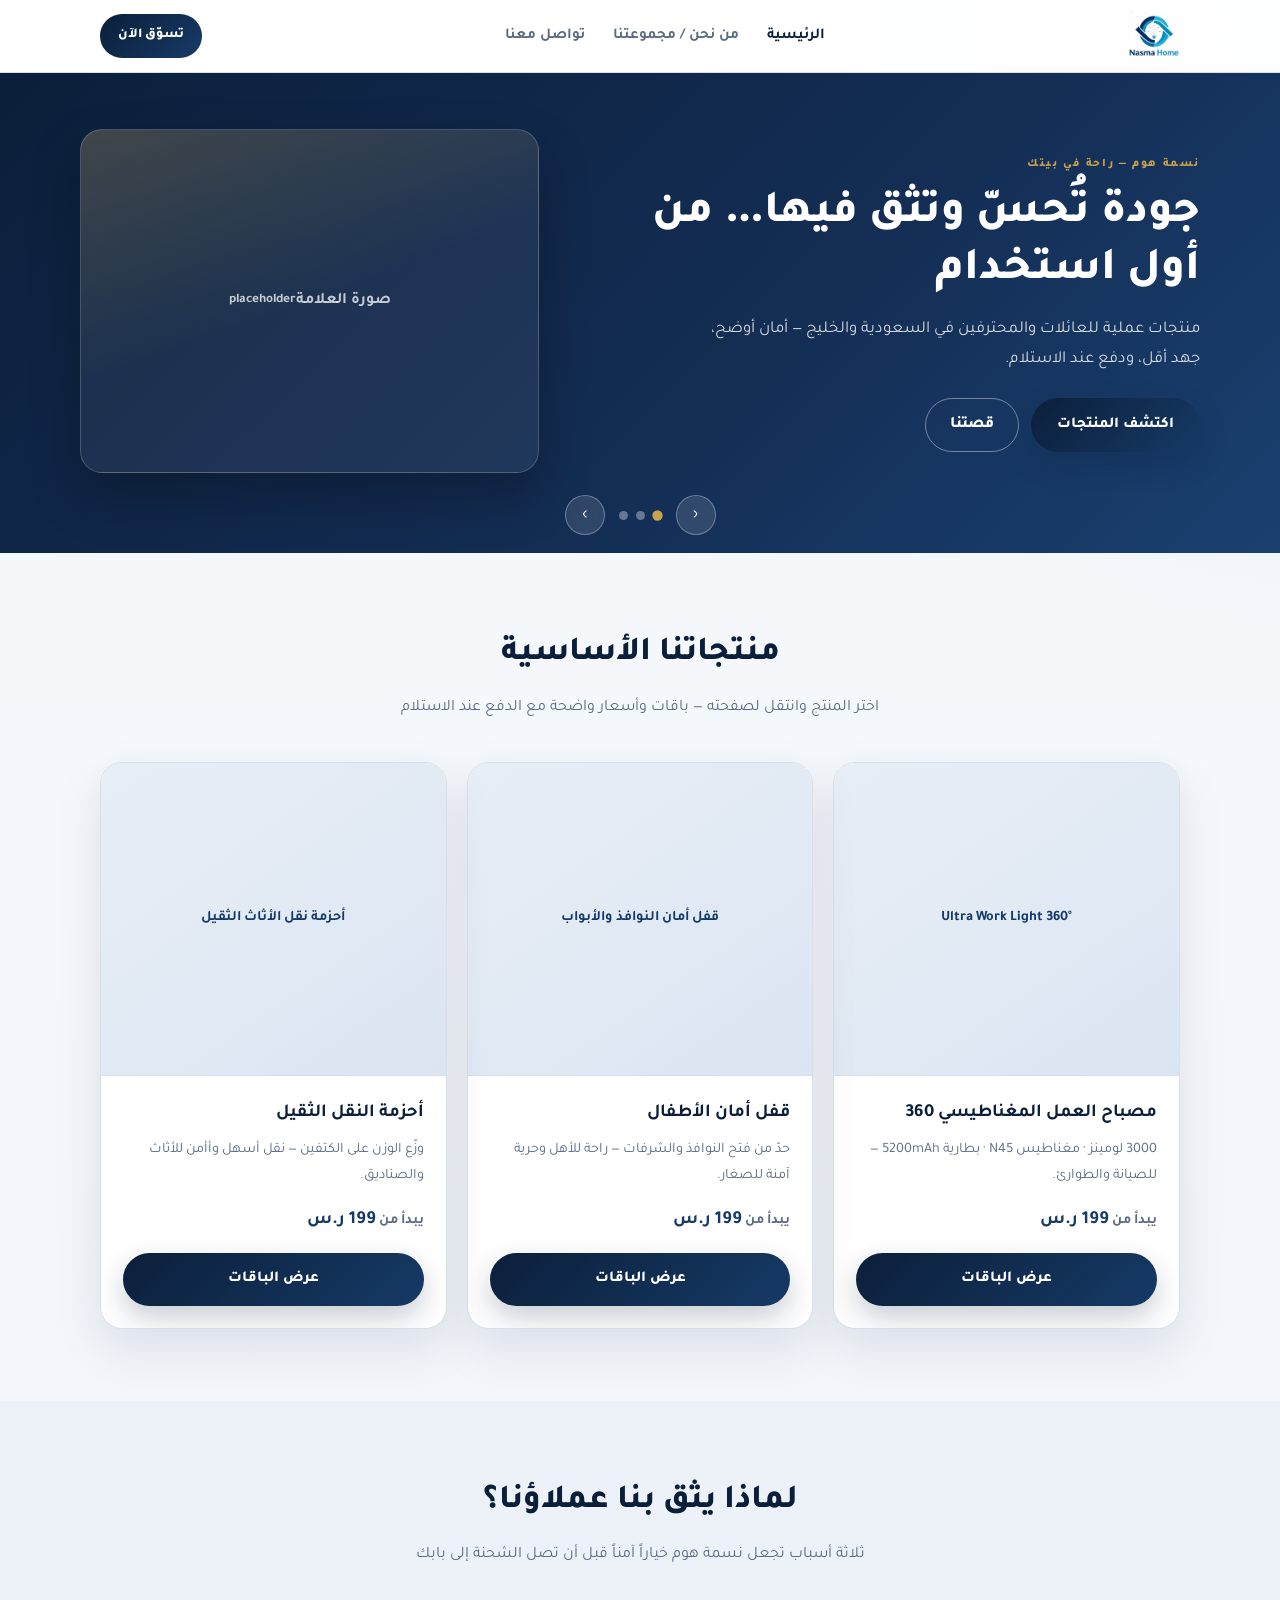
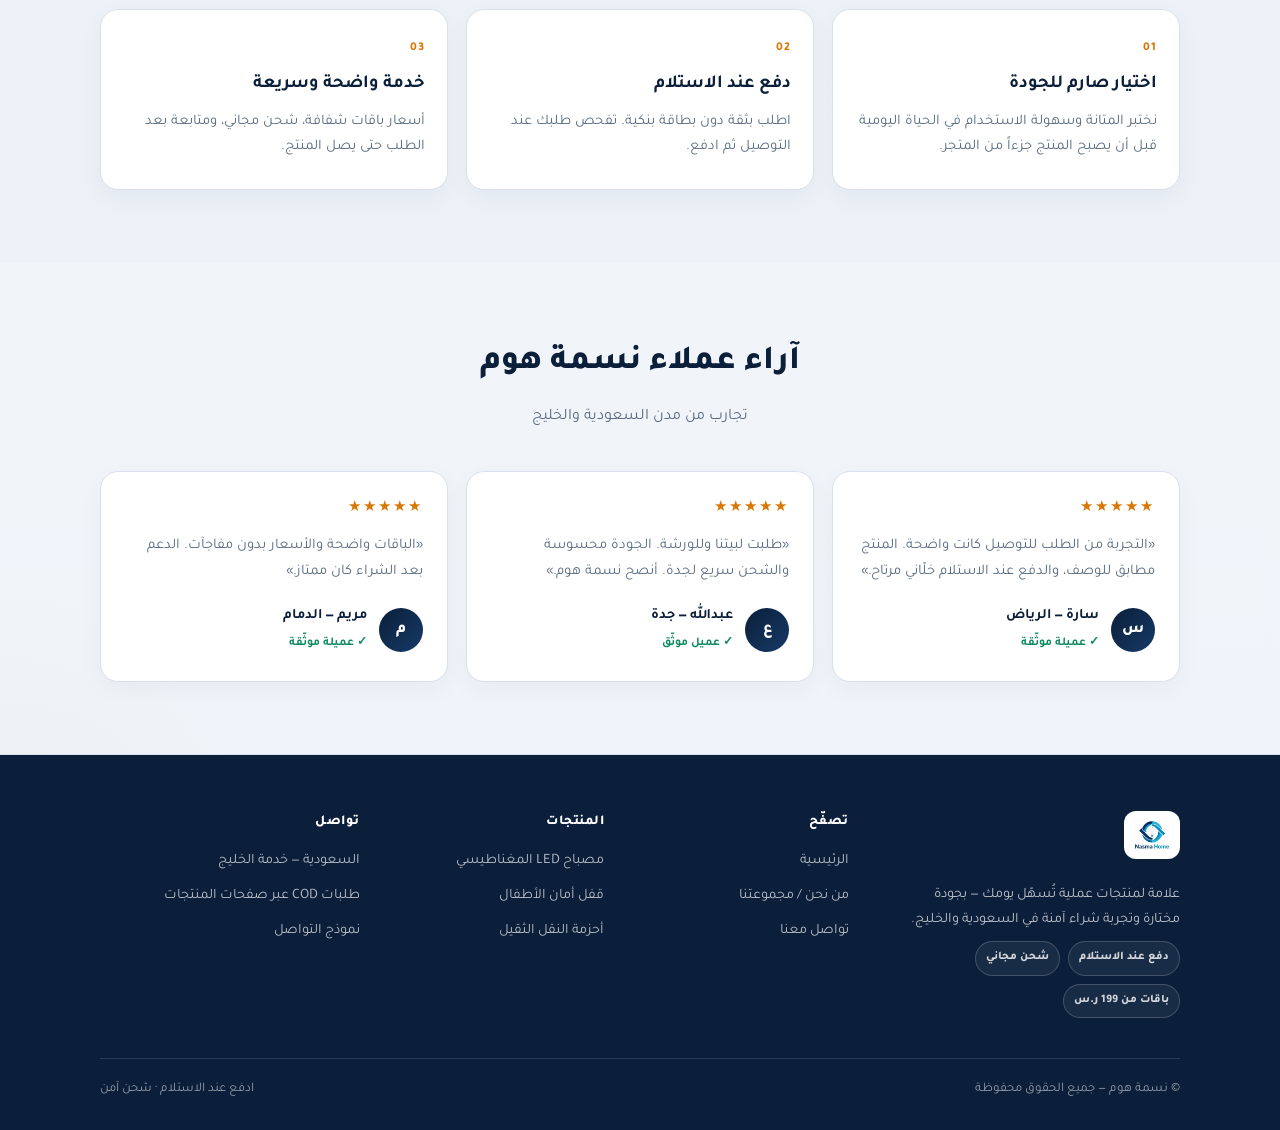
==== commit dd134521: "Add Nasma Home logo to site header, footer, and favicon. Co-authored-by: Cursor <cursoragent@cursor." ====
--- a/index.html
+++ b/index.html
@@ -8,13 +8,15 @@
     <link rel="preconnect" href="https://fonts.googleapis.com">
     <link rel="preconnect" href="https://fonts.gstatic.com" crossorigin>
     <link href="https://fonts.googleapis.com/css2?family=Tajawal:wght@400;500;700;800&display=swap" rel="stylesheet">
+    <link rel="icon" href="images/nasma-home-logo.png" type="image/png">
     <link rel="stylesheet" href="style.css">
 </head>
 <body>
     <header class="site-header">
         <div class="header-inner">
-            <a href="index.html" class="logo"><span class="logo-ar">نسمة هوم</span>
-                <span class="logo-en">NASMA HOME</span></a>
+            <a href="index.html" class="logo" aria-label="نسمة هوم — Nasma Home">
+                <img src="images/nasma-home-logo.png" alt="" class="logo-img" width="130" height="52">
+            </a>
             <nav class="nav" aria-label="القائمة الرئيسية">
                 <a href="index.html" class="active">الرئيسية</a>
                 <a href="about.html">من نحن / مجموعتنا</a>
@@ -192,8 +194,9 @@
         <div class="wrap">
             <div class="footer-grid">
                 <div class="footer-brand">
-                    <a href="index.html" class="logo"><span class="logo-ar">نسمة هوم</span>
-                <span class="logo-en">NASMA HOME</span></a>
+                    <a href="index.html" class="logo logo-footer" aria-label="نسمة هوم — Nasma Home">
+                        <img src="images/nasma-home-logo.png" alt="" class="logo-img" width="120" height="48">
+                    </a>
                     <p>علامة لمنتجات عملية تُسهّل يومك — بجودة مختارة وتجربة شراء آمنة في السعودية والخليج.</p>
                     <div class="trust-badges">
                         <span class="trust-badge">دفع عند الاستلام</span>
--- a/style.css
+++ b/style.css
@@ -62,10 +62,24 @@
 
 .logo {
     display: inline-flex;
-    flex-direction: column;
-    align-items: flex-start;
-    line-height: 1.15;
-    color: var(--navy);
+    align-items: center;
+    flex-shrink: 0;
+}
+
+.logo-img {
+    height: 52px;
+    width: auto;
+    max-width: 150px;
+    object-fit: contain;
+    display: block;
+}
+
+.logo-footer .logo-img {
+    height: 48px;
+    max-width: 130px;
+    background: #fff;
+    border-radius: 12px;
+    padding: 6px 10px;
 }
 
 .logo-ar {
@@ -627,15 +641,173 @@
     aspect-ratio: 1;
     border-radius: 24px;
     border: 1px solid var(--line);
-    background: linear-gradient(160deg, var(--navy-soft), #e4ebf5);
-    display: flex;
-    align-items: center;
-    justify-content: center;
+    background: #0b0f14;
+    overflow: hidden;
+    box-shadow: var(--shadow);
+    margin: 0;
+}
+
+.gallery-main img {
+    width: 100%;
+    height: 100%;
+    object-fit: contain;
+    display: block;
+}
+
+.gallery-thumbs {
+    display: grid;
+    grid-template-columns: repeat(3, 1fr);
+    gap: 8px;
+    margin-top: 12px;
+}
+
+@media (min-width: 640px) {
+    .gallery-thumbs { grid-template-columns: repeat(6, 1fr); }
+}
+
+.gallery-thumb {
+    border: 2px solid var(--line);
+    border-radius: 10px;
+    overflow: hidden;
+    padding: 0;
+    background: #111;
+    cursor: pointer;
+    aspect-ratio: 1;
+    transition: border-color 0.15s;
+}
+
+.gallery-thumb.is-active,
+.gallery-thumb:hover {
+    border-color: var(--navy-mid);
+}
+
+.gallery-thumb img {
+    width: 100%;
+    height: 100%;
+    object-fit: cover;
+    display: block;
+}
+
+.story-block {
+    display: grid;
+    gap: 24px;
+    align-items: center;
+    margin-bottom: 48px;
+}
+
+@media (min-width: 768px) {
+    .story-block {
+        grid-template-columns: 1fr 1fr;
+        gap: 36px;
+    }
+
+    .story-block-reverse .story-block-text { order: 2; }
+    .story-block-reverse .story-block-img { order: 1; }
+}
+
+.story-block-text p {
+    color: var(--muted);
+    margin-bottom: 12px;
+    line-height: 1.85;
+    font-size: 0.98rem;
+}
+
+.story-block-text p strong {
+    color: var(--navy);
+}
+
+.story-block-text h3 {
+    font-size: 1.2rem;
+    font-weight: 800;
+    color: var(--navy);
+    margin-bottom: 10px;
+}
+
+.feature-tag {
+    display: inline-block;
+    font-size: 0.75rem;
+    font-weight: 800;
+    color: var(--accent-hot);
+    background: var(--accent-soft);
+    padding: 4px 10px;
+    border-radius: 999px;
+    margin-bottom: 8px;
+}
+
+.story-block-img {
+    margin: 0;
+    border-radius: 16px;
+    overflow: hidden;
+    border: 1px solid var(--line);
+    box-shadow: 0 8px 28px rgba(11, 31, 58, 0.1);
+    background: #0b0f14;
+}
+
+.story-block-img img {
+    width: 100%;
+    display: block;
+    aspect-ratio: 16/10;
+    object-fit: cover;
+}
+
+.product-banner {
+    margin: 0 0 48px;
+    border-radius: 20px;
+    overflow: hidden;
+    border: 1px solid var(--line);
+    box-shadow: var(--shadow);
+    background: #0b0f14;
+}
+
+.product-banner img {
+    width: 100%;
+    display: block;
+    aspect-ratio: 21/9;
+    object-fit: cover;
+}
+
+.product-banner figcaption {
     text-align: center;
-    padding: 24px;
-    color: var(--navy-mid);
+    padding: 14px 16px;
+    font-weight: 800;
+    color: var(--navy);
+    background: var(--surface);
+    font-size: 0.95rem;
+}
+
+.showcase-grid {
+    display: grid;
+    gap: 16px;
+    grid-template-columns: 1fr;
+}
+
+@media (min-width: 640px) {
+    .showcase-grid { grid-template-columns: 1fr 1fr; }
+}
+
+.showcase-card {
+    margin: 0;
+    background: var(--surface);
+    border: 1px solid var(--line);
+    border-radius: 16px;
+    overflow: hidden;
+    box-shadow: 0 8px 24px rgba(11, 31, 58, 0.06);
+}
+
+.showcase-card img {
+    width: 100%;
+    display: block;
+    aspect-ratio: 16/10;
+    object-fit: cover;
+    background: #111;
+}
+
+.showcase-card figcaption {
+    padding: 12px 14px;
+    font-size: 0.9rem;
     font-weight: 700;
-    box-shadow: var(--shadow);
+    color: var(--navy);
+    text-align: center;
 }
 
 .product-detail h1 {
